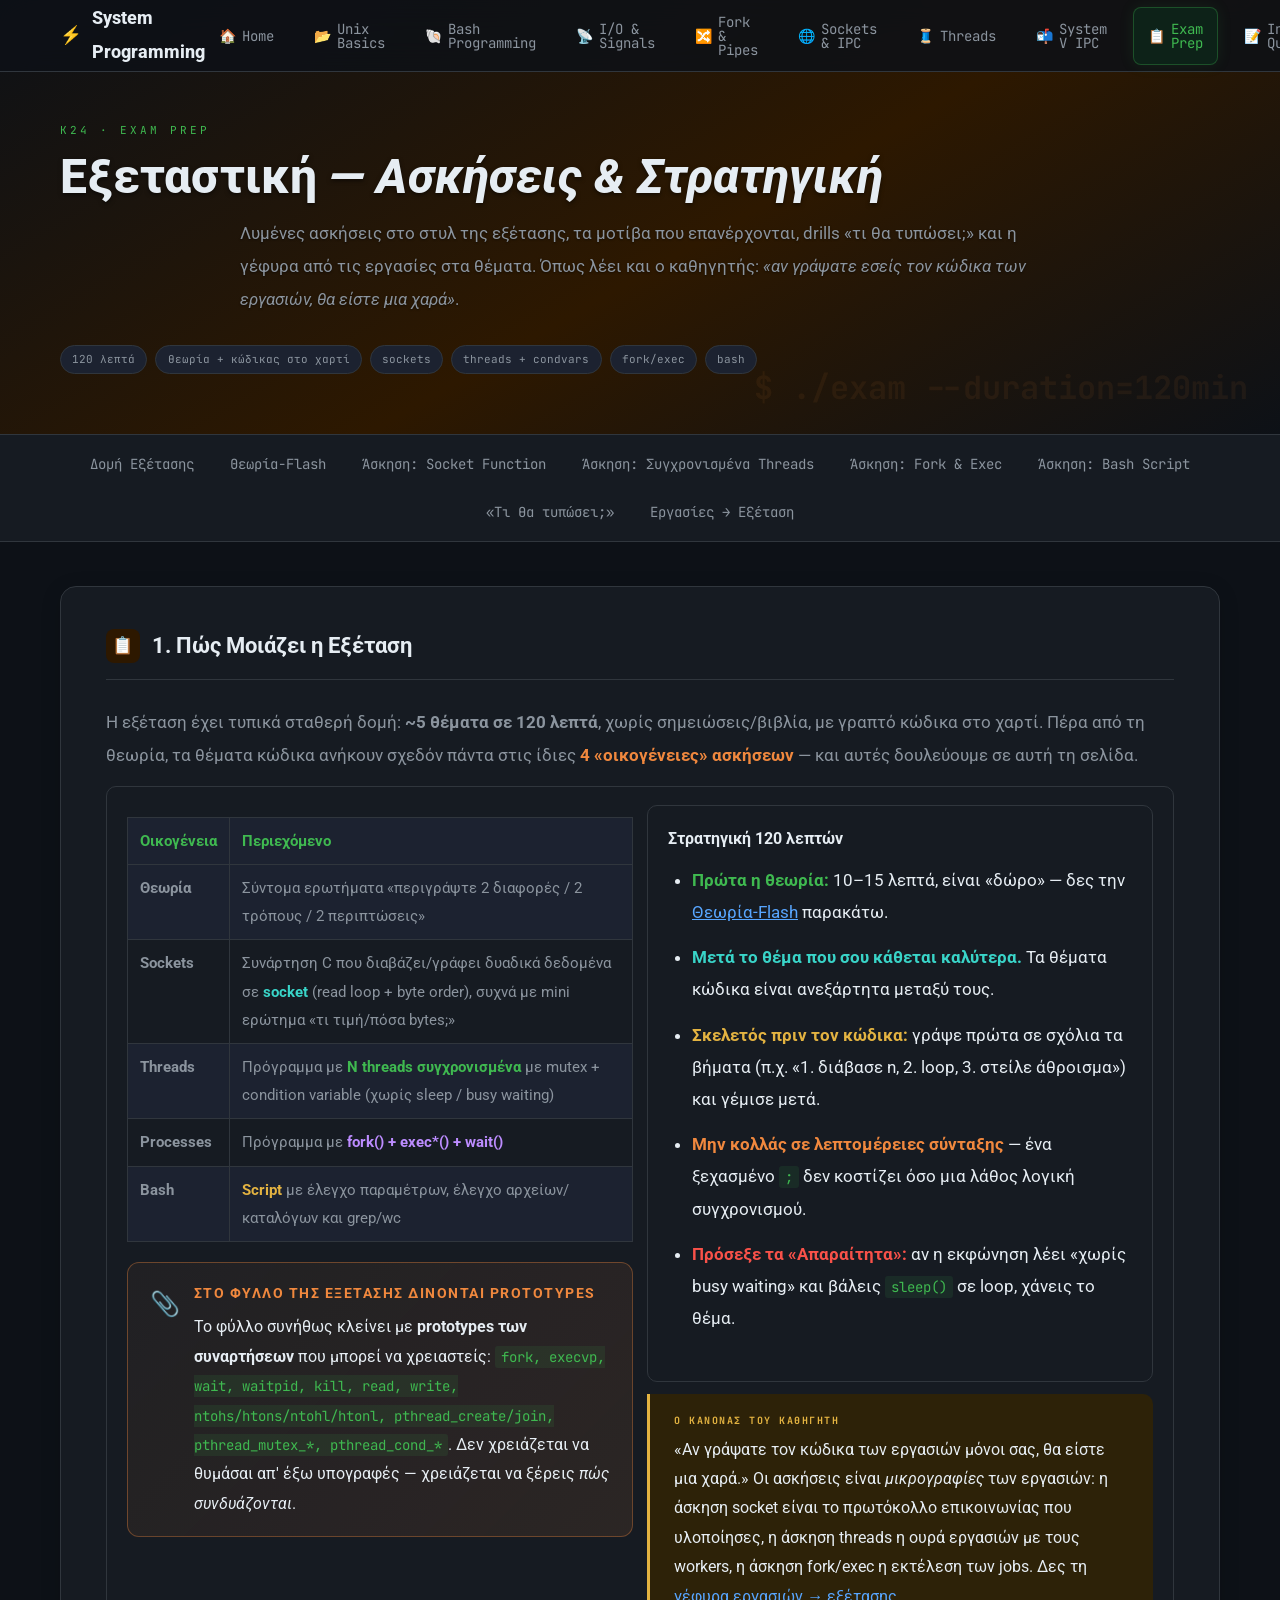
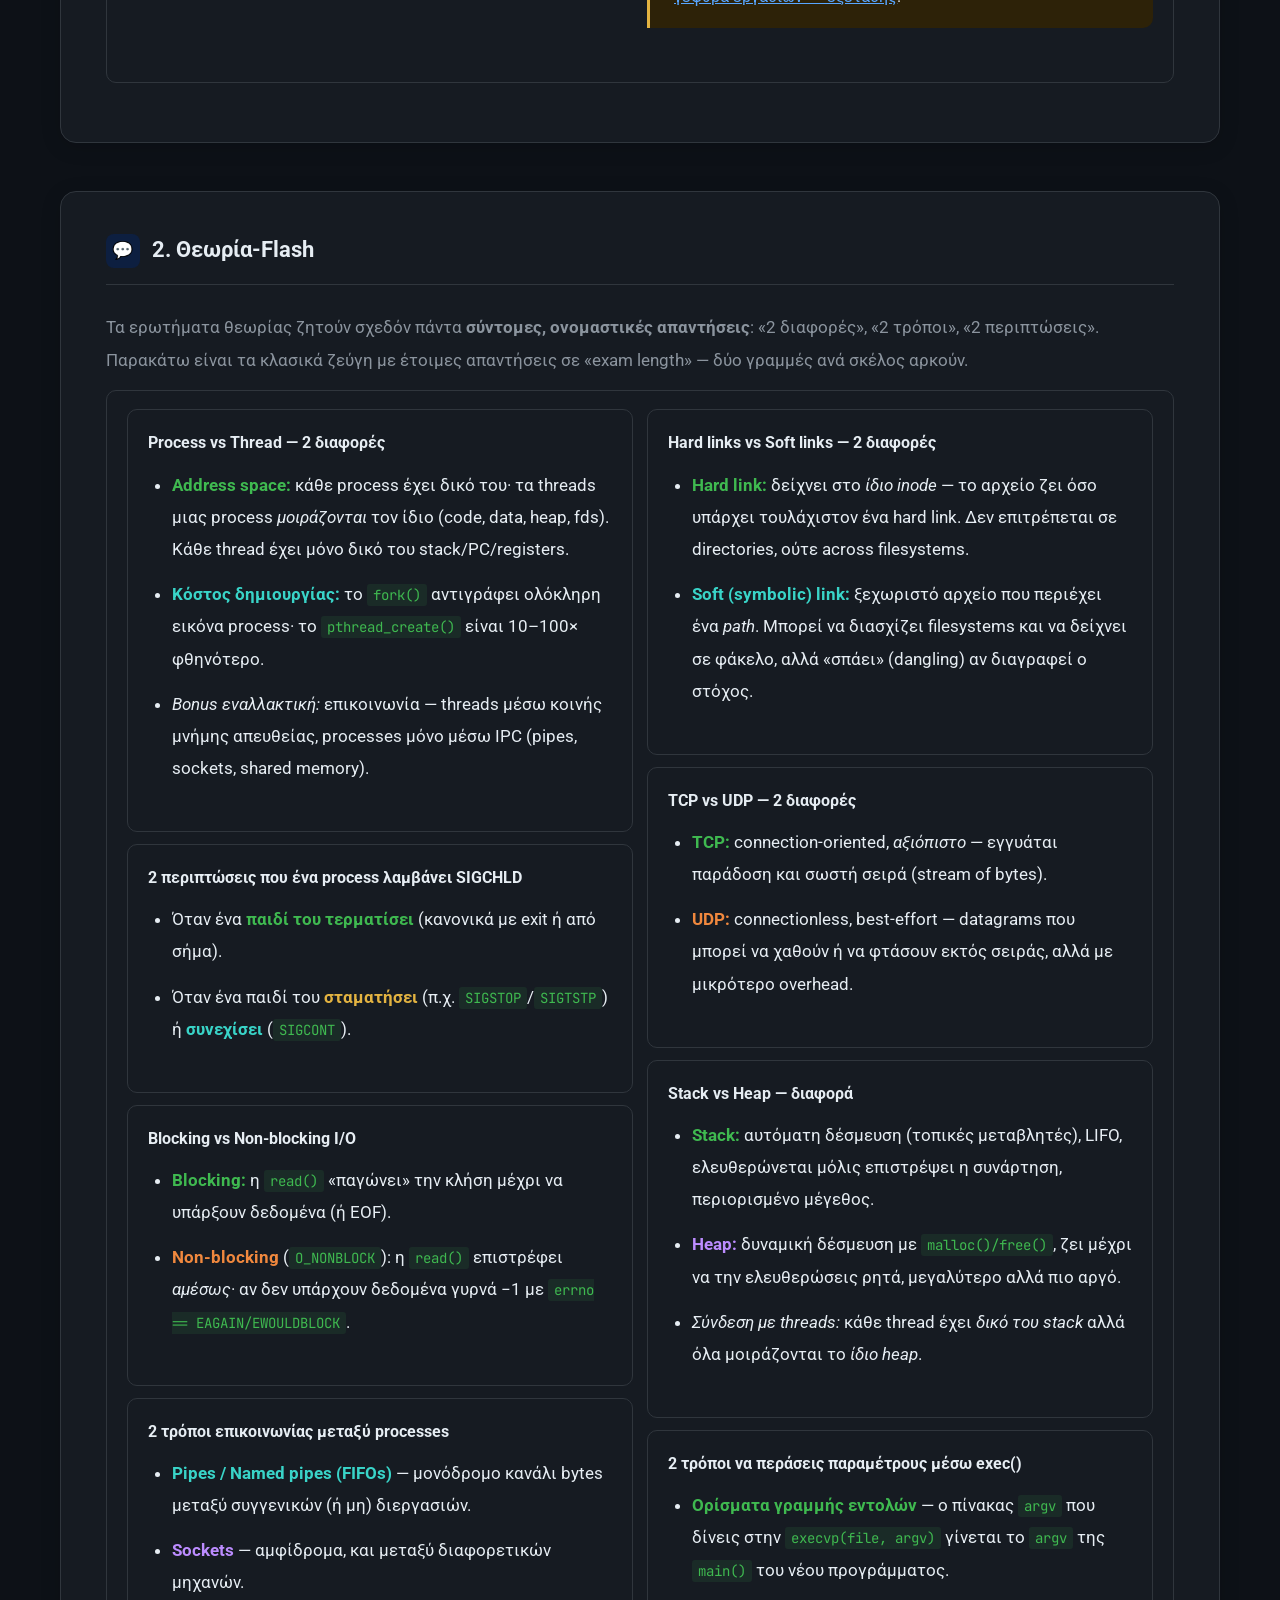
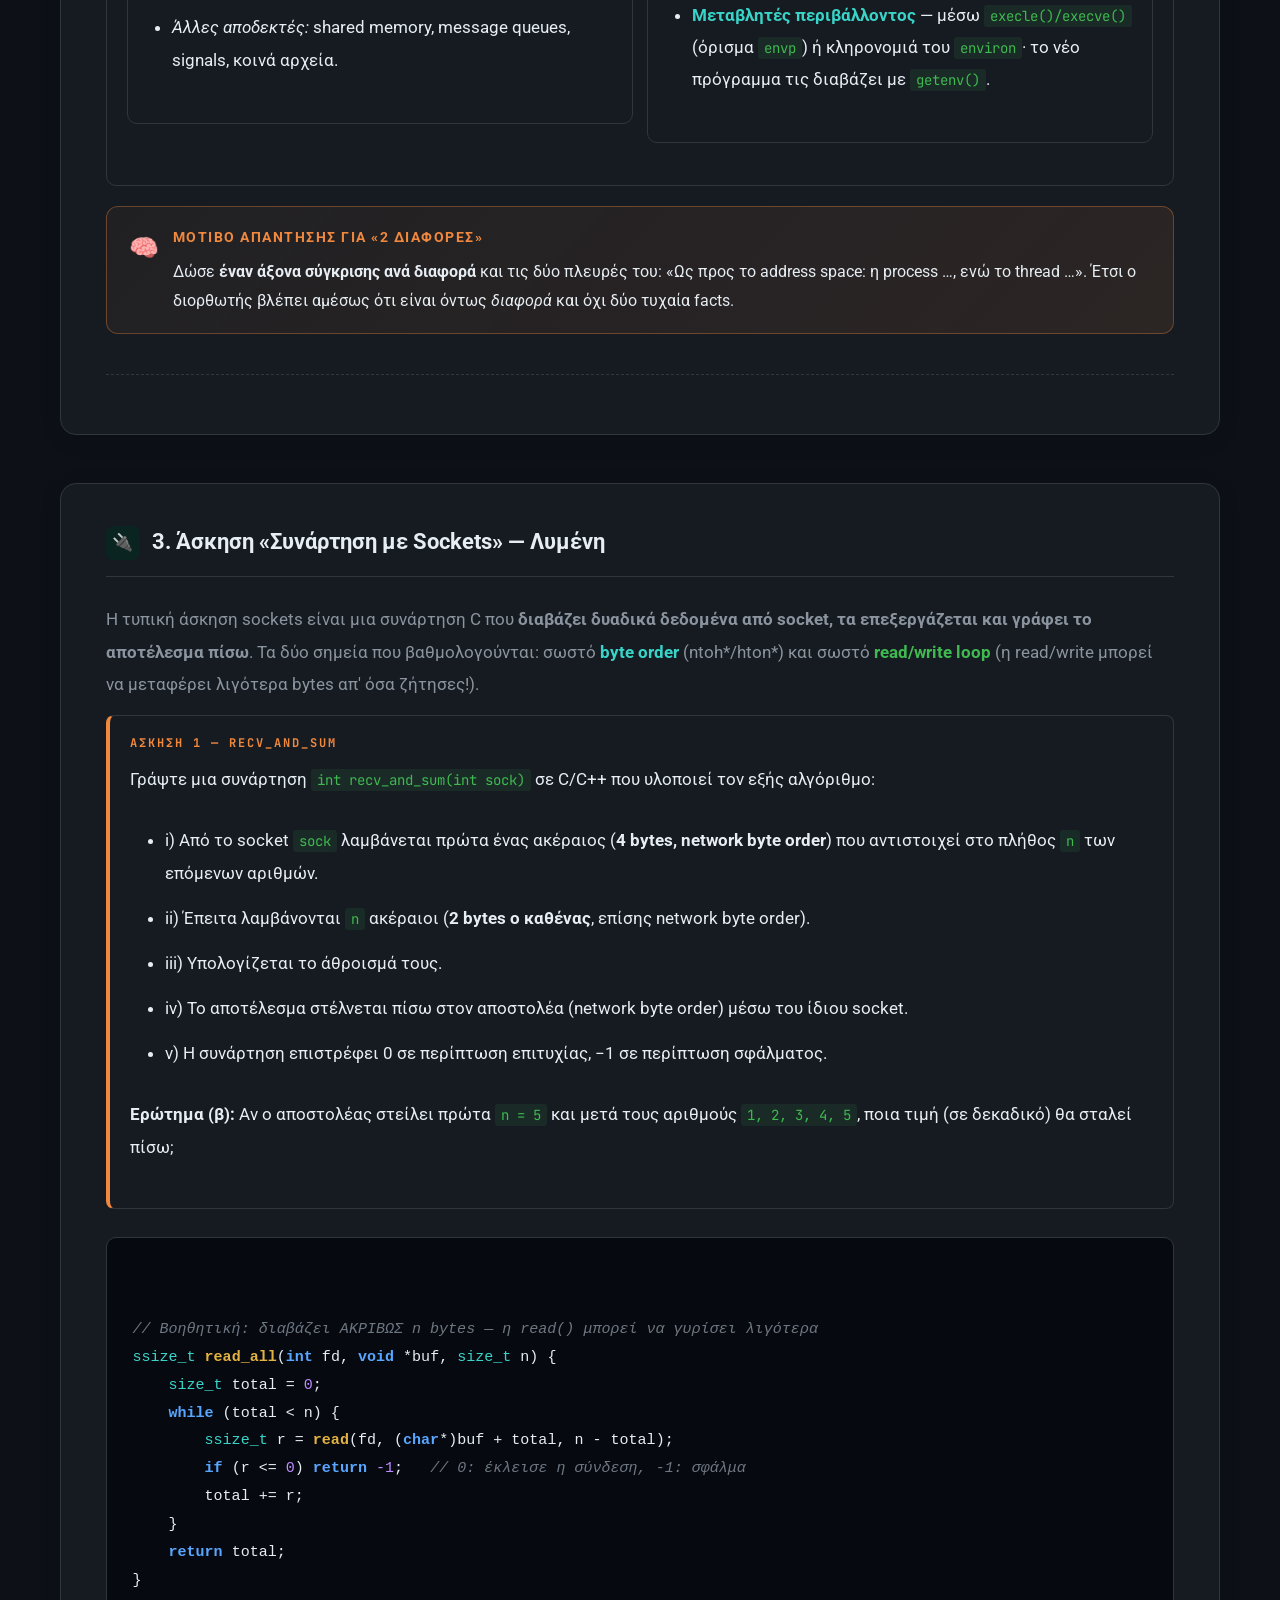
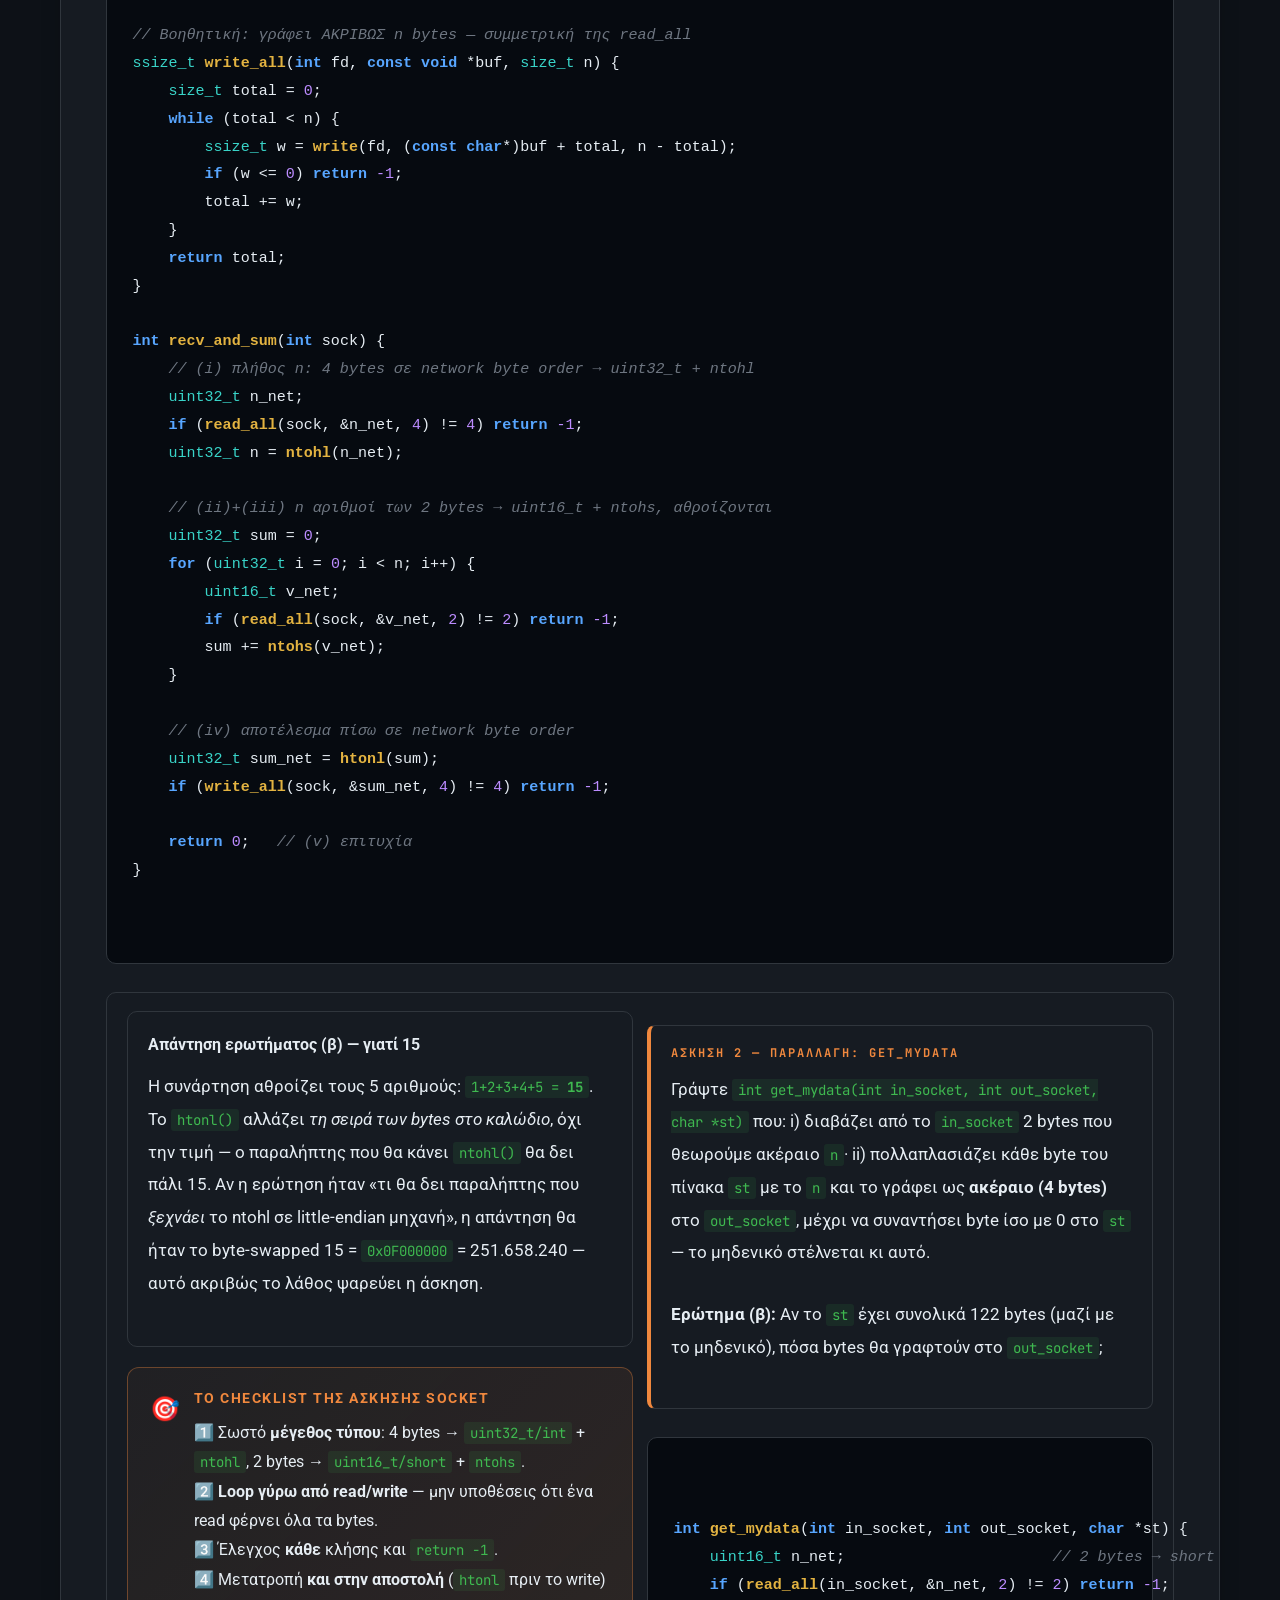
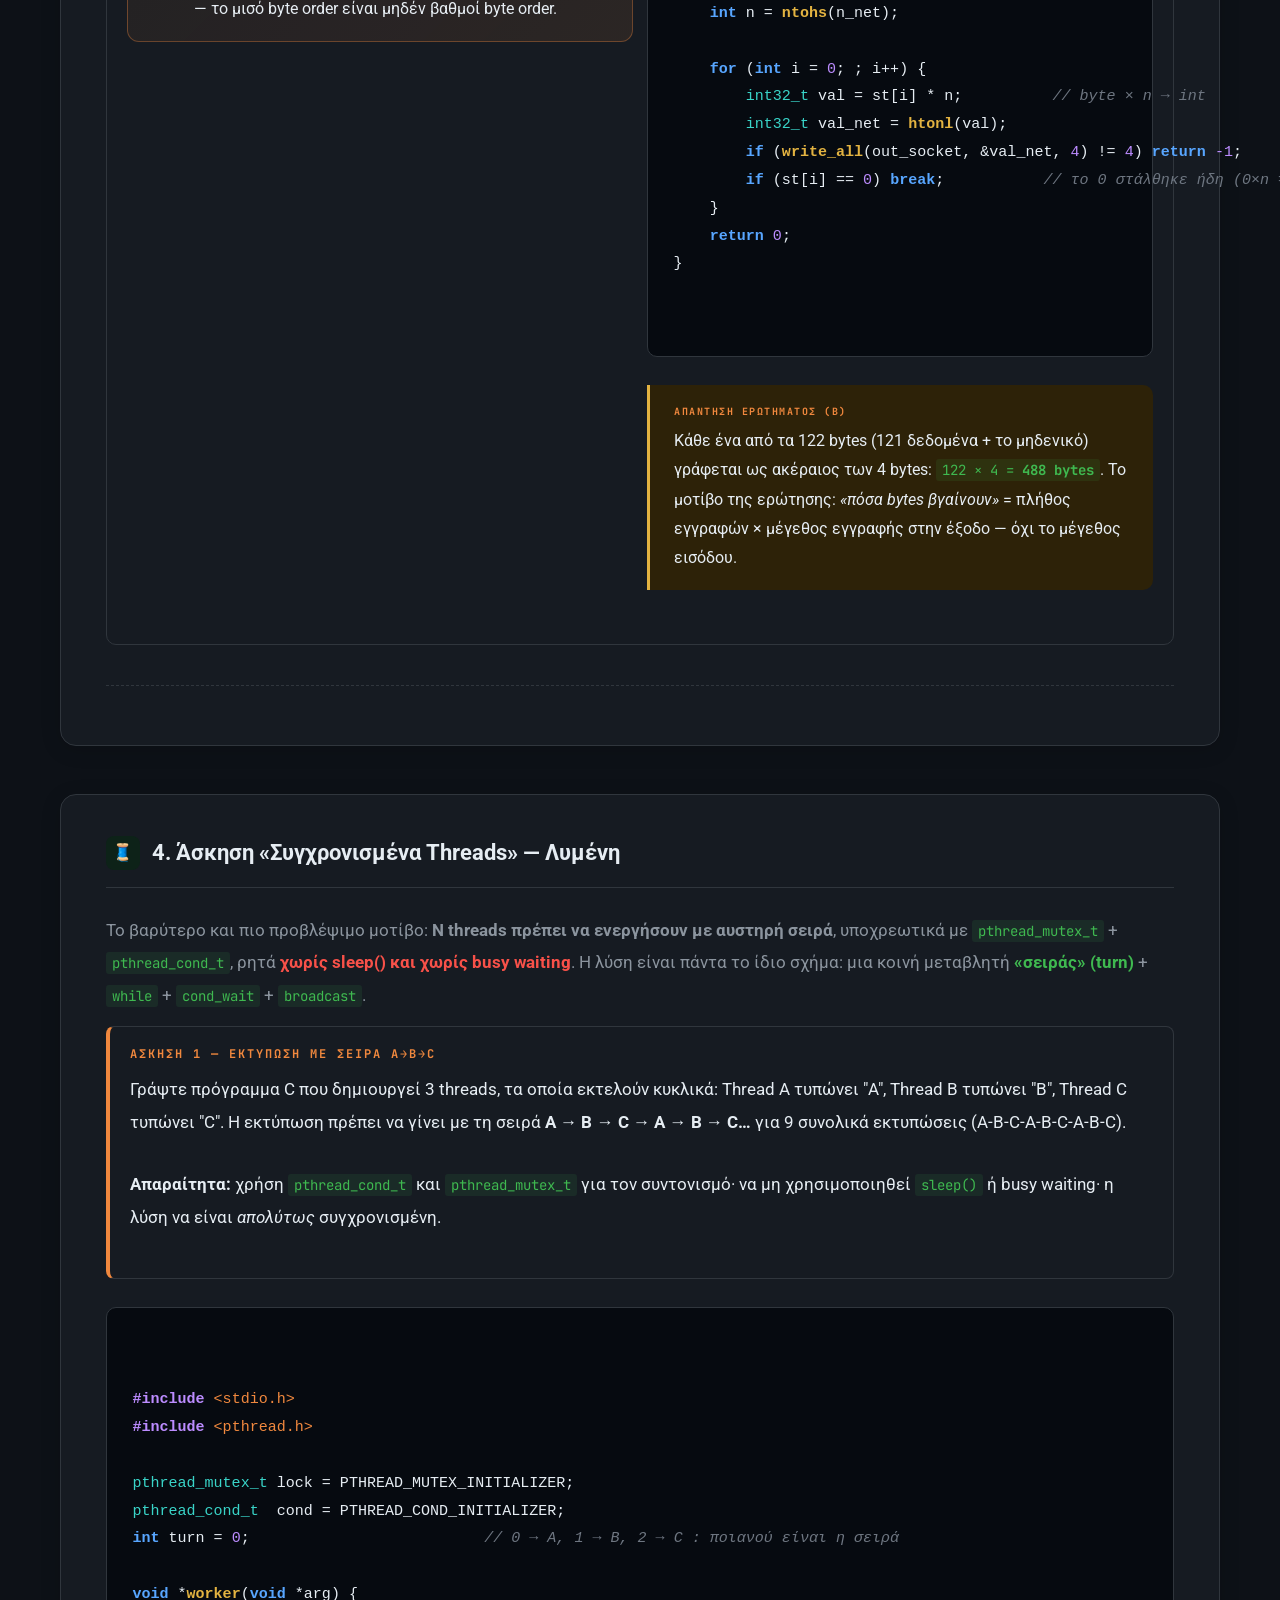
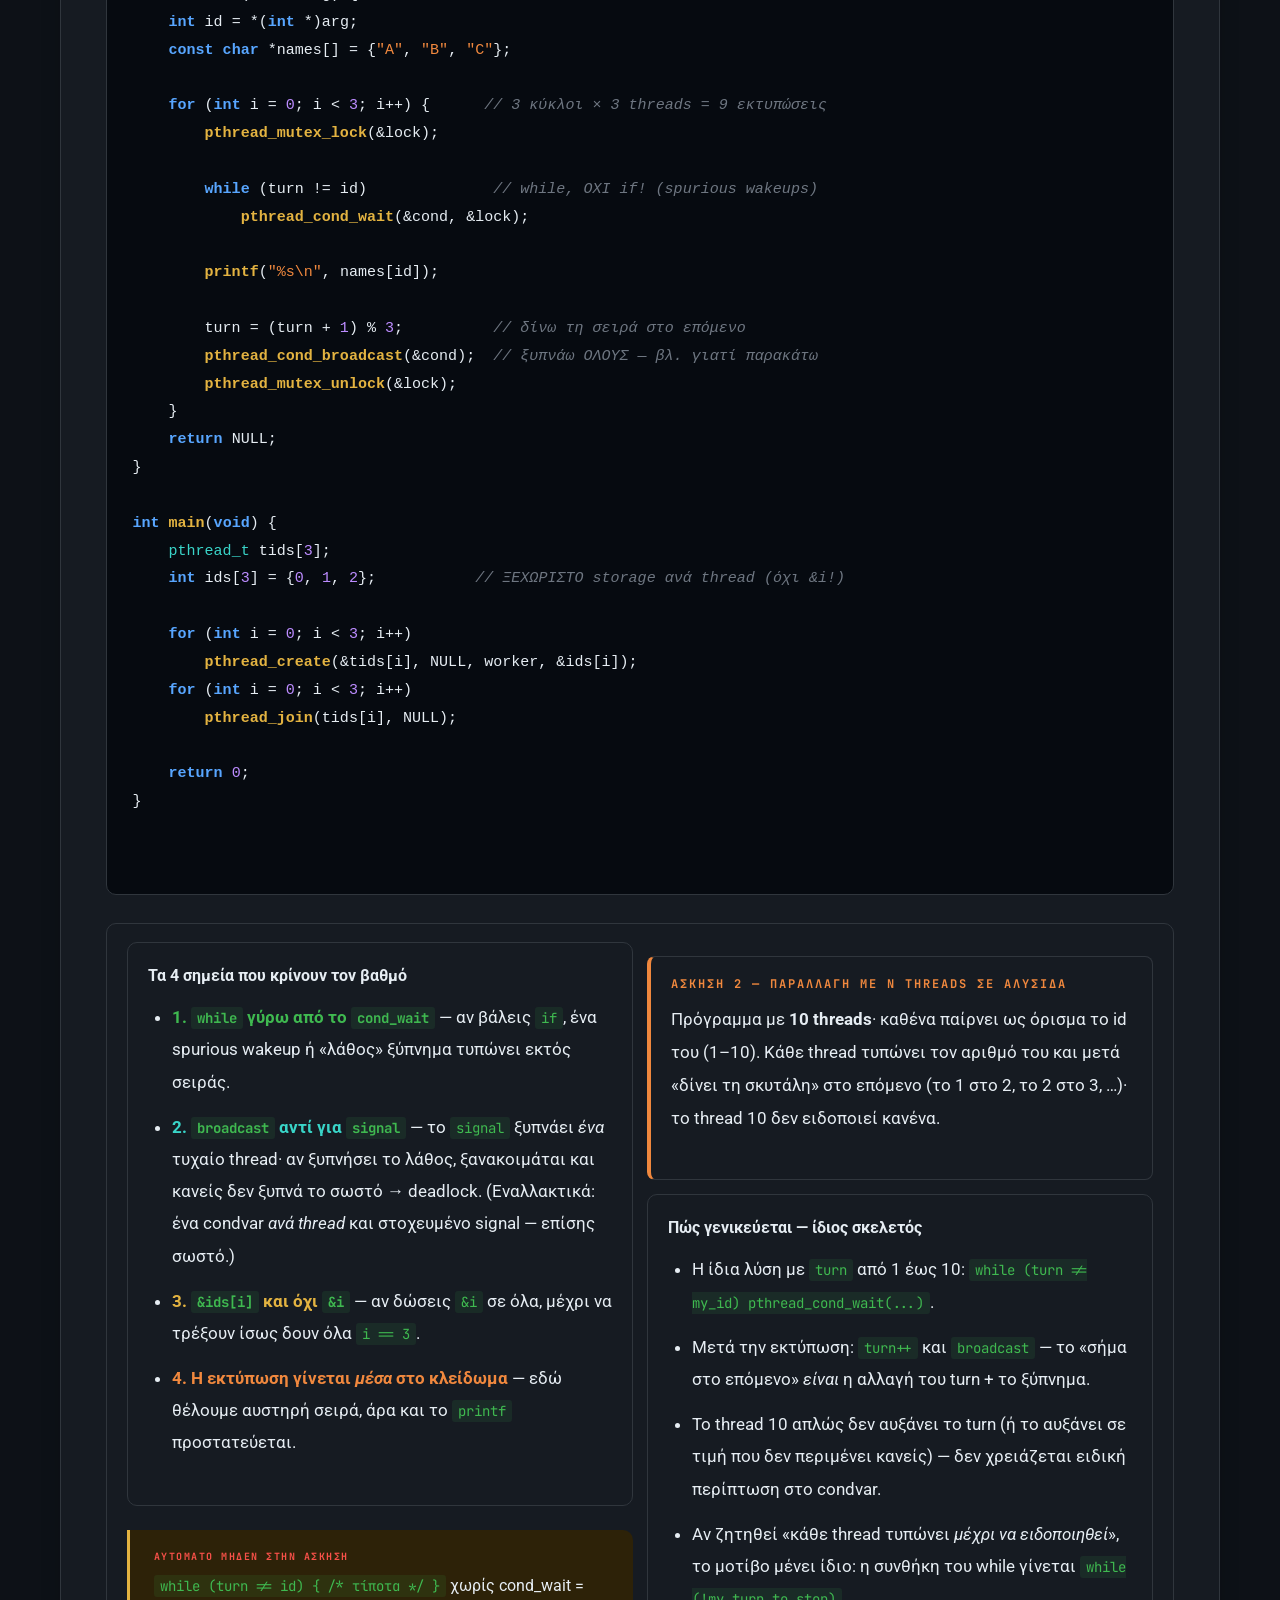
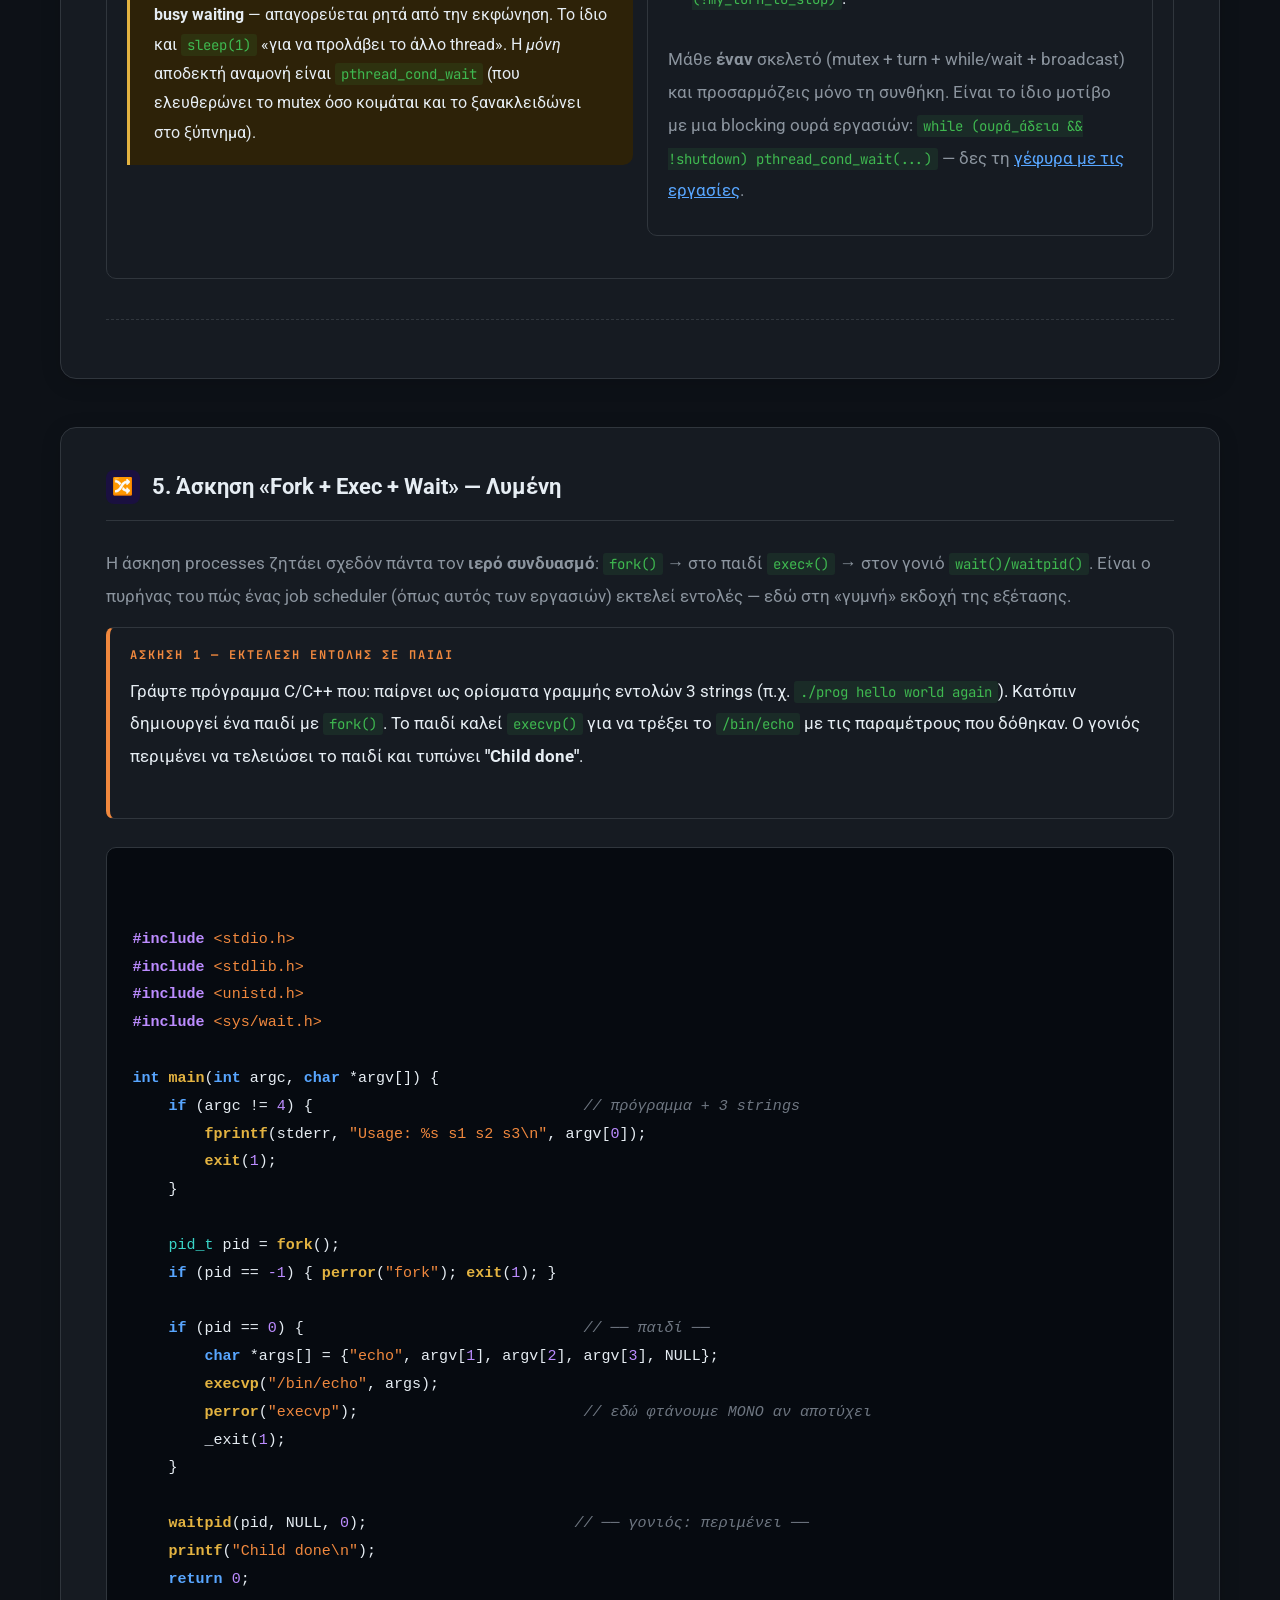
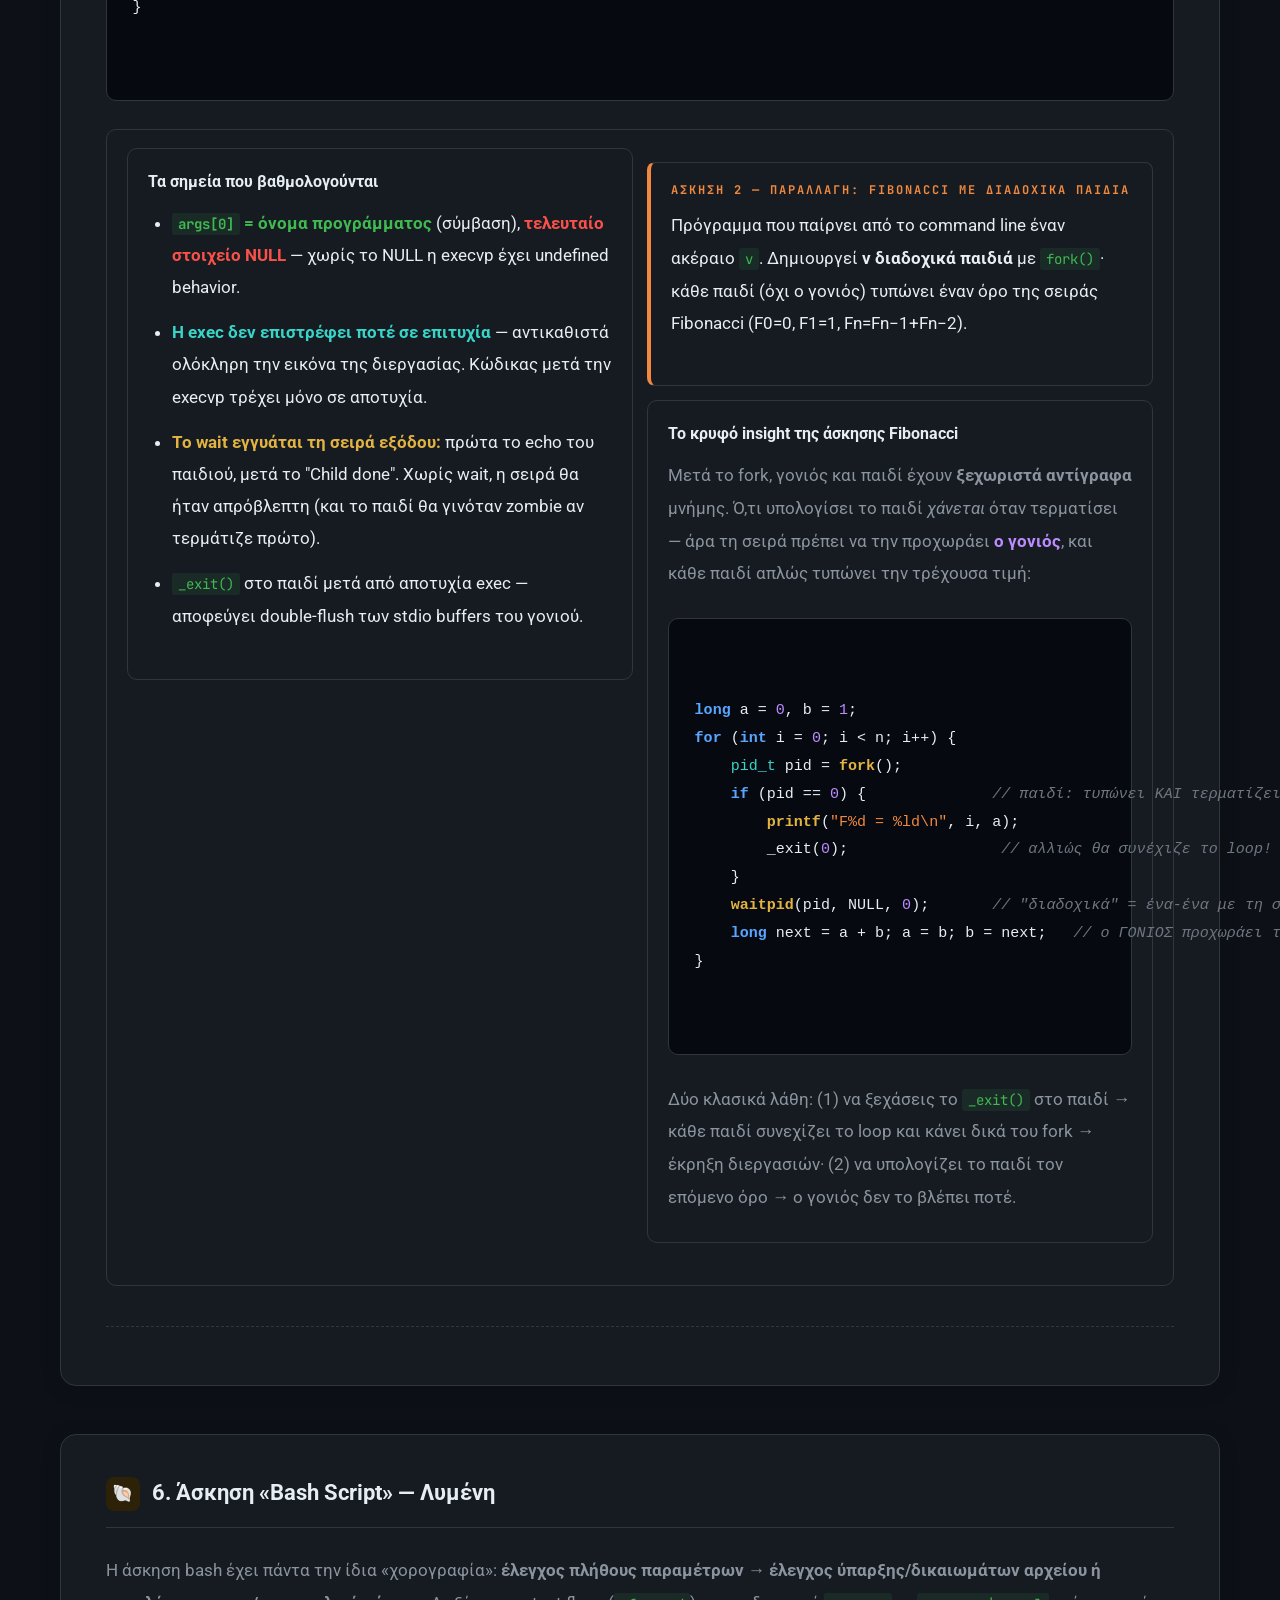
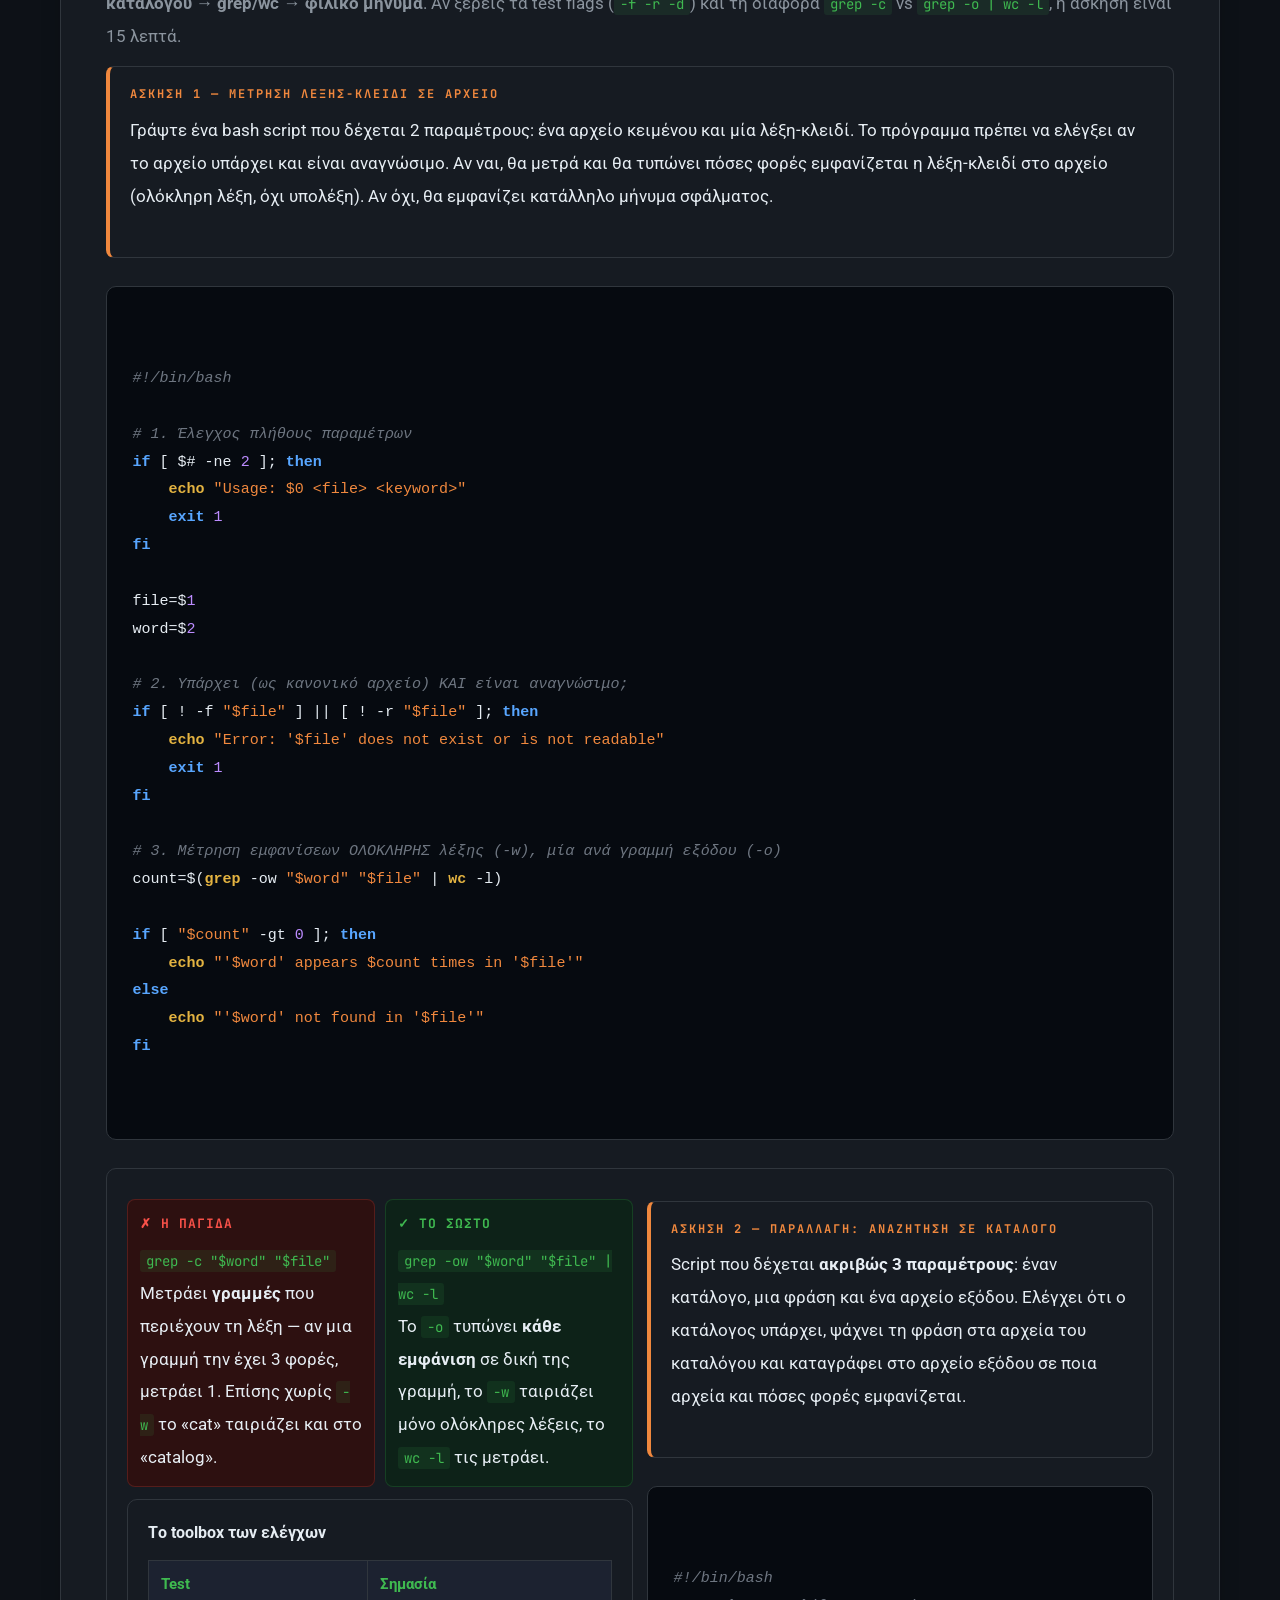
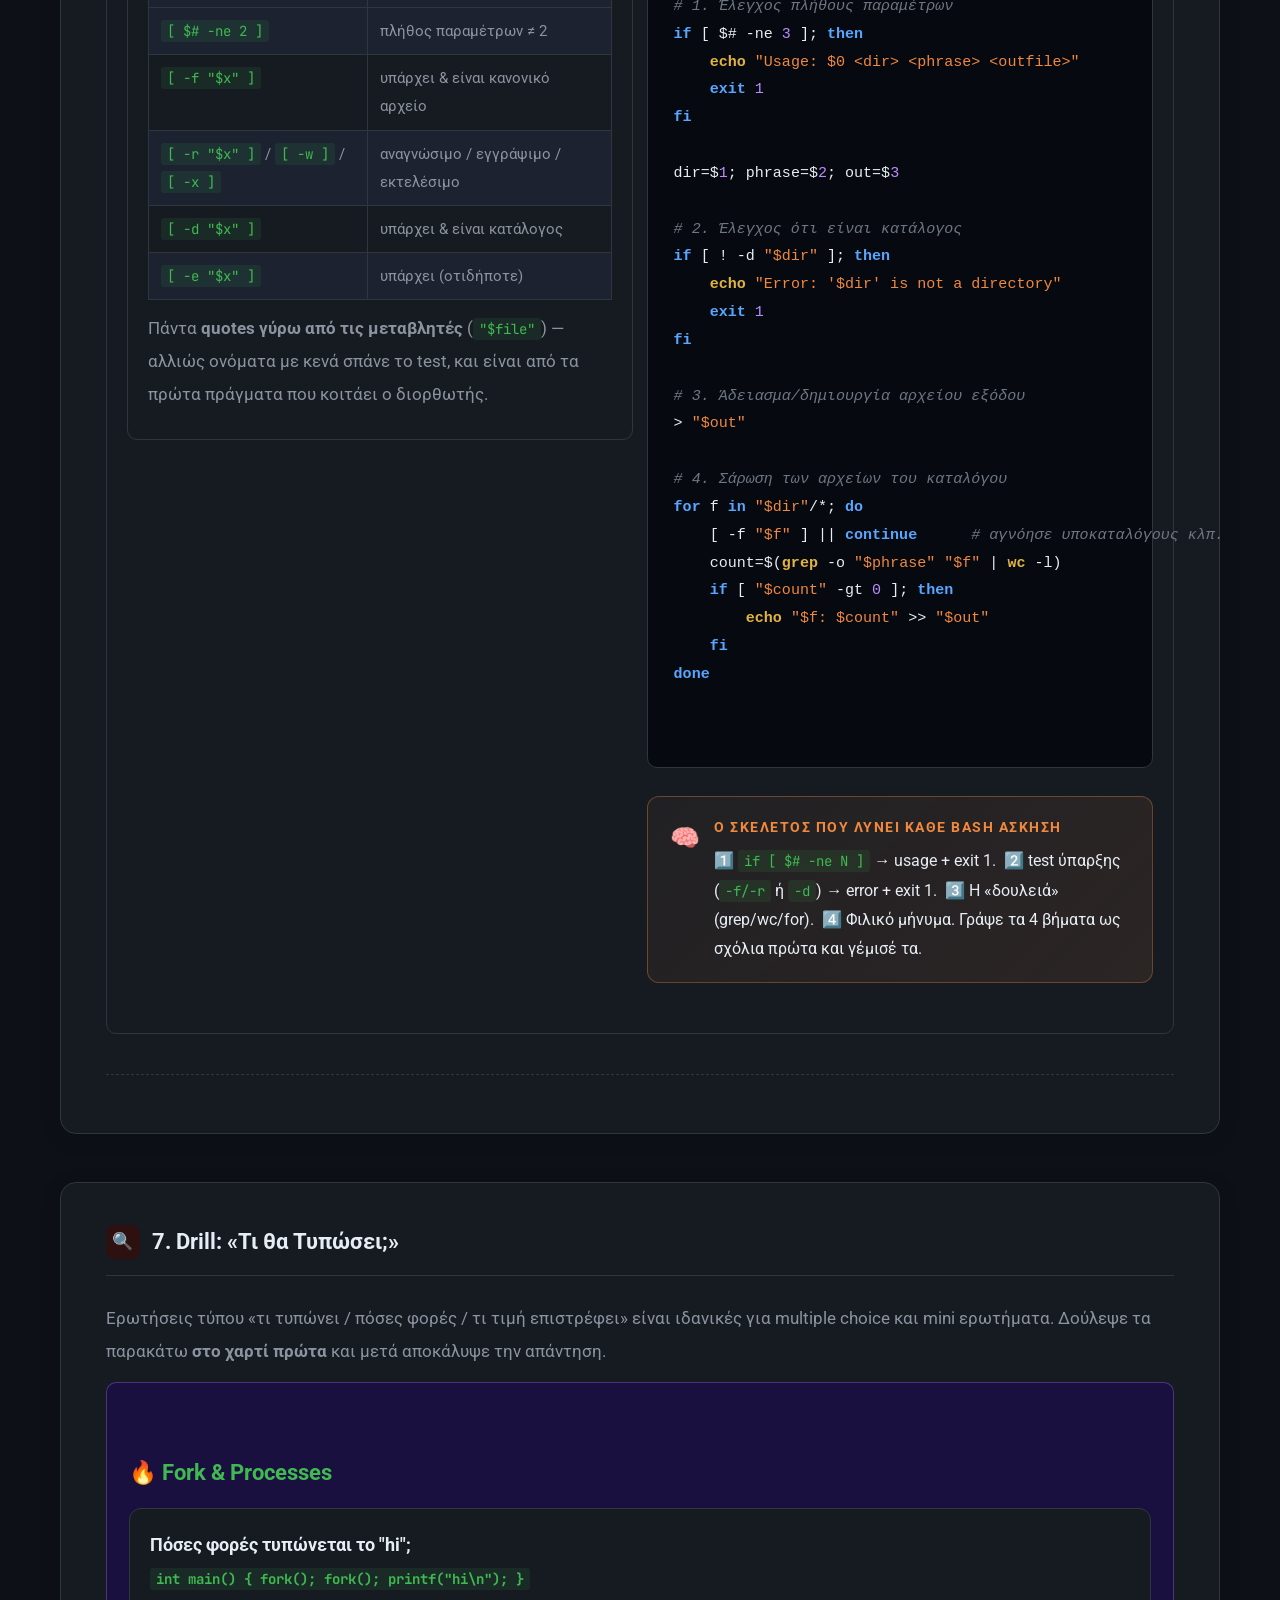
==== exam_prep.html @ 80e92af4 "feat: implement interactive quiz module with loader, data structures, and styling" ====
<!DOCTYPE html>
<html lang="el">

<head>
  <meta charset="UTF-8">
  <meta name="viewport" content="width=device-width, initial-scale=1.0">
  <title>Exam Prep · Ασκήσεις &amp; Στρατηγική</title>
  <link
    href="https://fonts.googleapis.com/css2?family=JetBrains+Mono:wght@400;600;700&family=Syne:wght@400;700;800&family=Lora:ital,wght@0,400;0,600;1,400&display=swap"
    rel="stylesheet">
  <link rel="stylesheet" href="styles/base.css">
  <link rel="stylesheet" href="styles/layout.css">
  <link rel="stylesheet" href="styles/components.css">
  <style>
    :root {
      --bg: #0d1117;
      --bg-rgb: 13, 17, 23;
      --surf: #161b22;
      --surf2: #1c2230;
      --border: #30363d;
      --blue: #58a6ff;
      --blue-rgb: 88, 166, 255;
      --bdim: #0d1f40;
      --green: #3fb950;
      --green-rgb: 63, 185, 80;
      --gdim: #0d2218;
      --yellow: #e3b341;
      --ydim: #2d2208;
      --red: #f85149;
      --red-rgb: 248, 81, 73;
      --rdim: #2d1010;
      --cyan: #39d4c8;
      --cdim: #0a2422;
      --purple: #bc8cff;
      --purple-rgb: 188, 140, 255;
      --pdim: #1a1040;
      --orange: #f0883e;
      --orange-rgb: 240, 136, 62;
      --odim: #2d1800;
      --txt: #e6edf3;
      --muted: #8b949e;
      --dim: #6e7681
    }

    .hero {
      background: var(--hero-bg);
      background-image: linear-gradient(150deg, rgb(13, 17, 23) 0%, rgb(45, 24, 0) 55%, rgb(13, 17, 23) 100%);
    }

    .hero::after {
      content: '$ ./exam --duration=120min';
      position: absolute;
      right: 32px;
      bottom: 16px;
      font-family: 'JetBrains Mono', monospace;
      font-size: clamp(1rem, 3vw, 2rem);
      color: rgba(240, 136, 62, .07);
      pointer-events: none;
      font-weight: 700
    }

    .cb {
      background: #060a10
    }

    .kw {
      color: var(--blue);
      font-weight: 600
    }

    .fn {
      color: var(--yellow);
      font-weight: 600
    }

    .st {
      color: var(--orange)
    }

    .cm {
      color: var(--dim);
      font-style: italic
    }

    .nm {
      color: var(--purple)
    }

    .tp {
      color: var(--cyan)
    }

    .mc {
      color: var(--purple);
      font-weight: 600
    }

    .pr {
      color: var(--muted)
    }

    .compare {
      display: grid;
      grid-template-columns: 1fr 1fr;
      gap: 10px;
      margin: 12px 0
    }

    .good-side {
      background: var(--gdim);
      border: 1px solid rgba(63, 185, 80, .2);
      border-radius: 8px;
      padding: 12px
    }

    .bad-side {
      background: var(--rdim);
      border: 1px solid rgba(248, 81, 73, .2);
      border-radius: 8px;
      padding: 12px
    }

    .side-label {
      font-size: 0.8125rem;
      font-family: 'JetBrains Mono', monospace;
      letter-spacing: 1px;
      font-weight: 700;
      margin-bottom: 0.5rem;
      text-transform: uppercase
    }

    .exam-stmt {
      background: var(--surf);
      border: 1px solid var(--border);
      border-left: 4px solid var(--orange);
      border-radius: 8px;
      padding: 16px 20px;
      margin: 14px 0;
      overflow-wrap: anywhere
    }

    .exam-stmt .stmt-label {
      font-family: 'JetBrains Mono', monospace;
      font-size: 0.75rem;
      letter-spacing: 2px;
      text-transform: uppercase;
      color: var(--orange);
      font-weight: 700;
      margin-bottom: 8px
    }

    @media (max-width:700px) {
      .compare {
        grid-template-columns: 1fr
      }
    }

    html[data-theme="light"] .hero {
      background: var(--hero-bg);
      background-image: linear-gradient(150deg, rgb(248, 250, 252) 0%, rgb(255, 247, 237) 55%, rgb(248, 250, 252) 100%);
    }

    html[data-theme="light"] .hero::after {
      color: rgba(var(--orange-rgb), 0.15);
    }
  </style>
  <script src="js/nav.js" defer></script>
  <script src="data/questions.js" defer></script>
  <script src="js/quiz-loader.js" defer></script>
</head>

<body>
  <div id="site-nav"></div>

  <div class="hero">
    <div class="hero-label">K24 · Exam Prep</div>
    <h1>Εξεταστική <em>— Ασκήσεις &amp; Στρατηγική</em></h1>
    <p>Λυμένες ασκήσεις στο στυλ της εξέτασης, τα μοτίβα που επανέρχονται, drills «τι θα τυπώσει;» και η γέφυρα από τις
      εργασίες στα θέματα. Όπως λέει και ο καθηγητής: <em>«αν γράψατε εσείς τον κώδικα των εργασιών, θα είστε μια
        χαρά»</em>.</p>
    <div class="chips">
      <span class="chip">120 λεπτά</span><span class="chip">θεωρία + κώδικας στο χαρτί</span>
      <span class="chip">sockets</span><span class="chip">threads + condvars</span><span
        class="chip">fork/exec</span><span class="chip">bash</span>
    </div>
  </div>

  <nav class="toc">
    <a href="#format">Δομή Εξέτασης</a><a href="#theory">Θεωρία-Flash</a><a href="#socketfn">Άσκηση: Socket Function</a>
    <a href="#threads">Άσκηση: Συγχρονισμένα Threads</a><a href="#forkexec">Άσκηση: Fork &amp; Exec</a><a
      href="#bash">Άσκηση: Bash Script</a>
    <a href="#trace">«Τι θα τυπώσει;»</a><a href="#bridge">Εργασίες → Εξέταση</a>
  </nav>

  <div class="wrap">

    <!-- ═══════════════════════ 1. FORMAT ═══════════════════════ -->
    <section id="format">
      <div class="sh">
        <div class="sh-icon bg-orange-dim">📋</div>
        <h2>1. Πώς Μοιάζει η Εξέταση</h2>
      </div>

      <p class="section-desc">
        Η εξέταση έχει τυπικά σταθερή δομή: <strong>~5 θέματα σε 120 λεπτά</strong>, χωρίς σημειώσεις/βιβλία, με γραπτό
        κώδικα στο χαρτί. Πέρα από τη θεωρία, τα θέματα κώδικα ανήκουν σχεδόν πάντα στις ίδιες <strong
          class="text-orange">4 «οικογένειες» ασκήσεων</strong> — και αυτές δουλεύουμε σε αυτή τη σελίδα.
      </p>

      <div class="grid2">
        <div>
          <table class="vtbl">
            <tr>
              <th>Οικογένεια</th>
              <th>Περιεχόμενο</th>
            </tr>
            <tr>
              <td><strong>Θεωρία</strong></td>
              <td>Σύντομα ερωτήματα «περιγράψτε 2 διαφορές / 2 τρόπους / 2 περιπτώσεις»</td>
            </tr>
            <tr>
              <td><strong>Sockets</strong></td>
              <td>Συνάρτηση C που διαβάζει/γράφει δυαδικά δεδομένα σε <strong class="text-cyan">socket</strong> (read
                loop + byte order), συχνά με mini ερώτημα «τι τιμή/πόσα bytes;»</td>
            </tr>
            <tr>
              <td><strong>Threads</strong></td>
              <td>Πρόγραμμα με <strong class="text-green">N threads συγχρονισμένα</strong> με mutex + condition variable
                (χωρίς sleep / busy waiting)</td>
            </tr>
            <tr>
              <td><strong>Processes</strong></td>
              <td>Πρόγραμμα με <strong class="text-purple">fork() + exec*() + wait()</strong></td>
            </tr>
            <tr>
              <td><strong>Bash</strong></td>
              <td><strong class="text-yellow">Script</strong> με έλεγχο παραμέτρων, έλεγχο αρχείων/καταλόγων και grep/wc
              </td>
            </tr>
          </table>

          <div class="tip">
            <div class="tip-icon">📎</div>
            <div>
              <div class="tip-title">Στο φύλλο της εξέτασης δίνονται prototypes</div>
              <div class="tip-text">
                Το φύλλο συνήθως κλείνει με <strong>prototypes των συναρτήσεων</strong> που μπορεί να χρειαστείς:
                <code>fork, execvp, wait, waitpid, kill, read, write, ntohs/htons/ntohl/htonl, pthread_create/join, pthread_mutex_*, pthread_cond_*</code>.
                Δεν χρειάζεται να θυμάσαι απ' έξω υπογραφές — χρειάζεται να ξέρεις <em>πώς συνδυάζονται</em>.
              </div>
            </div>
          </div>
        </div>
        <div>
          <div class="card">
            <div class="card-title">Στρατηγική 120 λεπτών</div>
            <ul>
              <li><strong class="text-green">Πρώτα η θεωρία:</strong> 10–15 λεπτά, είναι «δώρο» — δες την <a
                  href="#theory">Θεωρία-Flash</a> παρακάτω.</li>
              <li><strong class="text-cyan">Μετά το θέμα που σου κάθεται καλύτερα.</strong> Τα θέματα κώδικα είναι
                ανεξάρτητα μεταξύ τους.</li>
              <li><strong class="text-yellow">Σκελετός πριν τον κώδικα:</strong> γράψε πρώτα σε σχόλια τα βήματα (π.χ.
                «1. διάβασε n, 2. loop, 3. στείλε άθροισμα») και γέμισε μετά.</li>
              <li><strong class="text-orange">Μην κολλάς σε λεπτομέρειες σύνταξης</strong> — ένα ξεχασμένο
                <code>;</code> δεν κοστίζει όσο μια λάθος λογική συγχρονισμού.</li>
              <li><strong class="text-red">Πρόσεξε τα «Απαραίτητα»:</strong> αν η εκφώνηση λέει «χωρίς busy waiting» και
                βάλεις <code>sleep()</code> σε loop, χάνεις το θέμα.</li>
            </ul>
          </div>
          <div class="wbox mt-10">
            <div class="lbl text-yellow">Ο κανόνας του καθηγητή</div>
            «Αν γράψατε τον κώδικα των εργασιών μόνοι σας, θα είστε μια χαρά.» Οι ασκήσεις είναι <em>μικρογραφίες</em>
            των εργασιών: η άσκηση socket είναι το πρωτόκολλο επικοινωνίας που υλοποίησες, η άσκηση threads η ουρά
            εργασιών με τους workers, η άσκηση fork/exec η εκτέλεση των jobs. Δες τη <a href="#bridge">γέφυρα εργασιών →
              εξέτασης</a>.
          </div>
        </div>
      </div>
    </section>

    <!-- ═══════════════════════ 2. THEORY FLASH ═══════════════════════ -->
    <section id="theory">
      <div class="sh">
        <div class="sh-icon bg-blue-dim">💬</div>
        <h2>2. Θεωρία-Flash</h2>
      </div>

      <p class="section-desc">
        Τα ερωτήματα θεωρίας ζητούν σχεδόν πάντα <strong>σύντομες, ονομαστικές απαντήσεις</strong>: «2 διαφορές», «2
        τρόποι», «2 περιπτώσεις». Παρακάτω είναι τα κλασικά ζεύγη με έτοιμες απαντήσεις σε «exam length» — δύο γραμμές
        ανά σκέλος αρκούν.
      </p>

      <div class="grid2">
        <div>
          <div class="card">
            <div class="card-title">Process vs Thread — 2 διαφορές</div>
            <ul>
              <li><strong class="text-green">Address space:</strong> κάθε process έχει δικό του· τα threads μιας process
                <em>μοιράζονται</em> τον ίδιο (code, data, heap, fds). Κάθε thread έχει μόνο δικό του
                stack/PC/registers.</li>
              <li><strong class="text-cyan">Κόστος δημιουργίας:</strong> το <code>fork()</code> αντιγράφει ολόκληρη
                εικόνα process· το <code>pthread_create()</code> είναι 10–100× φθηνότερο.</li>
              <li><em>Bonus εναλλακτική:</em> επικοινωνία — threads μέσω κοινής μνήμης απευθείας, processes μόνο μέσω
                IPC (pipes, sockets, shared memory).</li>
            </ul>
          </div>

          <div class="card">
            <div class="card-title">2 περιπτώσεις που ένα process λαμβάνει SIGCHLD</div>
            <ul>
              <li>Όταν ένα <strong class="text-green">παιδί του τερματίσει</strong> (κανονικά με exit ή από σήμα).</li>
              <li>Όταν ένα παιδί του <strong class="text-yellow">σταματήσει</strong> (π.χ.
                <code>SIGSTOP</code>/<code>SIGTSTP</code>) ή <strong class="text-cyan">συνεχίσει</strong>
                (<code>SIGCONT</code>).</li>
            </ul>
          </div>

          <div class="card">
            <div class="card-title">Blocking vs Non-blocking I/O</div>
            <ul>
              <li><strong class="text-green">Blocking:</strong> η <code>read()</code> «παγώνει» την κλήση μέχρι να
                υπάρξουν δεδομένα (ή EOF).</li>
              <li><strong class="text-orange">Non-blocking</strong> (<code>O_NONBLOCK</code>): η <code>read()</code>
                επιστρέφει <em>αμέσως</em>· αν δεν υπάρχουν δεδομένα γυρνά −1 με
                <code>errno == EAGAIN/EWOULDBLOCK</code>.</li>
            </ul>
          </div>

          <div class="card">
            <div class="card-title">2 τρόποι επικοινωνίας μεταξύ processes</div>
            <ul>
              <li><strong class="text-cyan">Pipes / Named pipes (FIFOs)</strong> — μονόδρομο κανάλι bytes μεταξύ
                συγγενικών (ή μη) διεργασιών.</li>
              <li><strong class="text-purple">Sockets</strong> — αμφίδρομα, και μεταξύ διαφορετικών μηχανών.</li>
              <li><em>Άλλες αποδεκτές:</em> shared memory, message queues, signals, κοινά αρχεία.</li>
            </ul>
          </div>
        </div>
        <div>
          <div class="card">
            <div class="card-title">Hard links vs Soft links — 2 διαφορές</div>
            <ul>
              <li><strong class="text-green">Hard link:</strong> δείχνει στο <em>ίδιο inode</em> — το αρχείο ζει όσο
                υπάρχει τουλάχιστον ένα hard link. Δεν επιτρέπεται σε directories, ούτε across filesystems.</li>
              <li><strong class="text-cyan">Soft (symbolic) link:</strong> ξεχωριστό αρχείο που περιέχει ένα
                <em>path</em>. Μπορεί να διασχίζει filesystems και να δείχνει σε φάκελο, αλλά «σπάει» (dangling) αν
                διαγραφεί ο στόχος.</li>
            </ul>
          </div>

          <div class="card">
            <div class="card-title">TCP vs UDP — 2 διαφορές</div>
            <ul>
              <li><strong class="text-green">TCP:</strong> connection-oriented, <em>αξιόπιστο</em> — εγγυάται παράδοση
                και σωστή σειρά (stream of bytes).</li>
              <li><strong class="text-orange">UDP:</strong> connectionless, best-effort — datagrams που μπορεί να χαθούν
                ή να φτάσουν εκτός σειράς, αλλά με μικρότερο overhead.</li>
            </ul>
          </div>

          <div class="card">
            <div class="card-title">Stack vs Heap — διαφορά</div>
            <ul>
              <li><strong class="text-green">Stack:</strong> αυτόματη δέσμευση (τοπικές μεταβλητές), LIFO, ελευθερώνεται
                μόλις επιστρέψει η συνάρτηση, περιορισμένο μέγεθος.</li>
              <li><strong class="text-purple">Heap:</strong> δυναμική δέσμευση με <code>malloc()/free()</code>, ζει
                μέχρι να την ελευθερώσεις ρητά, μεγαλύτερο αλλά πιο αργό.</li>
              <li><em>Σύνδεση με threads:</em> κάθε thread έχει <em>δικό του stack</em> αλλά όλα μοιράζονται το <em>ίδιο
                  heap</em>.</li>
            </ul>
          </div>

          <div class="card">
            <div class="card-title">2 τρόποι να περάσεις παραμέτρους μέσω exec()</div>
            <ul>
              <li><strong class="text-green">Ορίσματα γραμμής εντολών</strong> — ο πίνακας <code>argv</code> που δίνεις
                στην <code>execvp(file, argv)</code> γίνεται το <code>argv</code> της <code>main()</code> του νέου
                προγράμματος.</li>
              <li><strong class="text-cyan">Μεταβλητές περιβάλλοντος</strong> — μέσω <code>execle()/execve()</code>
                (όρισμα <code>envp</code>) ή κληρονομιά του <code>environ</code>· το νέο πρόγραμμα τις διαβάζει με
                <code>getenv()</code>.</li>
            </ul>
          </div>
        </div>
      </div>

      <div class="tip">
        <div class="tip-icon">🧠</div>
        <div>
          <div class="tip-title">Μοτίβο απάντησης για «2 διαφορές»</div>
          <div class="tip-text">Δώσε <strong>έναν άξονα σύγκρισης ανά διαφορά</strong> και τις δύο πλευρές του: «Ως προς
            το address space: η process …, ενώ το thread …». Έτσι ο διορθωτής βλέπει αμέσως ότι είναι όντως
            <em>διαφορά</em> και όχι δύο τυχαία facts.</div>
        </div>
      </div>

      <div class="section-quiz" data-topic="examprep" data-section="theory"></div>
    </section>

    <!-- ═══════════════════════ 3. SOCKET FUNCTION ═══════════════════════ -->
    <section id="socketfn">
      <div class="sh">
        <div class="sh-icon bg-cyan-dim">🔌</div>
        <h2>3. Άσκηση «Συνάρτηση με Sockets» — Λυμένη</h2>
      </div>

      <p class="section-desc">
        Η τυπική άσκηση sockets είναι μια συνάρτηση C που <strong>διαβάζει δυαδικά δεδομένα από socket, τα επεξεργάζεται
          και γράφει το αποτέλεσμα πίσω</strong>. Τα δύο σημεία που βαθμολογούνται: σωστό <strong class="text-cyan">byte
          order</strong> (ntoh*/hton*) και σωστό <strong class="text-green">read/write loop</strong> (η read/write
        μπορεί να μεταφέρει λιγότερα bytes απ' όσα ζήτησες!).
      </p>

      <div class="exam-stmt">
        <div class="stmt-label">Άσκηση 1 — recv_and_sum</div>
        <p>Γράψτε μια συνάρτηση <code>int recv_and_sum(int sock)</code> σε C/C++ που υλοποιεί τον εξής αλγόριθμο:</p>
        <ul>
          <li>i) Από το socket <code>sock</code> λαμβάνεται πρώτα ένας ακέραιος (<strong>4 bytes, network byte
              order</strong>) που αντιστοιχεί στο πλήθος <code>n</code> των επόμενων αριθμών.</li>
          <li>ii) Έπειτα λαμβάνονται <code>n</code> ακέραιοι (<strong>2 bytes ο καθένας</strong>, επίσης network byte
            order).</li>
          <li>iii) Υπολογίζεται το άθροισμά τους.</li>
          <li>iv) Το αποτέλεσμα στέλνεται πίσω στον αποστολέα (network byte order) μέσω του ίδιου socket.</li>
          <li>v) Η συνάρτηση επιστρέφει 0 σε περίπτωση επιτυχίας, −1 σε περίπτωση σφάλματος.</li>
        </ul>
        <p><strong>Ερώτημα (β):</strong> Αν ο αποστολέας στείλει πρώτα <code>n = 5</code> και μετά τους αριθμούς
          <code>1, 2, 3, 4, 5</code>, ποια τιμή (σε δεκαδικό) θα σταλεί πίσω;</p>
      </div>

      <div class="cb">
        <pre><span class="cm">// Βοηθητική: διαβάζει ΑΚΡΙΒΩΣ n bytes — η read() μπορεί να γυρίσει λιγότερα</span>
<span class="tp">ssize_t</span> <span class="fn">read_all</span>(<span class="kw">int</span> fd, <span class="kw">void</span> *buf, <span class="tp">size_t</span> n) {
    <span class="tp">size_t</span> total = <span class="nm">0</span>;
    <span class="kw">while</span> (total &lt; n) {
        <span class="tp">ssize_t</span> r = <span class="fn">read</span>(fd, (<span class="kw">char</span>*)buf + total, n - total);
        <span class="kw">if</span> (r &lt;= <span class="nm">0</span>) <span class="kw">return</span> <span class="nm">-1</span>;   <span class="cm">// 0: έκλεισε η σύνδεση, -1: σφάλμα</span>
        total += r;
    }
    <span class="kw">return</span> total;
}

<span class="cm">// Βοηθητική: γράφει ΑΚΡΙΒΩΣ n bytes — συμμετρική της read_all</span>
<span class="tp">ssize_t</span> <span class="fn">write_all</span>(<span class="kw">int</span> fd, <span class="kw">const</span> <span class="kw">void</span> *buf, <span class="tp">size_t</span> n) {
    <span class="tp">size_t</span> total = <span class="nm">0</span>;
    <span class="kw">while</span> (total &lt; n) {
        <span class="tp">ssize_t</span> w = <span class="fn">write</span>(fd, (<span class="kw">const char</span>*)buf + total, n - total);
        <span class="kw">if</span> (w &lt;= <span class="nm">0</span>) <span class="kw">return</span> <span class="nm">-1</span>;
        total += w;
    }
    <span class="kw">return</span> total;
}

<span class="kw">int</span> <span class="fn">recv_and_sum</span>(<span class="kw">int</span> sock) {
    <span class="cm">// (i) πλήθος n: 4 bytes σε network byte order → uint32_t + ntohl</span>
    <span class="tp">uint32_t</span> n_net;
    <span class="kw">if</span> (<span class="fn">read_all</span>(sock, &amp;n_net, <span class="nm">4</span>) != <span class="nm">4</span>) <span class="kw">return</span> <span class="nm">-1</span>;
    <span class="tp">uint32_t</span> n = <span class="fn">ntohl</span>(n_net);

    <span class="cm">// (ii)+(iii) n αριθμοί των 2 bytes → uint16_t + ntohs, αθροίζονται</span>
    <span class="tp">uint32_t</span> sum = <span class="nm">0</span>;
    <span class="kw">for</span> (<span class="tp">uint32_t</span> i = <span class="nm">0</span>; i &lt; n; i++) {
        <span class="tp">uint16_t</span> v_net;
        <span class="kw">if</span> (<span class="fn">read_all</span>(sock, &amp;v_net, <span class="nm">2</span>) != <span class="nm">2</span>) <span class="kw">return</span> <span class="nm">-1</span>;
        sum += <span class="fn">ntohs</span>(v_net);
    }

    <span class="cm">// (iv) αποτέλεσμα πίσω σε network byte order</span>
    <span class="tp">uint32_t</span> sum_net = <span class="fn">htonl</span>(sum);
    <span class="kw">if</span> (<span class="fn">write_all</span>(sock, &amp;sum_net, <span class="nm">4</span>) != <span class="nm">4</span>) <span class="kw">return</span> <span class="nm">-1</span>;

    <span class="kw">return</span> <span class="nm">0</span>;   <span class="cm">// (v) επιτυχία</span>
}</pre>
      </div>

      <div class="grid2">
        <div>
          <div class="card">
            <div class="card-title">Απάντηση ερωτήματος (β) — γιατί 15</div>
            <p>Η συνάρτηση αθροίζει τους 5 αριθμούς: <code>1+2+3+4+5 = <strong class="text-green">15</strong></code>. Το
              <code>htonl()</code> αλλάζει <em>τη σειρά των bytes στο καλώδιο</em>, όχι την τιμή — ο παραλήπτης που θα
              κάνει <code>ntohl()</code> θα δει πάλι 15. Αν η ερώτηση ήταν «τι θα δει παραλήπτης που <em>ξεχνάει</em> το
              ntohl σε little-endian μηχανή», η απάντηση θα ήταν το byte-swapped 15 = <code>0x0F000000</code> =
              251.658.240 — αυτό ακριβώς το λάθος ψαρεύει η άσκηση.</p>
          </div>
          <div class="tip">
            <div class="tip-icon">🎯</div>
            <div>
              <div class="tip-title">Το checklist της άσκησης socket</div>
              <div class="tip-text">
                1️⃣ Σωστό <strong>μέγεθος τύπου</strong>: 4 bytes → <code>uint32_t/int</code> + <code>ntohl</code>, 2
                bytes → <code>uint16_t/short</code> + <code>ntohs</code>.<br>
                2️⃣ <strong>Loop γύρω από read/write</strong> — μην υποθέσεις ότι ένα read φέρνει όλα τα bytes.<br>
                3️⃣ Έλεγχος <strong>κάθε</strong> κλήσης και <code>return -1</code>.<br>
                4️⃣ Μετατροπή <strong>και στην αποστολή</strong> (<code>htonl</code> πριν το write) — το μισό byte order
                είναι μηδέν βαθμοί byte order.
              </div>
            </div>
          </div>
        </div>
        <div>
          <div class="exam-stmt">
            <div class="stmt-label">Άσκηση 2 — παραλλαγή: get_mydata</div>
            <p>Γράψτε <code>int get_mydata(int in_socket, int out_socket, char *st)</code> που: i) διαβάζει από το
              <code>in_socket</code> 2 bytes που θεωρούμε ακέραιο <code>n</code>· ii) πολλαπλασιάζει κάθε byte του
              πίνακα <code>st</code> με το <code>n</code> και το γράφει ως <strong>ακέραιο (4 bytes)</strong> στο
              <code>out_socket</code>, μέχρι να συναντήσει byte ίσο με 0 στο <code>st</code> — το μηδενικό στέλνεται κι
              αυτό.</p>
            <p><strong>Ερώτημα (β):</strong> Αν το <code>st</code> έχει συνολικά 122 bytes (μαζί με το μηδενικό), πόσα
              bytes θα γραφτούν στο <code>out_socket</code>;</p>
          </div>
          <div class="cb">
            <pre><span class="kw">int</span> <span class="fn">get_mydata</span>(<span class="kw">int</span> in_socket, <span class="kw">int</span> out_socket, <span class="kw">char</span> *st) {
    <span class="tp">uint16_t</span> n_net;                       <span class="cm">// 2 bytes → short</span>
    <span class="kw">if</span> (<span class="fn">read_all</span>(in_socket, &amp;n_net, <span class="nm">2</span>) != <span class="nm">2</span>) <span class="kw">return</span> <span class="nm">-1</span>;
    <span class="kw">int</span> n = <span class="fn">ntohs</span>(n_net);

    <span class="kw">for</span> (<span class="kw">int</span> i = <span class="nm">0</span>; ; i++) {
        <span class="tp">int32_t</span> val = st[i] * n;          <span class="cm">// byte × n → int</span>
        <span class="tp">int32_t</span> val_net = <span class="fn">htonl</span>(val);
        <span class="kw">if</span> (<span class="fn">write_all</span>(out_socket, &amp;val_net, <span class="nm">4</span>) != <span class="nm">4</span>) <span class="kw">return</span> <span class="nm">-1</span>;
        <span class="kw">if</span> (st[i] == <span class="nm">0</span>) <span class="kw">break</span>;           <span class="cm">// το 0 στάλθηκε ήδη (0×n = 0)</span>
    }
    <span class="kw">return</span> <span class="nm">0</span>;
}</pre>
          </div>
          <div class="wbox">
            <div class="lbl text-orange">Απάντηση ερωτήματος (β)</div>
            Κάθε ένα από τα 122 bytes (121 δεδομένα + το μηδενικό) γράφεται ως ακέραιος των 4 bytes:
            <code>122 × 4 = <strong>488 bytes</strong></code>. Το μοτίβο της ερώτησης: <em>«πόσα bytes βγαίνουν»</em> =
            πλήθος εγγραφών × μέγεθος εγγραφής στην έξοδο — όχι το μέγεθος εισόδου.
          </div>
        </div>
      </div>

      <div class="section-quiz" data-topic="examprep" data-section="socketfn"></div>
    </section>

    <!-- ═══════════════════════ 4. SYNCHRONIZED THREADS ═══════════════════════ -->
    <section id="threads">
      <div class="sh">
        <div class="sh-icon bg-green-dim">🧵</div>
        <h2>4. Άσκηση «Συγχρονισμένα Threads» — Λυμένη</h2>
      </div>

      <p class="section-desc">
        Το βαρύτερο και πιο προβλέψιμο μοτίβο: <strong>N threads πρέπει να ενεργήσουν με αυστηρή σειρά</strong>,
        υποχρεωτικά με <code>pthread_mutex_t</code> + <code>pthread_cond_t</code>, ρητά <strong class="text-red">χωρίς
          sleep() και χωρίς busy waiting</strong>. Η λύση είναι πάντα το ίδιο σχήμα: μια κοινή μεταβλητή <strong
          class="text-green">«σειράς» (turn)</strong> + <code>while</code> + <code>cond_wait</code> +
        <code>broadcast</code>.
      </p>

      <div class="exam-stmt">
        <div class="stmt-label">Άσκηση 1 — εκτύπωση με σειρά A→B→C</div>
        <p>Γράψτε πρόγραμμα C που δημιουργεί 3 threads, τα οποία εκτελούν κυκλικά: Thread A τυπώνει "A", Thread B
          τυπώνει "B", Thread C τυπώνει "C". Η εκτύπωση πρέπει να γίνει με τη σειρά <strong>A → B → C → A → B →
            C…</strong> για 9 συνολικά εκτυπώσεις (A-B-C-A-B-C-A-B-C).</p>
        <p><strong>Απαραίτητα:</strong> χρήση <code>pthread_cond_t</code> και <code>pthread_mutex_t</code> για τον
          συντονισμό· να μη χρησιμοποιηθεί <code>sleep()</code> ή busy waiting· η λύση να είναι <em>απολύτως</em>
          συγχρονισμένη.</p>
      </div>

      <div class="cb">
        <pre><span class="mc">#include</span> <span class="st">&lt;stdio.h&gt;</span>
<span class="mc">#include</span> <span class="st">&lt;pthread.h&gt;</span>

<span class="tp">pthread_mutex_t</span> lock = PTHREAD_MUTEX_INITIALIZER;
<span class="tp">pthread_cond_t</span>  cond = PTHREAD_COND_INITIALIZER;
<span class="kw">int</span> turn = <span class="nm">0</span>;                          <span class="cm">// 0 → A, 1 → B, 2 → C : ποιανού είναι η σειρά</span>

<span class="kw">void</span> *<span class="fn">worker</span>(<span class="kw">void</span> *arg) {
    <span class="kw">int</span> id = *(<span class="kw">int</span> *)arg;
    <span class="kw">const char</span> *names[] = {<span class="st">"A"</span>, <span class="st">"B"</span>, <span class="st">"C"</span>};

    <span class="kw">for</span> (<span class="kw">int</span> i = <span class="nm">0</span>; i &lt; <span class="nm">3</span>; i++) {      <span class="cm">// 3 κύκλοι × 3 threads = 9 εκτυπώσεις</span>
        <span class="fn">pthread_mutex_lock</span>(&amp;lock);

        <span class="kw">while</span> (turn != id)              <span class="cm">// while, ΟΧΙ if! (spurious wakeups)</span>
            <span class="fn">pthread_cond_wait</span>(&amp;cond, &amp;lock);

        <span class="fn">printf</span>(<span class="st">"%s\n"</span>, names[id]);

        turn = (turn + <span class="nm">1</span>) % <span class="nm">3</span>;          <span class="cm">// δίνω τη σειρά στο επόμενο</span>
        <span class="fn">pthread_cond_broadcast</span>(&amp;cond);  <span class="cm">// ξυπνάω ΟΛΟΥΣ — βλ. γιατί παρακάτω</span>
        <span class="fn">pthread_mutex_unlock</span>(&amp;lock);
    }
    <span class="kw">return</span> NULL;
}

<span class="kw">int</span> <span class="fn">main</span>(<span class="kw">void</span>) {
    <span class="tp">pthread_t</span> tids[<span class="nm">3</span>];
    <span class="kw">int</span> ids[<span class="nm">3</span>] = {<span class="nm">0</span>, <span class="nm">1</span>, <span class="nm">2</span>};           <span class="cm">// ΞΕΧΩΡΙΣΤΟ storage ανά thread (όχι &amp;i!)</span>

    <span class="kw">for</span> (<span class="kw">int</span> i = <span class="nm">0</span>; i &lt; <span class="nm">3</span>; i++)
        <span class="fn">pthread_create</span>(&amp;tids[i], NULL, worker, &amp;ids[i]);
    <span class="kw">for</span> (<span class="kw">int</span> i = <span class="nm">0</span>; i &lt; <span class="nm">3</span>; i++)
        <span class="fn">pthread_join</span>(tids[i], NULL);

    <span class="kw">return</span> <span class="nm">0</span>;
}</pre>
      </div>

      <div class="grid2">
        <div>
          <div class="card">
            <div class="card-title">Τα 4 σημεία που κρίνουν τον βαθμό</div>
            <ul>
              <li><strong class="text-green">1. <code>while</code> γύρω από το <code>cond_wait</code></strong> — αν
                βάλεις <code>if</code>, ένα spurious wakeup ή «λάθος» ξύπνημα τυπώνει εκτός σειράς.</li>
              <li><strong class="text-cyan">2. <code>broadcast</code> αντί για <code>signal</code></strong> — το
                <code>signal</code> ξυπνάει <em>ένα</em> τυχαίο thread· αν ξυπνήσει το λάθος, ξανακοιμάται και κανείς
                δεν ξυπνά το σωστό → deadlock. (Εναλλακτικά: ένα condvar <em>ανά thread</em> και στοχευμένο signal —
                επίσης σωστό.)</li>
              <li><strong class="text-yellow">3. <code>&amp;ids[i]</code> και όχι <code>&amp;i</code></strong> — αν
                δώσεις <code>&amp;i</code> σε όλα, μέχρι να τρέξουν ίσως δουν όλα <code>i == 3</code>.</li>
              <li><strong class="text-orange">4. Η εκτύπωση γίνεται <em>μέσα</em> στο κλείδωμα</strong> — εδώ θέλουμε
                αυστηρή σειρά, άρα και το <code>printf</code> προστατεύεται.</li>
            </ul>
          </div>
          <div class="wbox">
            <div class="lbl text-red">Αυτόματο μηδέν στην άσκηση</div>
            <code>while (turn != id) { /* τίποτα */ }</code> χωρίς cond_wait = <strong>busy waiting</strong> —
            απαγορεύεται ρητά από την εκφώνηση. Το ίδιο και <code>sleep(1)</code> «για να προλάβει το άλλο thread». Η
            <em>μόνη</em> αποδεκτή αναμονή είναι <code>pthread_cond_wait</code> (που ελευθερώνει το mutex όσο κοιμάται
            και το ξανακλειδώνει στο ξύπνημα).
          </div>
        </div>
        <div>
          <div class="exam-stmt">
            <div class="stmt-label">Άσκηση 2 — παραλλαγή με N threads σε αλυσίδα</div>
            <p>Πρόγραμμα με <strong>10 threads</strong>· καθένα παίρνει ως όρισμα το id του (1–10). Κάθε thread τυπώνει
              τον αριθμό του και μετά «δίνει τη σκυτάλη» στο επόμενο (το 1 στο 2, το 2 στο 3, …)· το thread 10 δεν
              ειδοποιεί κανένα.</p>
          </div>
          <div class="card">
            <div class="card-title">Πώς γενικεύεται — ίδιος σκελετός</div>
            <ul>
              <li>Η ίδια λύση με <code>turn</code> από 1 έως 10:
                <code>while (turn != my_id) pthread_cond_wait(...)</code>.</li>
              <li>Μετά την εκτύπωση: <code>turn++</code> και <code>broadcast</code> — το «σήμα στο επόμενο»
                <em>είναι</em> η αλλαγή του turn + το ξύπνημα.</li>
              <li>Το thread 10 απλώς δεν αυξάνει το turn (ή το αυξάνει σε τιμή που δεν περιμένει κανείς) — δεν
                χρειάζεται ειδική περίπτωση στο condvar.</li>
              <li>Αν ζητηθεί «κάθε thread τυπώνει <em>μέχρι να ειδοποιηθεί</em>», το μοτίβο μένει ίδιο: η συνθήκη του
                while γίνεται <code>while (!my_turn_to_stop)</code>.</li>
            </ul>
            <p class="section-desc-xs">Μάθε <strong>έναν</strong> σκελετό (mutex + turn + while/wait + broadcast) και
              προσαρμόζεις μόνο τη συνθήκη. Είναι το ίδιο μοτίβο με μια blocking ουρά εργασιών:
              <code>while (ουρά_άδεια &amp;&amp; !shutdown) pthread_cond_wait(...)</code> — δες τη <a
                href="#bridge">γέφυρα με τις εργασίες</a>.</p>
          </div>
        </div>
      </div>

      <div class="section-quiz" data-topic="examprep" data-section="threads"></div>
    </section>

    <!-- ═══════════════════════ 5. FORK + EXEC ═══════════════════════ -->
    <section id="forkexec">
      <div class="sh">
        <div class="sh-icon bg-purple-dim">🔀</div>
        <h2>5. Άσκηση «Fork + Exec + Wait» — Λυμένη</h2>
      </div>

      <p class="section-desc">
        Η άσκηση processes ζητάει σχεδόν πάντα τον <strong>ιερό συνδυασμό</strong>: <code>fork()</code> → στο παιδί
        <code>exec*()</code> → στον γονιό <code>wait()/waitpid()</code>. Είναι ο πυρήνας του πώς ένας job scheduler
        (όπως αυτός των εργασιών) εκτελεί εντολές — εδώ στη «γυμνή» εκδοχή της εξέτασης.
      </p>

      <div class="exam-stmt">
        <div class="stmt-label">Άσκηση 1 — εκτέλεση εντολής σε παιδί</div>
        <p>Γράψτε πρόγραμμα C/C++ που: παίρνει ως ορίσματα γραμμής εντολών 3 strings (π.χ.
          <code>./prog hello world again</code>). Κατόπιν δημιουργεί ένα παιδί με <code>fork()</code>. Το παιδί καλεί
          <code>execvp()</code> για να τρέξει το <code>/bin/echo</code> με τις παραμέτρους που δόθηκαν. Ο γονιός
          περιμένει να τελειώσει το παιδί και τυπώνει <strong>"Child done"</strong>.</p>
      </div>

      <div class="cb">
        <pre><span class="mc">#include</span> <span class="st">&lt;stdio.h&gt;</span>
<span class="mc">#include</span> <span class="st">&lt;stdlib.h&gt;</span>
<span class="mc">#include</span> <span class="st">&lt;unistd.h&gt;</span>
<span class="mc">#include</span> <span class="st">&lt;sys/wait.h&gt;</span>

<span class="kw">int</span> <span class="fn">main</span>(<span class="kw">int</span> argc, <span class="kw">char</span> *argv[]) {
    <span class="kw">if</span> (argc != <span class="nm">4</span>) {                              <span class="cm">// πρόγραμμα + 3 strings</span>
        <span class="fn">fprintf</span>(stderr, <span class="st">"Usage: %s s1 s2 s3\n"</span>, argv[<span class="nm">0</span>]);
        <span class="fn">exit</span>(<span class="nm">1</span>);
    }

    <span class="tp">pid_t</span> pid = <span class="fn">fork</span>();
    <span class="kw">if</span> (pid == <span class="nm">-1</span>) { <span class="fn">perror</span>(<span class="st">"fork"</span>); <span class="fn">exit</span>(<span class="nm">1</span>); }

    <span class="kw">if</span> (pid == <span class="nm">0</span>) {                               <span class="cm">// ── παιδί ──</span>
        <span class="kw">char</span> *args[] = {<span class="st">"echo"</span>, argv[<span class="nm">1</span>], argv[<span class="nm">2</span>], argv[<span class="nm">3</span>], NULL};
        <span class="fn">execvp</span>(<span class="st">"/bin/echo"</span>, args);
        <span class="fn">perror</span>(<span class="st">"execvp"</span>);                         <span class="cm">// εδώ φτάνουμε ΜΟΝΟ αν αποτύχει</span>
        _exit(<span class="nm">1</span>);
    }

    <span class="fn">waitpid</span>(pid, NULL, <span class="nm">0</span>);                       <span class="cm">// ── γονιός: περιμένει ──</span>
    <span class="fn">printf</span>(<span class="st">"Child done\n"</span>);
    <span class="kw">return</span> <span class="nm">0</span>;
}</pre>
      </div>

      <div class="grid2">
        <div>
          <div class="card">
            <div class="card-title">Τα σημεία που βαθμολογούνται</div>
            <ul>
              <li><strong class="text-green"><code>args[0]</code> = όνομα προγράμματος</strong> (σύμβαση), <strong
                  class="text-red">τελευταίο στοιχείο NULL</strong> — χωρίς το NULL η execvp έχει undefined behavior.
              </li>
              <li><strong class="text-cyan">Η exec δεν επιστρέφει ποτέ σε επιτυχία</strong> — αντικαθιστά ολόκληρη την
                εικόνα της διεργασίας. Κώδικας μετά την execvp τρέχει μόνο σε αποτυχία.</li>
              <li><strong class="text-yellow">Το wait εγγυάται τη σειρά εξόδου:</strong> πρώτα το echo του παιδιού, μετά
                το "Child done". Χωρίς wait, η σειρά θα ήταν απρόβλεπτη (και το παιδί θα γινόταν zombie αν τερμάτιζε
                πρώτο).</li>
              <li><code>_exit()</code> στο παιδί μετά από αποτυχία exec — αποφεύγει double-flush των stdio buffers του
                γονιού.</li>
            </ul>
          </div>
        </div>
        <div>
          <div class="exam-stmt">
            <div class="stmt-label">Άσκηση 2 — παραλλαγή: Fibonacci με διαδοχικά παιδιά</div>
            <p>Πρόγραμμα που παίρνει από το command line έναν ακέραιο <code>ν</code>. Δημιουργεί <strong>ν διαδοχικά
                παιδιά</strong> με <code>fork()</code>· κάθε παιδί (όχι ο γονιός) τυπώνει έναν όρο της σειράς Fibonacci
              (F0=0, F1=1, Fn=Fn−1+Fn−2).</p>
          </div>
          <div class="card">
            <div class="card-title">Το κρυφό insight της άσκησης Fibonacci</div>
            <p class="section-desc-xs">Μετά το fork, γονιός και παιδί έχουν <strong>ξεχωριστά αντίγραφα</strong> μνήμης.
              Ό,τι υπολογίσει το παιδί <em>χάνεται</em> όταν τερματίσει — άρα τη σειρά πρέπει να την προχωράει <strong
                class="text-purple">ο γονιός</strong>, και κάθε παιδί απλώς τυπώνει την τρέχουσα τιμή:</p>
            <div class="cb">
              <pre><span class="kw">long</span> a = <span class="nm">0</span>, b = <span class="nm">1</span>;
<span class="kw">for</span> (<span class="kw">int</span> i = <span class="nm">0</span>; i &lt; n; i++) {
    <span class="tp">pid_t</span> pid = <span class="fn">fork</span>();
    <span class="kw">if</span> (pid == <span class="nm">0</span>) {              <span class="cm">// παιδί: τυπώνει ΚΑΙ τερματίζει</span>
        <span class="fn">printf</span>(<span class="st">"F%d = %ld\n"</span>, i, a);
        _exit(<span class="nm">0</span>);                 <span class="cm">// αλλιώς θα συνέχιζε το loop!</span>
    }
    <span class="fn">waitpid</span>(pid, NULL, <span class="nm">0</span>);       <span class="cm">// "διαδοχικά" = ένα-ένα με τη σειρά</span>
    <span class="kw">long</span> next = a + b; a = b; b = next;   <span class="cm">// ο ΓΟΝΙΟΣ προχωράει τη σειρά</span>
}</pre>
            </div>
            <p class="section-desc-xs">Δύο κλασικά λάθη: (1) να ξεχάσεις το <code>_exit()</code> στο παιδί → κάθε παιδί
              συνεχίζει το loop και κάνει δικά του fork → έκρηξη διεργασιών· (2) να υπολογίζει το παιδί τον επόμενο όρο
              → ο γονιός δεν το βλέπει ποτέ.</p>
          </div>
        </div>
      </div>

      <div class="section-quiz" data-topic="examprep" data-section="forkexec"></div>
    </section>

    <!-- ═══════════════════════ 6. BASH ═══════════════════════ -->
    <section id="bash">
      <div class="sh">
        <div class="sh-icon bg-yellow-dim">🐚</div>
        <h2>6. Άσκηση «Bash Script» — Λυμένη</h2>
      </div>

      <p class="section-desc">
        Η άσκηση bash έχει πάντα την ίδια «χορογραφία»: <strong>έλεγχος πλήθους παραμέτρων → έλεγχος ύπαρξης/δικαιωμάτων
          αρχείου ή καταλόγου → grep/wc → φιλικό μήνυμα</strong>. Αν ξέρεις τα test flags (<code>-f -r -d</code>) και τη
        διαφορά <code>grep -c</code> vs <code>grep -o | wc -l</code>, η άσκηση είναι 15 λεπτά.
      </p>

      <div class="exam-stmt">
        <div class="stmt-label">Άσκηση 1 — μέτρηση λέξης-κλειδί σε αρχείο</div>
        <p>Γράψτε ένα bash script που δέχεται 2 παραμέτρους: ένα αρχείο κειμένου και μία λέξη-κλειδί. Το πρόγραμμα
          πρέπει να ελέγξει αν το αρχείο υπάρχει και είναι αναγνώσιμο. Αν ναι, θα μετρά και θα τυπώνει πόσες φορές
          εμφανίζεται η λέξη-κλειδί στο αρχείο (ολόκληρη λέξη, όχι υπολέξη). Αν όχι, θα εμφανίζει κατάλληλο μήνυμα
          σφάλματος.</p>
      </div>

      <div class="cb">
        <pre><span class="cm">#!/bin/bash</span>

<span class="cm"># 1. Έλεγχος πλήθους παραμέτρων</span>
<span class="kw">if</span> [ $# -ne <span class="nm">2</span> ]; <span class="kw">then</span>
    <span class="fn">echo</span> <span class="st">"Usage: $0 &lt;file&gt; &lt;keyword&gt;"</span>
    <span class="kw">exit</span> <span class="nm">1</span>
<span class="kw">fi</span>

file=$<span class="nm">1</span>
word=$<span class="nm">2</span>

<span class="cm"># 2. Υπάρχει (ως κανονικό αρχείο) ΚΑΙ είναι αναγνώσιμο;</span>
<span class="kw">if</span> [ ! -f <span class="st">"$file"</span> ] || [ ! -r <span class="st">"$file"</span> ]; <span class="kw">then</span>
    <span class="fn">echo</span> <span class="st">"Error: '$file' does not exist or is not readable"</span>
    <span class="kw">exit</span> <span class="nm">1</span>
<span class="kw">fi</span>

<span class="cm"># 3. Μέτρηση εμφανίσεων ΟΛΟΚΛΗΡΗΣ λέξης (-w), μία ανά γραμμή εξόδου (-o)</span>
count=$(<span class="fn">grep</span> -ow <span class="st">"$word"</span> <span class="st">"$file"</span> | <span class="fn">wc</span> -l)

<span class="kw">if</span> [ <span class="st">"$count"</span> -gt <span class="nm">0</span> ]; <span class="kw">then</span>
    <span class="fn">echo</span> <span class="st">"'$word' appears $count times in '$file'"</span>
<span class="kw">else</span>
    <span class="fn">echo</span> <span class="st">"'$word' not found in '$file'"</span>
<span class="kw">fi</span></pre>
      </div>

      <div class="grid2">
        <div>
          <div class="compare">
            <div class="bad-side">
              <div class="side-label text-red">✗ Η παγίδα</div>
              <code>grep -c "$word" "$file"</code><br>
              Μετράει <strong>γραμμές</strong> που περιέχουν τη λέξη — αν μια γραμμή την έχει 3 φορές, μετράει 1. Επίσης
              χωρίς <code>-w</code> το «cat» ταιριάζει και στο «catalog».
            </div>
            <div class="good-side">
              <div class="side-label text-green">✓ Το σωστό</div>
              <code>grep -ow "$word" "$file" | wc -l</code><br>
              Το <code>-o</code> τυπώνει <strong>κάθε εμφάνιση</strong> σε δική της γραμμή, το <code>-w</code> ταιριάζει
              μόνο ολόκληρες λέξεις, το <code>wc -l</code> τις μετράει.
            </div>
          </div>
          <div class="card">
            <div class="card-title">Tο toolbox των ελέγχων</div>
            <table class="vtbl">
              <tr>
                <th>Test</th>
                <th>Σημασία</th>
              </tr>
              <tr>
                <td><code>[ $# -ne 2 ]</code></td>
                <td>πλήθος παραμέτρων ≠ 2</td>
              </tr>
              <tr>
                <td><code>[ -f "$x" ]</code></td>
                <td>υπάρχει &amp; είναι κανονικό αρχείο</td>
              </tr>
              <tr>
                <td><code>[ -r "$x" ]</code> / <code>[ -w ]</code> / <code>[ -x ]</code></td>
                <td>αναγνώσιμο / εγγράψιμο / εκτελέσιμο</td>
              </tr>
              <tr>
                <td><code>[ -d "$x" ]</code></td>
                <td>υπάρχει &amp; είναι κατάλογος</td>
              </tr>
              <tr>
                <td><code>[ -e "$x" ]</code></td>
                <td>υπάρχει (οτιδήποτε)</td>
              </tr>
            </table>
            <p class="section-desc-xs">Πάντα <strong>quotes γύρω από τις μεταβλητές</strong> (<code>"$file"</code>) —
              αλλιώς ονόματα με κενά σπάνε το test, και είναι από τα πρώτα πράγματα που κοιτάει ο διορθωτής.</p>
          </div>
        </div>
        <div>
          <div class="exam-stmt">
            <div class="stmt-label">Άσκηση 2 — παραλλαγή: αναζήτηση σε κατάλογο</div>
            <p>Script που δέχεται <strong>ακριβώς 3 παραμέτρους</strong>: έναν κατάλογο, μια φράση και ένα αρχείο
              εξόδου. Ελέγχει ότι ο κατάλογος υπάρχει, ψάχνει τη φράση στα αρχεία του καταλόγου και καταγράφει στο
              αρχείο εξόδου σε ποια αρχεία και πόσες φορές εμφανίζεται.</p>
          </div>
          <div class="cb">
            <pre><span class="cm">#!/bin/bash</span>
<span class="cm"># 1. Έλεγχος πλήθους παραμέτρων</span>
<span class="kw">if</span> [ $# -ne <span class="nm">3</span> ]; <span class="kw">then</span>
    <span class="fn">echo</span> <span class="st">"Usage: $0 &lt;dir&gt; &lt;phrase&gt; &lt;outfile&gt;"</span>
    <span class="kw">exit</span> <span class="nm">1</span>
<span class="kw">fi</span>

dir=$<span class="nm">1</span>; phrase=$<span class="nm">2</span>; out=$<span class="nm">3</span>

<span class="cm"># 2. Έλεγχος ότι είναι κατάλογος</span>
<span class="kw">if</span> [ ! -d <span class="st">"$dir"</span> ]; <span class="kw">then</span>
    <span class="fn">echo</span> <span class="st">"Error: '$dir' is not a directory"</span>
    <span class="kw">exit</span> <span class="nm">1</span>
<span class="kw">fi</span>

<span class="cm"># 3. Άδειασμα/δημιουργία αρχείου εξόδου</span>
&gt; <span class="st">"$out"</span>

<span class="cm"># 4. Σάρωση των αρχείων του καταλόγου</span>
<span class="kw">for</span> f <span class="kw">in</span> <span class="st">"$dir"</span>/*; <span class="kw">do</span>
    [ -f <span class="st">"$f"</span> ] || <span class="kw">continue</span>      <span class="cm"># αγνόησε υποκαταλόγους κλπ.</span>
    count=$(<span class="fn">grep</span> -o <span class="st">"$phrase"</span> <span class="st">"$f"</span> | <span class="fn">wc</span> -l)
    <span class="kw">if</span> [ <span class="st">"$count"</span> -gt <span class="nm">0</span> ]; <span class="kw">then</span>
        <span class="fn">echo</span> <span class="st">"$f: $count"</span> &gt;&gt; <span class="st">"$out"</span>
    <span class="kw">fi</span>
<span class="kw">done</span></pre>
          </div>
          <div class="tip">
            <div class="tip-icon">🧠</div>
            <div>
              <div class="tip-title">Ο σκελετός που λύνει κάθε bash άσκηση</div>
              <div class="tip-text">1️⃣ <code>if [ $# -ne N ]</code> → usage + exit 1.&nbsp; 2️⃣ test ύπαρξης
                (<code>-f/-r</code> ή <code>-d</code>) → error + exit 1.&nbsp; 3️⃣ Η «δουλειά» (grep/wc/for).&nbsp; 4️⃣
                Φιλικό μήνυμα. Γράψε τα 4 βήματα ως σχόλια πρώτα και γέμισέ τα.</div>
            </div>
          </div>
        </div>
      </div>

      <div class="section-quiz" data-topic="examprep" data-section="bash"></div>
    </section>

    <!-- ═══════════════════════ 7. TRACE DRILL ═══════════════════════ -->
    <section id="trace">
      <div class="sh">
        <div class="sh-icon bg-red-dim">🔍</div>
        <h2>7. Drill: «Τι θα Τυπώσει;»</h2>
      </div>

      <p class="section-desc">
        Ερωτήσεις τύπου «τι τυπώνει / πόσες φορές / τι τιμή επιστρέφει» είναι ιδανικές για multiple choice και mini
        ερωτήματα. Δούλεψε τα παρακάτω <strong>στο χαρτί πρώτα</strong> και μετά αποκάλυψε την απάντηση.
      </p>

      <div class="quiz">
        <h3>🔥 Fork &amp; Processes</h3>
        <div class="qitems">
          <div class="qitem">
            <div class="qq">Πόσες φορές τυπώνεται το
              "hi";<br><code>int main() { fork(); fork(); printf("hi\n"); }</code></div>
            <div class="qa" id="tq1" style="display:none"><strong>4 φορές.</strong> Το 1ο fork → 2 διεργασίες· καθεμιά
              κάνει το 2ο fork → 4 διεργασίες· όλες φτάνουν στο printf. Γενικά: n σειριακά fork → 2ⁿ διεργασίες.</div>
            <button class="qa-toggle" onclick="toggleAnswer('tq1', this)">Δες απάντηση</button>
          </div>
          <div class="qitem">
            <div class="qq">Πόσες φορές τυπώνεται το
              "hi";<br><code>for (int i = 0; i &lt; 3; i++) fork();<br>printf("hi\n");</code></div>
            <div class="qa" id="tq2" style="display:none"><strong>8 φορές</strong> (2³ διεργασίες). Κάθε iteration
              διπλασιάζει τις διεργασίες που τρέχουν το loop — και ΟΛΕΣ (γονείς και παιδιά) συνεχίζουν μετά το loop στο
              printf.</div>
            <button class="qa-toggle" onclick="toggleAnswer('tq2', this)">Δες απάντηση</button>
          </div>
          <div class="qitem">
            <div class="qq">Τι θα τυπωθεί;<br><code>printf("A");  // χωρίς \n<br>fork();<br>printf("B\n");</code></div>
            <div class="qa" id="tq3" style="display:none"><strong>"AB" δύο φορές</strong> (π.χ. <code>AB</code> ↵
              <code>AB</code>). Το "A" δεν έχει \n, μένει στον stdio buffer· το fork <em>αντιγράφει και τον buffer</em>·
              κάθε διεργασία τελικά κάνει flush "AB\n". Κλασική παγίδα του buffering!</div>
            <button class="qa-toggle" onclick="toggleAnswer('tq3', this)">Δες απάντηση</button>
          </div>
          <div class="qitem">
            <div class="qq">Τι θα τυπώσει το παιδί και τι ο
              γονιός;<br><code>int x = 5;<br>pid_t pid = fork();<br>if (pid == 0) { x = 10; printf("child x=%d\n", x); }<br>else { wait(NULL); printf("parent x=%d\n", x); }</code>
            </div>
            <div class="qa" id="tq4" style="display:none"><code>child x=10</code> και <code>parent x=5</code>. Μετά το
              fork η μνήμη είναι <strong>ξεχωριστή</strong> (copy-on-write) — η αλλαγή του παιδιού δεν φαίνεται στον
              γονιό. Αντίθεση με τα <em>threads</em>, που μοιράζονται τα globals. Αυτό είναι και το insight της άσκησης
              Fibonacci στην §5.</div>
            <button class="qa-toggle" onclick="toggleAnswer('tq4', this)">Δες απάντηση</button>
          </div>
          <div class="qitem">
            <div class="qq">Στην άσκηση fork+exec της §5 (fork → παιδί execvp echo → γονιός waitpid → printf "Child
              done"): μπορεί το "Child done" να εμφανιστεί ΠΡΙΝ από την έξοδο του echo;</div>
            <div class="qa" id="tq5" style="display:none"><strong>Όχι.</strong> Το <code>waitpid()</code> μπλοκάρει
              μέχρι να τερματίσει το παιδί — και το παιδί τερματίζει αφού το echo ολοκληρώσει την έξοδό του. Χωρίς το
              wait όμως, η σειρά θα ήταν <em>απρόβλεπτη</em> (race μεταξύ γονιού/παιδιού στον scheduler).</div>
            <button class="qa-toggle" onclick="toggleAnswer('tq5', this)">Δες απάντηση</button>
          </div>
        </div>
      </div>

      <div class="quiz">
        <h3>🧵 Threads &amp; Συγχρονισμός</h3>
        <div class="qitems">
          <div class="qitem">
            <div class="qq">Δύο threads κάνουν από 1.000.000 φορές <code>counter++</code> σε global counter, ΧΩΡΙΣ
              mutex. Τι τιμή θα έχει στο τέλος ο counter;</div>
            <div class="qa" id="tq6" style="display:none"><strong>Απρόβλεπτη, συνήθως &lt; 2.000.000.</strong> Το
              <code>counter++</code> είναι 3 βήματα (load → add → store)· όταν διαπλέκονται, χάνονται ενημερώσεις (lost
              update). Σωστή απάντηση σε multiple choice: «οποιαδήποτε τιμή από 2 έως 2.000.000» — όχι «πάντα 2.000.000»
              και όχι «πάντα 1.000.000».</div>
            <button class="qa-toggle" onclick="toggleAnswer('tq6', this)">Δες απάντηση</button>
          </div>
          <div class="qitem">
            <div class="qq">Στη λύση A→B→C, τι θα πάθαινε το πρόγραμμα αν αντί για <code>while (turn != id)</code>
              γράφαμε <code>if (turn != id)</code>;</div>
            <div class="qa" id="tq7" style="display:none">Μετά από <strong>spurious wakeup</strong> (ή broadcast που
              ξυπνά «λάθος» thread) το thread θα συνέχιζε <em>χωρίς να ξαναελέγξει</em> τη συνθήκη → θα τύπωνε εκτός
              σειράς. Κανόνας: το cond_wait μπαίνει ΠΑΝΤΑ σε while που ξαναελέγχει τη συνθήκη.</div>
            <button class="qa-toggle" onclick="toggleAnswer('tq7', this)">Δες απάντηση</button>
          </div>
          <div class="qitem">
            <div class="qq">Στην ίδια λύση, γιατί <code>pthread_cond_broadcast</code> και όχι
              <code>pthread_cond_signal</code>;</div>
            <div class="qa" id="tq8" style="display:none">Το <code>signal</code> ξυπνάει <strong>ένα αυθαίρετο</strong>
              από τα threads που περιμένουν. Αν ξυπνήσει αυτό που ΔΕΝ έχει σειρά, θα δει <code>turn != id</code> και θα
              ξανακοιμηθεί — και το σωστό thread δεν θα ξυπνήσει ποτέ → deadlock. Το <code>broadcast</code> τα ξυπνάει
              όλα και «φιλτράρει» το while. (Εναλλακτικά σωστό: ένα condvar ανά thread + στοχευμένο signal.)</div>
            <button class="qa-toggle" onclick="toggleAnswer('tq8', this)">Δες απάντηση</button>
          </div>
          <div class="qitem">
            <div class="qq">Τι κάνει «αυτόματα» η <code>pthread_cond_wait(&amp;cond, &amp;lock)</code> με το mutex;
            </div>
            <div class="qa" id="tq9" style="display:none">Τρία πράγματα <strong>ατομικά</strong>: (1) ελευθερώνει το
              <code>lock</code>, (2) κοιμίζει το thread στο <code>cond</code>, (3) όταν ξυπνήσει,
              <strong>ξανακλειδώνει</strong> το lock πριν επιστρέψει. Γι' αυτό η συνθήκη μπορεί να ξαναελεγχθεί με
              ασφάλεια στο while.</div>
            <button class="qa-toggle" onclick="toggleAnswer('tq9', this)">Δες απάντηση</button>
          </div>
        </div>
      </div>

      <div class="quiz">
        <h3>🔌 I/O, Sockets &amp; Bash</h3>
        <div class="qitems">
          <div class="qitem">
            <div class="qq">Η <code>read()</code> σε socket επέστρεψε 0. Τι σημαίνει;</div>
            <div class="qa" id="tq10" style="display:none"><strong>EOF — η άλλη πλευρά έκλεισε τη σύνδεση.</strong> ΔΕΝ
              είναι σφάλμα (το σφάλμα είναι −1). Ένα σωστό helper τύπου read_line/read_all ελέγχει ακριβώς αυτό
              ξεχωριστά: «return 0 → ο πελάτης αποσυνδέθηκε».</div>
            <button class="qa-toggle" onclick="toggleAnswer('tq10', this)">Δες απάντηση</button>
          </div>
          <div class="qitem">
            <div class="qq">Ζήτησες <code>write(fd, buf, 1000)</code> και επέστρεψε 600. Είναι σφάλμα; Τι κάνεις;</div>
            <div class="qa" id="tq11" style="display:none"><strong>Όχι, είναι «short write»</strong> — νόμιμη
              συμπεριφορά σε sockets/pipes. Συνεχίζεις να γράφεις τα υπόλοιπα 400 από το <code>buf+600</code> σε loop —
              αυτό ακριβώς κάνει μια βοηθητική <code>write_all()</code>, και είναι βαθμολογούμενο σημείο στις ασκήσεις
              socket.</div>
            <button class="qa-toggle" onclick="toggleAnswer('tq11', this)">Δες απάντηση</button>
          </div>
          <div class="qitem">
            <div class="qq">Τι θα τυπωθεί στην
              ΟΘΟΝΗ;<br><code>int fd = open("out.txt", O_WRONLY|O_CREAT|O_TRUNC, 0644);<br>dup2(fd, 1);<br>printf("hello\n");</code>
            </div>
            <div class="qa" id="tq12" style="display:none"><strong>Τίποτα.</strong> Το <code>dup2(fd, 1)</code> κάνει το
              fd 1 (stdout) αντίγραφο του fd του αρχείου — το "hello" πάει στο out.txt. Είναι το κλασικό μοτίβο
              ανακατεύθυνσης της εξόδου ενός job σε αρχείο: <code>dup2(out_fd, STDOUT_FILENO)</code> πριν την execvp.
            </div>
            <button class="qa-toggle" onclick="toggleAnswer('tq12', this)">Δες απάντηση</button>
          </div>
          <div class="qitem">
            <div class="qq">Το αρχείο data.txt περιέχει μία γραμμή: <code>cat catalog cat</code>. Τι τυπώνει το
              <code>grep -c "cat" data.txt</code> και τι το <code>grep -ow "cat" data.txt | wc -l</code>;</div>
            <div class="qa" id="tq13" style="display:none"><code>grep -c</code> → <strong>1</strong> (μετράει
              <em>γραμμές</em> που ταιριάζουν). <code>grep -ow | wc -l</code> → <strong>2</strong> (εμφανίσεις ολόκληρης
              λέξης: τα 2 σκέτα "cat"· το "catalog" αποκλείεται από το -w). Αν έλειπε το -w θα ήταν 3. Αυτή η διάκριση
              είναι το κλασικό ζητούμενο των bash ασκήσεων.</div>
            <button class="qa-toggle" onclick="toggleAnswer('tq13', this)">Δες απάντηση</button>
          </div>
          <div class="qitem">
            <div class="qq">Γράφεις σε socket του οποίου η άλλη πλευρά έχει κλείσει. Τι σήμα παίρνει η διεργασία σου και
              πώς προστατεύεσαι;</div>
            <div class="qa" id="tq14" style="display:none"><strong>SIGPIPE</strong> — και η default συμπεριφορά είναι να
              ΣΚΟΤΩΣΕΙ τη διεργασία! Προστασία: <code>signal(SIGPIPE, SIG_IGN)</code> ώστε η write να επιστρέφει απλώς
              −1 με <code>errno == EPIPE</code>. Συνηθισμένη πρώτη γραμμή της main σε κάθε server.</div>
            <button class="qa-toggle" onclick="toggleAnswer('tq14', this)">Δες απάντηση</button>
          </div>
        </div>
      </div>
    </section>

    <!-- ═══════════════════════ 8. BRIDGE ═══════════════════════ -->
    <section id="bridge">
      <div class="sh">
        <div class="sh-icon bg-purple-dim">🌉</div>
        <h2>8. Από τις Εργασίες στην Εξέταση</h2>
      </div>

      <p class="section-desc">
        «Αν γράψατε τον κώδικα των εργασιών, θα είστε μια χαρά» — να γιατί. Κάθε οικογένεια ασκήσεων αντιστοιχεί σε μια
        <strong>ιδέα που υλοποίησες</strong> στις εργασίες (κονσόλα ↔ συντονιστής ↔ workers που εκτελούν jobs). Δεν έχει
        σημασία πώς ονόμασες τα αρχεία ή τις συναρτήσεις σου — σημασία έχει το <em>μοτίβο</em>. Πριν την εξέταση,
        ξαναπέρνα αυτές τις 6 ιδέες:
      </p>

      <table class="vtbl">
        <tr>
          <th>Οικογένεια άσκησης</th>
          <th>Η ιδέα στις εργασίες</th>
          <th>Τι να προσέξεις</th>
        </tr>
        <tr>
          <td><strong>Socket function</strong></td>
          <td>Το πρωτόκολλο επικοινωνίας κονσόλας ↔ συντονιστή: βοηθητικές που γράφουν/διαβάζουν <em>όλα</em> τα bytes ή
            μια ολόκληρη γραμμή, με προσυμφωνημένη μορφή μηνύματος.</td>
          <td>Το while-loop γύρω από read/write, ο έλεγχος <code>r &lt;= 0</code>, το νόημα του <code>read() == 0</code>
          </td>
        </tr>
        <tr>
          <td><strong>Byte order</strong></td>
          <td>Το γέμισμα της <code>sockaddr_in</code>: το port μπαίνει πάντα με <code>htons(port)</code>, οι σταθερές
            διευθύνσεις με <code>htonl()</code>.</td>
          <td>Πότε hton* (πριν φύγει στο δίκτυο) και πότε ntoh* (μόλις έρθει)</td>
        </tr>
        <tr>
          <td><strong>Condvar συγχρονισμός</strong></td>
          <td>Η ουρά εργασιών: workers που περιμένουν με <code>cond_wait</code> όσο η ουρά είναι άδεια, push που κάνει
            <code>signal</code>, shutdown που κάνει <code>broadcast</code> για να ξυπνήσουν όλοι.</td>
          <td>Γιατί while και όχι if· γιατί το shutdown θέλει <em>broadcast</em> ενώ για ένα νέο στοιχείο αρκεί signal
          </td>
        </tr>
        <tr>
          <td><strong>Fork / exec / wait</strong></td>
          <td>Η εκτέλεση ενός job: fork → ανακατεύθυνση εξόδου με dup2 → execvp → waitpid και ανάγνωση του exit code με
            <code>WIFEXITED/WEXITSTATUS</code>.</td>
          <td>argv με NULL στο τέλος, perror + _exit ΜΕΤΑ την execvp, dup2 πριν την exec</td>
        </tr>
        <tr>
          <td><strong>Signals</strong></td>
          <td>Suspend/resume εργασιών με <code>kill(pid, SIGSTOP/SIGCONT)</code>, handlers που απλώς σηκώνουν ένα
            <code>volatile sig_atomic_t</code> flag, και <code>SIG_IGN</code> στο SIGPIPE στους servers.</td>
          <td>Ο handler μόνο σηκώνει flag· SIGSTOP/SIGCONT = πάγωμα/συνέχιση· γιατί αγνοούμε το SIGPIPE</td>
        </tr>
        <tr>
          <td><strong>Processes vs Threads</strong></td>
          <td>Η ίδια η εξέλιξη του project: από <em>processes + pipes</em> σε <em>threads + sockets</em> — και γιατί τα
            κοινά δεδομένα χρειάστηκαν ξαφνικά mutexes.</td>
          <td>Κοινός address space → προστασία με mutex· ξεχωριστός → επικοινωνία μόνο με IPC</td>
        </tr>
      </table>

      <div class="grid2">
        <div>
          <div class="card">
            <div class="card-title">Blocking pop από κοινή ουρά — ο σκελετός του συγχρονισμού</div>
            <div class="cb">
              <pre><span class="cm">// Worker περιμένει δουλειά: το μοτίβο condvar</span>
<span class="fn">pthread_mutex_lock</span>(&amp;m);
<span class="kw">while</span> (queue_is_empty &amp;&amp; !shutdown)   <span class="cm">// η συνθήκη ΠΑΝΤΑ σε while</span>
    <span class="fn">pthread_cond_wait</span>(&amp;cond, &amp;m);     <span class="cm">// κοιμάται ΧΩΡΙΣ να κρατά το mutex</span>
<span class="cm">/* ... παίρνω στοιχείο με κλειδωμένο mutex ... */</span>
<span class="fn">pthread_mutex_unlock</span>(&amp;m);</pre>
            </div>
            <p class="section-desc-xs">Άλλαξε τη συνθήκη του while σε <code>turn != id</code> και έχεις τη λύση της
              εκτύπωσης A→B→C. Ίδιο μοτίβο, άλλη συνθήκη.</p>
          </div>
        </div>
        <div>
          <div class="card">
            <div class="card-title">Εκτέλεση εντολής σε παιδί — ο σκελετός του fork/exec</div>
            <div class="cb">
              <pre><span class="cm">// Πώς ένας scheduler τρέχει ένα job</span>
<span class="tp">pid_t</span> pid = <span class="fn">fork</span>();
<span class="kw">if</span> (pid == <span class="nm">0</span>) {
    <span class="fn">dup2</span>(out_fd, STDOUT_FILENO);   <span class="cm">// προαιρετική ανακατεύθυνση εξόδου</span>
    <span class="fn">execvp</span>(argv[<span class="nm">0</span>], argv);         <span class="cm">// argv: NULL στο τέλος!</span>
    _exit(<span class="nm">1</span>);                      <span class="cm">// μόνο σε αποτυχία exec</span>
}
<span class="fn">waitpid</span>(pid, &amp;status, <span class="nm">0</span>);
<span class="kw">int</span> code = WIFEXITED(status) ? WEXITSTATUS(status) : <span class="nm">-1</span>;</pre>
            </div>
            <p class="section-desc-xs">Στην εξέταση συνήθως λείπει το dup2 και προστίθεται «τύπωσε Child done» —
              ευκολότερο από αυτό που ήδη παρέδωσες.</p>
          </div>
        </div>
      </div>

      <div class="tip">
        <div class="tip-icon">✅</div>
        <div>
          <div class="tip-title">Checklist τελευταίας ημέρας</div>
          <div class="tip-text">
            1️⃣ Γράψε στο χαρτί (χωρίς να κοιτάς) τα 4 μοτίβα: read_all loop, turn+while+wait+broadcast, fork→exec→wait,
            bash 4-βήματα.<br>
            2️⃣ Πέρνα τη <a href="#theory">Θεωρία-Flash</a> — τα κλασικά ερωτήματα θεωρίας είναι όλα εκεί.<br>
            3️⃣ Λύσε ξανά τα «Τι θα τυπώσει;» — αν τα 14/14 βγαίνουν αβίαστα, είσαι έτοιμος/η.<br>
            4️⃣ Θυμήσου: τα prototypes δίνονται στην κόλλα. Κρίνεται η <em>λογική</em>, όχι η αποστήθιση.
          </div>
        </div>
      </div>
    </section>

  </div>

  <div class="footer">
    K24 · Τμήμα Πληροφορικής &amp; Τηλεπικοινωνιών · ΕΚΠΑ
  </div>

</body>

</html>
---- styles/base.css ----
/* base.css - Shared Styles for WebNotes */
@import url('https://fonts.googleapis.com/css2?family=Roboto:wght@400;500;700&family=JetBrains+Mono:wght@400;600&display=swap');

:root {
    --hero-bg: linear-gradient(150deg, #0d1117 0%, #0d2218 55%, #0d1117 100%);
    --transition: 0.2s cubic-bezier(0.4, 0, 0.2, 1);
    --shadow: 0 4px 12px rgba(0, 0, 0, 0.1);
    --radius: 12px;
}

* {
    box-sizing: border-box;
    margin: 0;
    padding: 0;
}

html {
    font-size: 16px;
    /* Base for rem calculations */
}

body {
    background: var(--bg);
    color: var(--txt);
    font-family: 'Roboto', sans-serif;
    font-size: 1.09rem;
    line-height: 1.88;
    transition: background var(--transition);
}

p {
    margin-bottom: 1.8rem;
    font-size: 1.09rem;
    line-height: 1.88;
}

a {
    color: var(--blue);
    text-decoration: underline;
    transition: color var(--transition);
}

a:hover {
    color: var(--cyan);
}

h3 {
    font-family: 'Google Sans', 'Roboto', sans-serif;
    font-size: 1.55rem;
    font-weight: 700;
    margin-top: 3.4rem;
    margin-bottom: 1.5rem;
    color: var(--blue);
    line-height: 1.4;
}

h4 {
    font-family: 'Google Sans', 'Roboto', sans-serif;
    font-size: 1.3rem;
    font-weight: 700;
    margin-top: 2.8rem;
    margin-bottom: 1.2rem;
    color: var(--cyan);
    line-height: 1.4;
}

/* Scrollbar */
::-webkit-scrollbar {
    width: 10px;
}

::-webkit-scrollbar-track {
    background: var(--bg);
}

::-webkit-scrollbar-thumb {
    background: var(--border);
    border-radius: 5px;
}

::-webkit-scrollbar-thumb:hover {
    background: var(--dim);
}

/* Navigation Hub Overlay */
#site-nav {
    position: fixed;
    top: 0;
    left: 0;
    right: 0;
    z-index: 1000;
    background: rgba(var(--bg-rgb, 8, 8, 15), 0.85);
    backdrop-filter: blur(16px);
    border-bottom: 1px solid var(--border);
    height: 72px;
    /* Increased from 60px */
    display: flex;
    align-items: center;
    padding: 0 40px;
    justify-content: space-between;
}

.nav-wrapper {
    max-width: 1160px;
    /* 1240 - 40*2 */
    margin: 0 auto;
    width: 100%;
    display: flex;
    justify-content: space-between;
    align-items: center;
}

.nav-logo {
    font-family: 'Google Sans', 'Roboto', sans-serif;
    font-weight: 800;
    font-size: 1.1rem;
    color: var(--txt);
    text-decoration: none;
    display: flex;
    align-items: center;
    gap: 10px;
}

.nav-links {
    display: flex;
    gap: 12px;
}

.nav-link {
    color: var(--muted);
    text-decoration: none;
    font-family: 'JetBrains Mono', monospace;
    font-size: 0.875rem;
    padding: 0.5rem 0.875rem;
    /* Increased vertical padding */
    border-radius: 8px;
    transition: var(--transition);
    display: flex;
    align-items: center;
    gap: 6px;
    line-height: 1;
    /* Fix vertical clipping */
}

.nav-link:hover {
    background: var(--surf2);
    color: var(--txt);
}

.nav-link.active {
    color: var(--green);
    background: var(--gdim);
    border: 1px solid rgba(var(--green-rgb), 0.3);
    box-shadow: 0 0 15px rgba(var(--green-rgb), 0.1);
}

/* Hero Section */
.hero {
    padding: 120px 40px 60px;
    position: relative;
    overflow: hidden;
    border-bottom: 1px solid var(--border);
    background: var(--hero-bg);
}

.hero-label,
.hero h1,
.hero p,
.chips {
    max-width: 1160px;
    margin-left: auto;
    margin-right: auto;
}

.hero-label {
    font-family: 'JetBrains Mono', monospace;
    color: var(--green);
    font-size: 0.6875rem;
    /* 11px */
    letter-spacing: 3px;
    text-transform: uppercase;
    margin-bottom: 0.625rem;
}

.hero h1 {
    font-family: 'Google Sans', 'Roboto', sans-serif;
    font-size: clamp(1.8rem, 5vw, 3rem);
    font-weight: 800;
    line-height: 1.1;
    margin-bottom: 14px;
    text-shadow: 0 2px 4px rgba(0, 0, 0, 0.5);
}

.hero p {
    color: var(--muted);
    max-width: 800px;
    text-shadow: 0 1px 2px rgba(0, 0, 0, 0.5);
}

.chips {
    display: flex;
    gap: 8px;
    flex-wrap: wrap;
    margin-top: 20px;
}

.chip {
    background: var(--surf2);
    border: 1px solid var(--border);
    padding: 0.2rem 0.7rem;
    border-radius: 1.25rem;
    font-size: 0.6875rem;
    /* 11px */
    font-family: 'JetBrains Mono', monospace;
    color: var(--muted);
}

/* TOC */
.toc {
    background: var(--surf);
    border-bottom: 1px solid var(--border);
    padding: 11px 40px;
    display: flex;
    gap: 12px;
    flex-wrap: wrap;
    position: sticky;
    top: 60px;
    /* Below site-nav */
    z-index: 99;
    justify-content: center;
}

/* Fix List Indentation */
.wrap ul,
.wrap ol {
    padding-left: 2.2rem;
    margin-bottom: 1.8rem;
}

.wrap li {
    margin-bottom: 0.8rem;
    font-size: 1.09rem;
    line-height: 1.85;
}

.card ul,
.card ol {
    padding-left: 1.5rem;
}

.wrap ul {
    list-style-type: disc;
}

.wrap ul ul {
    list-style-type: circle;
    margin-top: 0.6rem;
}

.toc a {
    color: var(--muted);
    font-size: 0.875rem;
    /* 14px */
    font-family: 'JetBrains Mono', monospace;
    padding: 0.3125rem 0.75rem;
    border-radius: 4px;
    transition: var(--transition);
    text-decoration: none;
}

.toc a:hover {
    background: var(--surf2);
    color: var(--green);
}

/* Content Wrap */
.wrap {
    max-width: 1240px;
    margin: 0 auto;
    padding: 44px 40px;
}

section {
    background: var(--surf);
    border: 1px solid var(--border);
    border-radius: 16px;
    padding: 2.4rem 2.8rem;
    margin-bottom: 48px;
    scroll-margin-top: 130px;
    box-shadow: 0 4px 20px rgba(0, 0, 0, 0.15);
    transition: transform 0.3s cubic-bezier(0.4, 0, 0.2, 1),
        box-shadow 0.3s cubic-bezier(0.4, 0, 0.2, 1),
        background-color 0.3s ease,
        border-color 0.3s ease;
}

section:hover {
    box-shadow: 0 8px 30px rgba(88, 166, 255, 0.08);
}

html[data-theme="light"] section {
    background: #ffffff;
    border-color: #cbd5e1;
    box-shadow: 0 4px 20px rgba(15, 23, 42, 0.04);
}

html[data-theme="light"] section:hover {
    box-shadow: 0 8px 30px rgba(15, 23, 42, 0.08);
}


/* Section Headers */
.sh {
    display: flex;
    align-items: center;
    gap: 12px;
    margin-bottom: 26px;
    padding-bottom: 13px;
    border-bottom: 1px solid var(--border);
}

.sh-icon {
    width: 2.125rem;
    height: 2.125rem;
    border-radius: 8px;
    display: flex;
    align-items: center;
    justify-content: center;
    font-size: 1.0625rem;
    /* 17px */
    flex-shrink: 0;
}

.sh h2 {
    font-family: 'Google Sans', 'Roboto', sans-serif;
    font-size: 1.35rem;
    font-weight: 700;
}

/* Code Blocks */
.cb {
    background: #010409;
    border: 1px solid var(--border);
    border-radius: 10px;
    padding: 1.4rem 1.6rem;
    font-family: 'JetBrains Mono', monospace;
    font-size: 0.94rem;
    line-height: 1.85;
    margin: 28px 0;
    white-space: pre-wrap;
    /* Enable wrapping */
    word-break: break-all;
    /* Ensure long lines break */
    text-align: left;
    /* Strict left alignment */
}

/* Boxes */
.ibox,
.wbox,
.gbox,
.rbox {
    border-radius: 0 10px 10px 0;
    padding: 1.1rem 1.5rem;
    margin: 1.5rem 0;
    font-size: 1.02rem;
    line-height: 1.8;
}

.ibox {
    border-left: 3px solid var(--blue);
    background: var(--bdim);
}

.wbox {
    border-left: 3px solid var(--yellow);
    background: var(--ydim);
}

.gbox {
    border-left: 3px solid var(--green);
    background: var(--gdim);
}

.rbox {
    border-left: 3px solid var(--red);
    background: var(--rdim);
}

.lbl {
    font-family: 'JetBrains Mono', monospace;
    font-size: 0.625rem;
    /* 10px */
    text-transform: uppercase;
    letter-spacing: 1.5px;
    font-weight: 700;
    margin-bottom: 0.3125rem;
}

code {
    font-family: 'JetBrains Mono', monospace;
    font-size: 0.875rem;
    /* 14px */
    background: rgba(var(--green-rgb, 63, 185, 80), 0.1);
    color: var(--green);
    padding: 0.125rem 0.375rem;
    border-radius: 3px;
}

/* Tips */
.tip {
    background: linear-gradient(135deg, rgba(var(--orange-rgb, 240, 136, 62), 0.05), rgba(var(--orange-rgb, 240, 136, 62), 0.1));
    border: 1px solid rgba(var(--orange-rgb, 240, 136, 62), 0.35);
    border-radius: 12px;
    padding: 18px 22px;
    margin: 20px 0;
    display: flex;
    gap: 14px;
    align-items: flex-start;
}

.tip-icon {
    font-size: 24px;
    flex-shrink: 0;
    margin-top: 1px;
}

.tip-title {
    font-family: 'Google Sans', 'Roboto', sans-serif;
    font-size: .85rem;
    font-weight: 700;
    color: var(--orange);
    text-transform: uppercase;
    letter-spacing: 1.5px;
    margin-bottom: 6px;
}

.tip-text {
    font-size: 1.02rem;
    line-height: 1.8;
}

/* Grid */
.grid2 {
    display: grid;
    grid-template-columns: 1fr 1fr;
    gap: 14px;
}

@media(max-width:640px) {
    .grid2 {
        grid-template-columns: 1fr;
    }
}

/* Cards */
.card {
    background: var(--surf);
    border: 1px solid var(--border);
    border-radius: 10px;
    padding: 18px 20px;
    margin-bottom: 12px;
}

.card-title {
    font-family: 'Google Sans', 'Roboto', sans-serif;
    font-size: 1rem;
    font-weight: 700;
    margin-bottom: 10px;
}

/* Tables */
.ptbl,
.vtbl,
.etbl,
.stbl {
    width: 100%;
    border-collapse: collapse;
    font-size: 0.9375rem;
    /* 15px */
    margin: 0.75rem 0;
}

.ptbl th,
.vtbl th,
.etbl th,
.stbl th {
    background: var(--surf2);
    color: var(--green);
    font-family: 'Google Sans', 'Roboto', sans-serif;
    padding: 9px 12px;
    text-align: left;
    border: 1px solid var(--border);
}

.ptbl td,
.vtbl td,
.etbl td,
.stbl td {
    padding: 9px 12px;
    border: 1px solid var(--border);
    color: var(--muted);
    vertical-align: top;
}

.ptbl tr:nth-child(even) td,
.vtbl tr:nth-child(even) td,
.etbl tr:nth-child(even) td,
.stbl tr:nth-child(even) td {
    background: var(--surf2);
}

.mono {
    font-family: 'JetBrains Mono', monospace;
    color: var(--cyan);
}

/* Quiz */
.quiz {
    background: var(--pdim);
    border: 1px solid rgba(var(--purple-rgb, 188, 140, 255), 0.3);
    border-radius: 10px;
    padding: 20px 22px;
    margin-top: 14px;
}

.quiz h3 {
    color: var(--purple);
    font-family: 'Google Sans', 'Roboto', sans-serif;
    font-size: 1rem;
    font-weight: 700;
    margin-bottom: 12px;
}

.qitem {
    margin-bottom: 12px;
}

.qq {
    color: var(--txt);
    font-size: 0.97rem;
    margin-bottom: 0.375rem;
}

.qa {
    color: var(--muted);
    font-size: 0.9375rem;
    padding: 0.5rem 0.875rem;
    background: var(--surf);
    border-radius: 6px;
    border-left: 3px solid var(--purple);
    margin-bottom: 1rem;
}

/* Footer */
.footer {
    border-top: 1px solid var(--border);
    padding: 2.5rem;
    text-align: center;
    color: var(--dim);
    font-size: 0.75rem;
    /* 12px */
    font-family: 'JetBrains Mono', monospace;
}

/* Topic 1 Specifics */
.arch {
    background: var(--surf);
    border: 1px solid var(--border);
    border-radius: 10px;
    padding: 24px;
    text-align: center;
}

.alayer {
    border-radius: 7px;
    padding: 0.75rem 1.25rem;
    margin: 0.3125rem auto;
    max-width: 23.75rem;
    font-size: 0.8125rem;
    font-weight: 500;
    font-family: 'JetBrains Mono', monospace;
}

.la {
    background: rgba(88, 166, 255, .1);
    border: 1px solid rgba(88, 166, 255, .3);
    color: var(--blue);
}

.lb {
    background: rgba(63, 185, 80, .1);
    border: 1px solid rgba(63, 185, 80, .3);
    color: var(--green);
}

.lc {
    background: rgba(227, 179, 65, .1);
    border: 1px solid rgba(227, 179, 65, .3);
    color: var(--yellow);
}

.ld {
    background: rgba(248, 81, 73, .1);
    border: 1px solid rgba(248, 81, 73, .3);
    color: var(--red);
}

.le {
    background: rgba(188, 140, 255, .1);
    border: 1px solid rgba(188, 140, 255, .3);
    color: var(--purple);
}

.tree {
    font-family: 'JetBrains Mono', monospace;
    font-size: 0.8125rem;
    line-height: 2.1;
    background: #010409;
    border: 1px solid var(--border);
    border-radius: 8px;
    padding: 1.125rem 1.375rem;
}

.troot {
    color: var(--yellow);
    font-weight: 700;
}

.tdir {
    color: var(--blue);
}

.tdim {
    color: var(--dim);
    font-style: italic;
}

/* Modern Tree Visualization (Shapes) */
.tree-visual {
    display: flex;
    flex-direction: column;
    align-items: center;
    gap: 20px;
    padding: 30px;
    background: #010409;
    border: 1px solid var(--border);
    border-radius: 12px;
    margin: 20px 0;
    overflow-x: auto;
}

.tree-level {
    display: flex;
    justify-content: center;
    gap: 40px;
    width: 100%;
}

.t-node {
    background: var(--surf2);
    border: 1px solid var(--border);
    border-radius: 10px;
    padding: 12px 18px;
    min-width: 100px;
    text-align: center;
    position: relative;
    font-family: 'JetBrains Mono', monospace;
    font-size: 0.9rem;
    box-shadow: 0 4px 15px rgba(0, 0, 0, 0.3);
    transition: var(--transition);
}

.t-node:hover {
    border-color: var(--green);
    transform: translateY(-2px);
}

.t-node.and-node {
    border-left: 4px solid var(--purple);
}

.t-node.or-node {
    border-left: 4px solid var(--orange);
}

.t-node.fact {
    border-left: 4px solid var(--green);
}

.t-node.fail {
    border-left: 4px solid var(--red);
    opacity: 0.7;
}

.t-node .t-label {
    display: block;
    font-size: 0.7rem;
    text-transform: uppercase;
    color: var(--muted);
    margin-bottom: 4px;
}

.t-node::after {
    content: '';
    position: absolute;
    bottom: -20px;
    left: 50%;
    width: 2px;
    height: 20px;
    background: var(--border);
    display: none;
    /* Controlled by structure */
}

.t-branch-col {
    display: flex;
    flex-direction: column;
    align-items: center;
    gap: 20px;
}

/* Simple Branch Visuals */
.t-branches {
    display: flex;
    justify-content: center;
    gap: 80px;
    position: relative;
    padding-top: 20px;
}

.t-branches::before {
    content: '';
    position: absolute;
    top: 0;
    left: 50%;
    transform: translateX(-50%);
    width: 2px;
    height: 20px;
    background: var(--border);
}

.t-branches::after {
    content: '';
    position: absolute;
    top: 0;
    left: 50%;
    transform: translateX(-50%);
    width: calc(100% - 80px);
    height: 2px;
    background: var(--border);
}

/* Topic 3 Specifics */
.fdtable {
    background: #030308;
    border: 1px solid var(--border);
    border-radius: 8px;
    padding: 1.25rem;
    font-family: 'JetBrains Mono', monospace;
    font-size: 0.8125rem;
}

.fdrow {
    display: flex;
    align-items: center;
    gap: 0.75rem;
    margin-bottom: 0.5rem;
}

.fdnum {
    width: 1.75rem;
    height: 1.75rem;
    border-radius: 6px;
    display: flex;
    align-items: center;
    justify-content: center;
    font-weight: 700;
    font-size: 0.75rem;
    flex-shrink: 0;
}

.fd0 {
    background: rgba(139, 233, 253, .15);
    color: var(--cyan);
    border: 1px solid rgba(139, 233, 253, .3);
}

.fd1 {
    background: rgba(80, 250, 123, .15);
    color: var(--green);
    border: 1px solid rgba(80, 250, 123, .3);
}

.fd2 {
    background: rgba(255, 85, 85, .15);
    color: var(--red);
    border: 1px solid rgba(255, 85, 85, .3);
}

.fdx {
    background: rgba(189, 147, 249, .15);
    color: var(--purple);
    border: 1px solid rgba(189, 147, 249, .3);
}

/* Topic 4 Specifics */
.fork-diagram {
    background: var(--surf2);
    border: 1px solid var(--border);
    border-radius: 10px;
    padding: 1.5rem;
    text-align: center;
    font-family: 'JetBrains Mono', monospace;
}

.fork-proc {
    display: inline-block;
    border-radius: 8px;
    padding: 0.625rem 1.125rem;
    font-size: 0.8125rem;
    font-weight: 600;
    min-width: 8.75rem;
}

.fp-parent {
    background: rgba(255, 149, 0, .1);
    border: 2px solid rgba(255, 149, 0, .5);
    color: var(--orange);
}

.fp-child {
    background: rgba(82, 217, 142, .1);
    border: 2px solid rgba(82, 217, 142, .5);
    color: var(--green);
}

.fp-err {
    background: rgba(255, 107, 107, .1);
    border: 2px solid rgba(255, 107, 107, .4);
    color: var(--red);
}

.pipe-diag {
    background: #050300;
    border: 1px solid var(--border);
    border-radius: 10px;
    padding: 1.25rem 1.5rem;
}

.pipe-proc {
    display: inline-flex;
    align-items: center;
    justify-content: center;
    border-radius: 8px;
    padding: 0.5625rem 1rem;
    font-size: 0.8125rem;
    font-weight: 600;
    font-family: 'JetBrains Mono', monospace;
}

.pp-parent {
    background: rgba(255, 149, 0, .1);
    border: 1px solid rgba(255, 149, 0, .4);
    color: var(--orange);
}

.pp-child {
    background: rgba(82, 217, 142, .1);
    border: 1px solid rgba(82, 217, 142, .4);
    color: var(--green);
}

.pipe-channel {
    display: flex;
    align-items: center;
    gap: 0.5rem;
    margin: 0.875rem 0;
    font-family: 'JetBrains Mono', monospace;
    font-size: 0.75rem;
}

.pipe-tube {
    flex: 1;
    height: 1.625rem;
    background: linear-gradient(90deg, rgba(255, 149, 0, .15), rgba(82, 217, 142, .15));
    border: 1px solid var(--border);
    border-radius: 4px;
    display: flex;
    align-items: center;
    justify-content: center;
    color: var(--dim);
    font-size: 0.6875rem;
}

.pfd-w {
    background: rgba(255, 149, 0, .1);
    border: 1px solid rgba(255, 149, 0, .3);
    color: var(--orange);
}

.pfd-r {
    background: rgba(82, 217, 142, .1);
    border: 1px solid rgba(82, 217, 142, .3);
    color: var(--green);
}

/* Quiz System Styles */
.section-quiz {
    margin-top: 40px;
    padding-top: 20px;
    border-top: 1px dashed var(--border);
}

.quiz h3 {
    font-family: 'Google Sans', 'Roboto', sans-serif;
    font-size: 1.4rem;
    color: var(--green);
    margin-bottom: 20px;
    display: flex;
    align-items: center;
    gap: 10px;
}

.qitems {
    display: flex;
    flex-direction: column;
    gap: 16px;
}

.qitem {
    background: var(--surf);
    border: 1px solid var(--border);
    border-radius: 12px;
    padding: 20px;
    transition: var(--transition);
}

.qitem:hover {
    border-color: var(--green);
    transform: translateY(-2px);
    box-shadow: 0 10px 30px rgba(0, 0, 0, 0.2);
}

.qq {
    font-weight: 700;
    font-size: 1.1rem;
    color: var(--txt);
    margin-bottom: 12px;
}

.qa {
    background: var(--gdim);
    color: var(--green);
    padding: 14px 18px;
    border-radius: 8px;
    border-left: 4px solid var(--green);
    margin-top: 15px;
    font-size: 1rem;
    line-height: 1.6;
    animation: slideDown 0.3s ease-out;
}

@keyframes slideDown {
    from {
        opacity: 0;
        transform: translateY(-10px);
    }

    to {
        opacity: 1;
        transform: translateY(0);
    }
}

.qa-toggle {
    background: transparent;
    border: 1px solid var(--border);
    color: var(--muted);
    padding: 8px 16px;
    border-radius: 20px;
    cursor: pointer;
    font-family: 'JetBrains Mono', monospace;
    font-size: 0.85rem;
    transition: var(--transition);
}

.qa-toggle:hover {
    background: var(--surf2);
    color: var(--txt);
    border-color: var(--green);
}

.qa-toggle.active {
    background: var(--purple);
    color: var(--bg);
    border-color: var(--purple-rgb);
}

/* Butter-smooth theme transitions */
body,
header,
footer,
section,
div,
p,
span,
a,
button,
circle,
rect,
line,
path,
text,
code,
pre,
table,
th,
td,
blockquote,
summary,
details,
input,
textarea {
    transition: background-color 0.3s cubic-bezier(0.4, 0, 0.2, 1),
        border-color 0.3s cubic-bezier(0.4, 0, 0.2, 1),
        color 0.3s cubic-bezier(0.4, 0, 0.2, 1),
        fill 0.3s cubic-bezier(0.4, 0, 0.2, 1),
        stroke 0.3s cubic-bezier(0.4, 0, 0.2, 1),
        box-shadow 0.3s cubic-bezier(0.4, 0, 0.2, 1),
        transform 0.2s cubic-bezier(0.4, 0, 0.2, 1);
}

/* Light Mode Variables Overrides with high specificity */
html[data-theme="light"] {
    --hero-bg: linear-gradient(150deg, #f8fafc 0%, #e2e8f0 100%);
    --bg: #f8fafc;
    --bg-rgb: 248, 250, 252;
    --surf: #ffffff;
    --surf2: #f1f5f9;
    --border: #e2e8f0;
    --txt: #0f172a;
    --muted: #475569;
    --dim: #64748b;

    --blue: #0284c7;
    --blue-rgb: 2, 132, 199;
    --bdim: #e0f2fe;

    --green: #16a34a;
    --green-rgb: 22, 163, 74;
    --gdim: #dcfce7;

    --yellow: #ca8a04;
    --ydim: #fef9c3;

    --red: #dc2626;
    --rdim: #fee2e2;

    --cyan: #0d9488;
    --cdim: #ccfbf1;

    --purple: #7c3aed;
    --purple-rgb: 124, 58, 237;
    --pdim: #f3e8ff;

    --orange: #ea580c;
    --orange-rgb: 234, 88, 12;
    --odim: #ffedd5;
}

/* Light Mode Component Fixes */
html[data-theme="light"] .cb {
    background: #f8fafc;
    border-color: #e2e8f0;
}

html[data-theme="light"] .kw {
    color: #0284c7;
    font-weight: 600;
}

html[data-theme="light"] .fn {
    color: #b45309;
    font-weight: 600;
}

html[data-theme="light"] .st {
    color: #ea580c;
}

html[data-theme="light"] .cm {
    color: #64748b;
    font-style: italic;
}

html[data-theme="light"] .nm {
    color: #7c3aed;
}

/* Line by line grid commentary overrides */
html[data-theme="light"] .line-by-line {
    border-color: #e2e8f0;
}

html[data-theme="light"] .line-by-line .lcode {
    background: #f8fafc;
    border-bottom: 1px solid #e2e8f0;
    color: #0f172a;
}

html[data-theme="light"] .line-by-line .lexpl {
    background: #ffffff;
    border-bottom: 1px solid #e2e8f0;
    color: #475569;
}

/* Trees and custom visualizations */
html[data-theme="light"] .tree,
html[data-theme="light"] .tree-visual,
html[data-theme="light"] .list-viz,
html[data-theme="light"] .fdtable {
    background: #f8fafc;
    border-color: #e2e8f0;
}

/* Math, Logic formulas, and N-Queens checkerboard overrides */
html[data-theme="light"] .math,
html[data-theme="light"] .dl-formula {
    background: #f8fafc;
    border-color: #e2e8f0;
    color: #0f172a;
}

html[data-theme="light"] .queens-cell.light {
    background: #f1f5f9;
}

html[data-theme="light"] .queens-cell.dark {
    background: #cbd5e1;
}


/* Theme Toggle Button Style */
.theme-toggle {
    background: var(--surf2);
    border: 1px solid var(--border);
    color: var(--txt);
    padding: 0.5rem;
    border-radius: 50%;
    cursor: pointer;
    display: flex;
    align-items: center;
    justify-content: center;
    font-size: 1.1rem;
    width: 38px;
    height: 38px;
    transition: background-color 0.2s, border-color 0.2s, transform 0.2s;
    margin-left: 12px;
}

.theme-toggle:hover {
    background: var(--border);
    color: var(--green);
    transform: scale(1.1);
}

.theme-toggle:active {
    transform: scale(0.95);
}

/* Navigation adjustments */
#site-nav {
    transition: background-color 0.3s, border-color 0.3s, backdrop-filter 0.3s;
}

/* Reusable Global SVG Tree and Diagram Styles */
.tree-vis {
    background: var(--surf2);
    border: 1px solid var(--border);
    padding: 24px;
    border-radius: 12px;
    margin: 18px 0;
    transition: background-color 0.3s ease, border-color 0.3s ease;
}

html[data-theme="light"] .tree-vis {
    background: #ffffff;
    border-color: #cbd5e1;
}

.tree-edge-l {
    stroke: var(--border);
    stroke-width: 2px;
    transition: stroke 0.3s ease;
}

html[data-theme="light"] .tree-edge-l {
    stroke: #cbd5e1;
}

.tree-node-c {
    fill: var(--surf);
    stroke: var(--purple);
    stroke-width: 2px;
    transition: fill 0.3s ease, stroke 0.3s ease;
}

html[data-theme="light"] .tree-node-c {
    fill: #f8fafc;
    stroke: #7c3aed;
}

.tree-node-c.root-c {
    stroke: var(--yellow);
}

html[data-theme="light"] .tree-node-c.root-c {
    stroke: #b45309;
}

.tree-node-c.nil-c {
    stroke: var(--dim);
    stroke-dasharray: 3, 3;
    fill: transparent;
}

html[data-theme="light"] .tree-node-c.nil-c {
    stroke: #94a3b8;
}

.tree-text {
    fill: var(--txt);
    font-family: 'JetBrains Mono', monospace;
    font-size: 0.75rem;
    text-anchor: middle;
    dominant-baseline: middle;
    font-weight: 600;
    transition: fill 0.3s ease;
}

html[data-theme="light"] .tree-text {
    fill: #0f172a;
}

.tree-text.root-t {
    fill: var(--yellow);
}

html[data-theme="light"] .tree-text.root-t {
    fill: #b45309;
}

/* Sidebar and Overlay */
.sidebar-overlay {
    display: none;
    position: fixed;
    top: 0;
    left: 0;
    right: 0;
    bottom: 0;
    background: rgba(0, 0, 0, 0.6);
    z-index: 1001;
    backdrop-filter: blur(4px);
    opacity: 0;
    transition: opacity 0.3s ease;
}

.sidebar-overlay.show {
    display: block;
    opacity: 1;
}

/* Mobile Responsiveness */
.hamburger-btn {
    display: none;
    background: transparent;
    border: none;
    color: var(--txt);
    font-size: 1.8rem;
    cursor: pointer;
    z-index: 1003;
}

@media (max-width: 768px) {
    #site-nav {
        padding: 10px 20px;
        height: auto;
    }

    .nav-wrapper {
        flex-wrap: wrap;
    }

    .hamburger-btn {
        display: block;
    }

    .nav-links {
        position: fixed;
        top: 0;
        right: -280px;
        width: 260px;
        height: 100vh;
        background: var(--surf);
        border-left: 1px solid var(--border);
        flex-direction: column;
        align-items: flex-start;
        padding: 80px 20px 20px;
        gap: 15px;
        z-index: 1002;
        transition: right 0.3s cubic-bezier(0.4, 0, 0.2, 1);
        box-shadow: -5px 0 20px rgba(0, 0, 0, 0.5);
    }

    .nav-links.show {
        right: 0;
    }

    .nav-links .nav-link {
        width: 100%;
        padding: 12px 16px;
        font-size: 1.05rem;
    }

    .theme-toggle {
        margin-left: 0;
        margin-top: auto;
        align-self: flex-start;
    }

    .hero {
        padding: 120px 20px 40px;
    }

    .hero h1 {
        font-size: 2.2rem;
    }

    .wrap {
        padding: 24px 20px;
    }

    section {
        padding: 1.5rem;
    }

    .sh h2 {
        font-size: 1.2rem;
    }

    .cb {
        padding: 1rem;
        font-size: 0.85rem;
    }

    .toc {
        padding: 10px 20px;
    }
}

html[data-theme='light'] .hero h1,
html[data-theme='light'] .hero p {
    color: var(--txt);
    text-shadow: none;
}
---- styles/layout.css ----
/* Layout fixes for grid/container overflow */
.grid2 {
    min-width: 0;
}

.grid2>* {
    min-width: 0;
}

/* Flexbox fixes */
.flex,
.flex-col-gap12,
.flex-row-center-mt8,
.flex-col-center-gap6,
.flex-row-between-mb12 {
    min-width: 0;
}

.flex>*,
.flex-col-gap12>*,
.flex-row-center-mt8>*,
.flex-col-center-gap6>*,
.flex-row-between-mb12>* {
    min-width: 0;
}

/* General overflow protection for component boxes */
.card,
.tip,
.cb,
.topic-section-card,
.fitem {
    overflow-wrap: break-word;
    word-wrap: break-word;
    max-width: 100%;
}

.grid2 {
    background: var(--surf);
    border: 1px solid var(--border);
    border-radius: 10px;
    padding: 18px 20px;
    margin-bottom: 20px;
}

.grid2>div {
    margin-bottom: 12px;
}
---- styles/components.css ----
/* Auto-generated utility classes */
.section-desc {
    color: var(--muted);
    margin-bottom: 14px;
}

.section-desc-sm {
    color: var(--muted);
    margin-bottom: 12px;
}

.section-desc-lg {
    color: var(--muted);
    margin-bottom: 16px;
}

.section-desc-xs {
    color: var(--muted);
    margin-bottom: 10px;
}

.mb-14 {
    margin-bottom: 14px;
}

.mb-8 {
    margin-bottom: 8px;
}

.text-primary {
    color: var(--txt);
}

.opacity-70 {
    opacity: 0.7;
}

.text-blue {
    color: var(--blue);
}

.text-green {
    color: var(--green);
}

.text-red {
    color: var(--red);
}

.text-yellow {
    color: var(--yellow);
}

.text-muted {
    color: var(--muted);
}

.text-dim {
    color: var(--dim);
}

.text-cyan {
    color: var(--cyan);
}

.text-purple {
    color: var(--purple);
}

.text-orange {
    color: var(--orange);
}

.text-light-red {
    color: var(--red);
}

.text-orange-alpha {
    color: var(--orange);
}

.text-orange-alpha-fw400 {
    font-weight: 400;
    color: var(--orange);
}

.fw-400 {
    font-weight: 400;
}

.bg-blue-dim {
    background: var(--bdim);
}

.bg-green-dim {
    background: var(--gdim);
}

.bg-yellow-dim {
    background: var(--ydim);
}

.bg-red-dim {
    background: var(--rdim);
}

.bg-purple-dim {
    background: var(--pdim);
}

.bg-cyan-dim {
    background: var(--cdim);
}

.bg-orange-dim {
    background: var(--odim);
}

.bg-cyan-alpha {
    background: var(--cdim);
}

.bg-cyan-alpha2 {
    background: var(--cdim);
}

.bg-cyan-alpha3 {
    background: var(--cdim);
}

.bg-green-alpha {
    background: var(--gdim);
}

.mt-10 {
    margin-top: 10px;
}

.mt-12 {
    margin-top: 12px;
}

.mt-16 {
    margin-top: 16px;
}

.mt-6 {
    margin-top: 6px;
}

.mt-14 {
    margin-top: 14px;
}

.mt-8 {
    margin-top: 8px;
}

.my-10 {
    margin: 10px 0;
}

.p-10 {
    padding: 10px;
}

.py-6 {
    padding: 6px 0;
}

.card-warning {
    margin-top: 20px;
    background: var(--rdim);
    border: 1px solid var(--red);
}

.list-muted-sm {
    color: var(--muted);
    margin-top: 10px;
    padding-left: 20px;
    font-size: 0.95rem;
}

.header-dim-sm {
    color: var(--dim);
    margin-bottom: 12px;
    letter-spacing: 1px;
}

.header-dim {
    color: var(--dim);
    margin-bottom: 10px;
    letter-spacing: 1px;
}

.list-none-sm {
    list-style: none;
    padding: 0;
    margin: 0;
    font-size: 0.9375rem;
}

.card-surf2 {
    background: var(--surf2);
    margin-bottom: 16px;
}

.list-muted-xs {
    color: var(--muted);
    font-size: 0.90625rem;
    padding-left: 20px;
}

.flex-col-gap12 {
    display: flex;
    gap: 12px;
    flex-direction: column;
}

.flex-row-center-mt8 {
    display: flex;
    gap: 20px;
    justify-content: center;
    margin-top: 8px;
}

.flex-col-center-gap6 {
    display: flex;
    flex-direction: column;
    align-items: center;
    gap: 6px;
}

.flex-row-between-mb12 {
    display: flex;
    justify-content: space-between;
    align-items: center;
    margin-bottom: 12px;
}

.text-mono-center-dim {
    font-family: 'JetBrains Mono', monospace;
    color: var(--dim);
    text-align: center;
}

.text-mono-orange {
    font-family: 'JetBrains Mono', monospace;
    color: var(--orange);
}

.badge-yellow {
    background: var(--ydim);
    color: var(--yellow);
    border-color: var(--border);
}

.badge-green {
    background: var(--gdim);
    color: var(--green);
    border: 1px solid var(--border);
}

.badge-purple {
    background: var(--pdim);
    color: var(--purple);
    border: 1px solid var(--border);
    border-radius: 4px;
    padding: 3px 10px;
    font-weight: 700;
}

.border-green-txt {
    border-color: var(--border);
    color: var(--green);
}

.text-center-dim {
    text-align: center;
    color: var(--dim);
    padding: 4px;
}

.border-left-purple {
    border-left: 4px solid var(--purple);
}

.border-left-yellow {
    border-left: 4px solid var(--yellow);
}

.text-muted-sm {
    color: var(--muted);
    font-size: 0.9rem;
    margin-bottom: 12px;
}

.list-muted-xs2 {
    font-size: 0.85rem;
    color: var(--muted);
    padding-left: 15px;
}

.text-muted-base {
    color: var(--muted);
    font-size: 0.93rem;
}

.text-muted-md {
    color: var(--muted);
    font-size: 0.95rem;
    margin-bottom: 12px;
}

.list-muted-xs3 {
    color: var(--muted);
    font-size: 0.9rem;
    padding-left: 15px;
    margin-bottom: 10px;
}

.topic-section-card {
    background: var(--surf);
    border: 1px solid var(--border);
    border-radius: 12px;
    padding: 20px;
    margin: 16px 0;
    box-shadow: 0 4px 6px var(--shadow);
}

/* Auto-generated from topic5_sockets.html */
.auto-style-27dc2e {
    background: var(--surf);
    border: 1px solid var(--border);
    border-radius: 12px;
    padding: 20px;
    margin: 24px 0;
}

.auto-style-78bdb9 {
    display: flex;
    flex-wrap: wrap;
    align-items: center;
    justify-content: center;
    gap: 12px;
    width: 100%;
}

.auto-style-640ba8 {
    display: flex;
    align-items: center;
    color: var(--dim);
    font-size: 1.2rem;
    line-height: 1;
}

.auto-style-21f439 {
    color: var(--muted);
    font-size: 0.85rem;
    padding-left: 16px;
}

.auto-style-ca87d6 {
    font-size: 0.85rem;
    color: var(--muted);
    margin-top: 6px;
}

.auto-style-d87f7c {
    margin-top: 4px;
    padding-left: 1.5rem;
}

.auto-style-8b8072 {
    font-size: 0.8rem;
}

.auto-style-ccefc7 {
    margin-top: 8px;
    font-size: 0.8rem;
    line-height: 1.8;
}

.auto-style-2ba567 {
    font-size: 0.8rem;
    color: var(--muted);
    margin-top: 6px;
}

.auto-style-2fd4f2 {
    font-size: 0.82rem;
    color: var(--muted);
}

.auto-style-baa163 {
    color: var(--muted);
    font-size: 0.7rem;
    margin-top: 4px;
}

.auto-style-bb8f98 {
    color: var(--muted);
    list-style: none;
    padding: 0;
}

.auto-style-900105 {
    background: var(--surf);
    padding: 8px;
    border-radius: 4px;
    border-left: 3px solid var(--cyan);
    opacity: 0.65;
}

.auto-style-b86691 {
    color: var(--dim);
    font-family: 'JetBrains Mono', monospace;
    font-size: 0.8rem;
    margin-bottom: 16px;
    letter-spacing: 1px;
    text-transform: uppercase;
}

.auto-style-110f8b {
    background: var(--bg);
    border: 1.5px solid var(--blue);
    padding: 12px;
    border-radius: 8px;
    flex: 1;
    min-width: 140px;
    text-align: center;
    box-shadow: 0 4px 6px var(--shadow);
}

.auto-style-e6b672 {
    background: var(--surf);
    border: 1px solid var(--border);
    border-radius: 12px;
    padding: 24px 20px;
    margin: 24px 0;
}

.auto-style-8be9bc {
    margin-top: 6px;
    margin-bottom: 6px;
}

.auto-style-978ebc {
    font-size: 0.78rem;
}

.auto-style-0534be {
    font-size: 0.72rem;
    line-height: 1.6;
}

.auto-style-33eedd {
    background: var(--cdim);
    border-color: var(--border);
}

.auto-style-48b745 {
    color: var(--green);
    font-weight: 700;
    font-size: 0.9rem;
    margin-bottom: 10px;
    font-family: 'JetBrains Mono', monospace;
}

.auto-style-784fd8 {
    background: var(--bg);
    border: 1.5px solid var(--green);
    padding: 12px;
    border-radius: 8px;
    flex: 1;
    min-width: 140px;
    text-align: center;
    box-shadow: 0 4px 6px var(--shadow);
}

.auto-style-f17336 {
    background: var(--odim);
    border-color: var(--border);
}

.auto-style-a69137 {
    margin-top: 6px;
    margin-bottom: 6px;
    padding-left: 1.5rem;
}

.auto-style-09e2bf {
    background: var(--bg);
    border: 1.5px solid var(--yellow);
    border-radius: 8px;
    padding: 16px;
    box-shadow: 0 4px 6px var(--shadow);
    height: 100%;
}

.auto-style-74dcd5 {
    color: var(--cyan);
    font-weight: 700;
    font-size: 0.85rem;
    font-family: 'JetBrains Mono', monospace;
}

.auto-style-f8752a {
    color: var(--yellow);
    font-weight: 700;
    font-size: 0.9rem;
    margin-bottom: 10px;
    font-family: 'JetBrains Mono', monospace;
}

.auto-style-adaf0f {
    font-size: 0.8rem;
    margin-top: 4px;
}

.auto-style-d2ffd4 {
    color: var(--yellow);
    font-weight: 700;
    font-size: 0.85rem;
    font-family: 'JetBrains Mono', monospace;
}

.auto-style-5dd201 {
    color: var(--dim);
    font-family: 'JetBrains Mono', monospace;
    font-size: 0.8rem;
    margin-bottom: 12px;
    letter-spacing: 1px;
    text-transform: uppercase;
}

.auto-style-641ece {
    color: var(--dim);
    font-size: 0.75rem;
    font-style: italic;
}

.auto-style-aa56df {
    background: var(--surf);
    padding: 8px;
    border-radius: 4px;
    border-left: 3px solid var(--cyan);
}

.auto-style-48170b {
    background: var(--bdim);
    border-color: var(--border);
}

.auto-style-7eeb9e {
    font-size: 0.75rem;
    margin: 0;
}

.auto-style-9135ea {
    background: var(--bg);
    border: 1.5px solid var(--red);
    padding: 12px;
    border-radius: 8px;
    flex: 1;
    min-width: 140px;
    text-align: center;
    box-shadow: 0 4px 6px var(--shadow);
}

.auto-style-c2cdb3 {
    background: var(--surf);
    padding: 8px;
    border-radius: 4px;
    border-left: 3px solid var(--green);
}

.auto-style-c46265 {
    font-size: 0.85rem;
    color: var(--muted);
    padding-left: 16px;
}

.auto-style-d4fdce {
    color: var(--blue);
    font-weight: 700;
    font-size: 0.85rem;
    font-family: 'JetBrains Mono', monospace;
}

.auto-style-ca4b5e {
    color: var(--muted);
    font-size: 0.85rem;
}

.auto-style-c0cf8b {
    background: var(--bg);
    border: 1.5px solid var(--green);
    border-radius: 8px;
    padding: 16px;
    box-shadow: 0 4px 6px var(--shadow);
    height: 100%;
}

.auto-style-405ec7 {
    background: var(--bg);
    border: 1.5px solid var(--purple);
    padding: 12px;
    border-radius: 8px;
    flex: 1;
    min-width: 140px;
    text-align: center;
    box-shadow: 0 4px 6px var(--shadow);
}

.auto-style-573306 {
    color: var(--green);
    font-weight: 700;
    font-size: 0.85rem;
    font-family: 'JetBrains Mono', monospace;
}

.auto-style-a98b9d {
    font-size: 0.85rem;
    color: var(--muted);
    margin-bottom: 8px;
}

.auto-style-4dc056 {
    font-size: 0.75rem;
}

.auto-style-696257 {
    text-align: center;
    color: var(--dim);
    font-size: 0.8rem;
}

.auto-style-f2b45c {
    background: var(--bg);
    border: 1.5px solid var(--yellow);
    padding: 12px;
    border-radius: 8px;
    flex: 1;
    min-width: 140px;
    text-align: center;
    box-shadow: 0 4px 6px var(--shadow);
}

.auto-style-bea86b {
    font-size: 0.72rem;
}

.auto-style-1b41d3 {
    font-size: 0.85rem;
    color: var(--muted);
}

.auto-style-6faca6 {
    color: var(--red);
    font-weight: 700;
    font-size: 0.85rem;
    font-family: 'JetBrains Mono', monospace;
}

.auto-style-92af23 {
    background: var(--surf);
    padding: 8px;
    border-radius: 4px;
    border-left: 3px solid var(--blue);
}

.auto-style-5669e6 {
    color: var(--purple);
    font-weight: 700;
    font-size: 0.85rem;
    font-family: 'JetBrains Mono', monospace;
}

.auto-style-c2cebb {
    display: flex;
    flex-direction: column;
    gap: 8px;
    font-family: 'JetBrains Mono', monospace;
    font-size: 0.82rem;
}

.auto-style-43f2a2 {
    font-size: 0.8rem;
    color: var(--muted);
    margin-top: 8px;
}

.auto-style-59196c {
    background: var(--bg);
    border: 1.5px solid var(--cyan);
    padding: 12px;
    border-radius: 8px;
    flex: 1;
    min-width: 140px;
    text-align: center;
    box-shadow: 0 4px 6px var(--shadow);
}

/* Auto-generated from topic6_threads.html */
.auto-style-98b404 {
    padding: 14px;
    border-radius: 8px;
    font-family: 'JetBrains Mono', monospace;
    font-size: 0.75rem;
    line-height: 1.7;
    overflow-x: auto;
}

.auto-style-df9ba5 {
    font-size: 0.85rem;
    color: var(--muted);
    padding-left: 18px;
}

.auto-style-d0b981 {
    color: var(--green);
    font-size: 0.75rem;
    font-family: 'JetBrains Mono', monospace;
    font-weight: 700;
    margin-bottom: 6px;
}

.auto-style-f216a5 {
    flex: 1;
    background: var(--bg);
    border: 1.5px solid var(--orange);
    border-radius: 8px;
    padding: 10px;
    text-align: center;
}

.auto-style-b472b0 {
    background: var(--bg);
    border: 1.5px solid var(--blue);
    border-radius: 8px;
    padding: 12px;
}

.auto-style-f5dc2d {
    display: grid;
    grid-template-columns: 1fr 1fr;
    gap: 8px;
    font-family: 'JetBrains Mono', monospace;
    font-size: 0.8rem;
}

.auto-style-6779a6 {
    flex: 1;
    background: var(--bg);
    border: 1.5px solid var(--green);
    border-radius: 8px;
    padding: 10px;
    text-align: center;
}

.auto-style-f70c40 {
    font-size: 0.82rem;
    color: var(--muted);
    margin-bottom: 8px;
}

.auto-style-f73641 {
    padding: 14px;
    border-radius: 8px;
    font-family: 'JetBrains Mono', monospace;
    font-size: 0.78rem;
    line-height: 1.8;
    overflow-x: auto;
}

.auto-style-e65a5b {
    color: var(--blue);
    font-size: 0.75rem;
    font-family: 'JetBrains Mono', monospace;
    font-weight: 700;
    margin-bottom: 8px;
    text-transform: uppercase;
}

.auto-style-fa3e1c {
    margin-bottom: 12px;
}

.auto-style-1c027c {
    padding: 14px;
    border-radius: 8px;
    font-family: 'JetBrains Mono', monospace;
    font-size: 0.82rem;
    line-height: 1.9;
    overflow-x: auto;
}

.auto-style-2937bf {
    margin-bottom: 6px;
}

.auto-style-6863e7 {
    font-size: 0.82rem;
}

.auto-style-d87f7c {
    margin-top: 4px;
    padding-left: 1.5rem;
}

.auto-style-b7c7b3 {
    color: var(--red);
    font-weight: 700;
}

.auto-style-2fd4f2 {
    font-size: 0.82rem;
    color: var(--muted);
}

.auto-style-9d4976 {
    text-align: left;
    font-size: 0.82rem;
    line-height: 2.2;
}

.auto-style-542e89 {
    padding: 10px;
    border-radius: 6px;
    font-family: 'JetBrains Mono', monospace;
    font-size: 0.75rem;
    line-height: 1.7;
    margin-top: 8px;
}

.auto-style-bb8f98 {
    color: var(--muted);
    list-style: none;
    padding: 0;
}

.auto-style-1a0979 {
    font-size: 0.82rem;
    color: var(--muted);
    margin-top: 8px;
}

.auto-style-ebc108 {
    padding: 14px;
    border-radius: 8px;
    font-family: 'JetBrains Mono', monospace;
    font-size: 0.82rem;
    line-height: 1.9;
}

.auto-style-4180a9 {
    padding: 14px;
    border-radius: 8px;
    font-family: 'JetBrains Mono', monospace;
    font-size: 0.75rem;
    line-height: 1.8;
    overflow-x: auto;
}

.auto-style-aa23d4 {
    font-size: 0.82rem;
    color: var(--muted);
    padding-left: 16px;
}

.auto-style-fd762a {
    font-size: 0.85rem;
    color: var(--muted);
    margin-top: 8px;
}

.auto-style-9bfa52 {
    color: var(--muted);
    font-size: 0.85rem;
    margin-bottom: 8px;
}

.auto-style-43c67c {
    background: var(--surf);
    padding: 6px 10px;
    border-radius: 4px;
    border-left: 3px solid var(--cyan);
}

.auto-style-a3b7a3 {
    text-align: left;
    font-size: 0.78rem;
    line-height: 2;
}

.auto-style-264644 {
    font-size: 0.82rem;
    color: var(--muted);
    padding-left: 18px;
}

.auto-style-a699e8 {
    padding: 10px;
    border-radius: 6px;
    font-family: 'JetBrains Mono', monospace;
    font-size: 0.78rem;
    line-height: 1.8;
    margin: 8px 0;
}

.auto-style-70ab05 {
    background: var(--gdim);
    border: 1px solid var(--border);
    border-radius: 8px;
    padding: 14px;
    margin-bottom: 10px;
}

.auto-style-bbf441 {
    padding: 14px;
    border-radius: 8px;
    font-family: 'JetBrains Mono', monospace;
    font-size: 0.78rem;
    line-height: 1.8;
}

.auto-style-b7fdac {
    padding: 10px;
    border-radius: 6px;
    font-family: 'JetBrains Mono', monospace;
    font-size: 0.75rem;
    line-height: 1.7;
    overflow-x: auto;
}

.auto-style-72be48 {
    font-family: 'JetBrains Mono', monospace;
    font-size: 0.7rem;
    color: var(--muted);
    display: flex;
    flex-direction: column;
    gap: 4px;
}

.auto-style-ca4b5e {
    color: var(--muted);
    font-size: 0.85rem;
}

.auto-style-aab09c {
    padding: 14px;
    border-radius: 8px;
    font-family: 'JetBrains Mono', monospace;
    font-size: 0.78rem;
    line-height: 1.9;
    overflow-x: auto;
}

.auto-style-e7aa02 {
    color: var(--yellow);
    font-size: 0.75rem;
    font-family: 'JetBrains Mono', monospace;
    font-weight: 700;
    margin-bottom: 6px;
}

.auto-style-45ef11 {
    display: flex;
    gap: 10px;
    width: 100%;
}

.auto-style-7bf338 {
    padding: 8px;
    border-radius: 6px;
    font-family: 'JetBrains Mono', monospace;
    font-size: 0.75rem;
    line-height: 1.7;
}

.auto-style-72a045 {
    color: var(--green);
    font-weight: 700;
    margin-bottom: 12px;
    font-family: 'JetBrains Mono', monospace;
    font-size: 0.9rem;
    text-transform: uppercase;
}

.auto-style-c285a8 {
    background: var(--surf);
    padding: 4px;
    border-radius: 2px;
}

.auto-style-1912c9 {
    flex: 1;
    background: var(--bg);
    border: 1.5px solid var(--yellow);
    border-radius: 8px;
    padding: 10px;
    text-align: center;
}

.auto-style-1b41d3 {
    font-size: 0.85rem;
    color: var(--muted);
}

.auto-style-2de001 {
    color: var(--yellow);
    font-weight: 700;
}

.auto-style-23dace {
    padding: 10px;
    border-radius: 8px;
    font-family: 'JetBrains Mono', monospace;
    font-size: 0.75rem;
    line-height: 1.7;
}

.auto-style-dda180 {
    color: var(--orange);
    font-size: 0.75rem;
    font-family: 'JetBrains Mono', monospace;
    font-weight: 700;
    margin-bottom: 6px;
}

.auto-style-bbc017 {
    display: flex;
    flex-direction: column;
    gap: 12px;
}

.auto-style-c0a681 {
    color: var(--nm);
}

/* Auto-generated from topic7_ipc.html */
.auto-style-a4b686 {
    background: var(--rdim);
    border: 1px solid var(--border);
    border-radius: 8px;
    padding: 16px;
}

.auto-style-98b404 {
    padding: 14px;
    border-radius: 8px;
    font-family: 'JetBrains Mono', monospace;
    font-size: 0.75rem;
    line-height: 1.7;
    overflow-x: auto;
}

.auto-style-21f439 {
    color: var(--muted);
    font-size: 0.85rem;
    padding-left: 16px;
}

.auto-style-238f58 {
    font-size: 0.82rem;
    color: var(--muted);
    margin-top: 6px;
}

.auto-style-f70c40 {
    font-size: 0.82rem;
    color: var(--muted);
    margin-bottom: 8px;
}

.auto-style-f73641 {
    padding: 14px;
    border-radius: 8px;
    font-family: 'JetBrains Mono', monospace;
    font-size: 0.78rem;
    line-height: 1.8;
    overflow-x: auto;
}

.auto-style-1c027c {
    padding: 14px;
    border-radius: 8px;
    font-family: 'JetBrains Mono', monospace;
    font-size: 0.82rem;
    line-height: 1.9;
    overflow-x: auto;
}

.auto-style-2937bf {
    margin-bottom: 6px;
}

.auto-style-6863e7 {
    font-size: 0.82rem;
}

.auto-style-5c72cb {
    margin: 8px 0;
    padding: 10px;
    font-size: 0.8rem;
    line-height: 1.6;
}

.auto-style-7d5d92 {
    color: var(--green);
    font-weight: 700;
    margin-bottom: 14px;
    text-align: center;
    font-family: 'JetBrains Mono', monospace;
    font-size: 0.9rem;
    text-transform: uppercase;
}

.auto-style-d87f7c {
    margin-top: 4px;
    padding-left: 1.5rem;
}

.auto-style-2fd4f2 {
    font-size: 0.82rem;
    color: var(--muted);
}

.auto-style-baa163 {
    color: var(--muted);
    font-size: 0.7rem;
    margin-top: 4px;
}

.auto-style-87259e {
    background: var(--bg);
    border: 1.5px solid var(--cyan);
    padding: 10px;
    border-radius: 8px;
    flex: 1;
    min-width: 140px;
    text-align: center;
    box-shadow: 0 4px 6px var(--shadow);
}

.auto-style-1a0979 {
    font-size: 0.82rem;
    color: var(--muted);
    margin-top: 8px;
}

.auto-style-ebc108 {
    padding: 14px;
    border-radius: 8px;
    font-family: 'JetBrains Mono', monospace;
    font-size: 0.82rem;
    line-height: 1.9;
}

.auto-style-96b980 {
    font-size: 0.78rem;
    line-height: 2;
}

.auto-style-7b4496 {
    margin-top: 8px;
    font-size: 0.78rem;
    line-height: 2;
}

.auto-style-78702f {
    color: var(--cyan);
    font-weight: 700;
    font-size: 0.85rem;
}

.auto-style-fe2261 {
    display: flex;
    flex-wrap: wrap;
    align-items: center;
    justify-content: center;
    gap: 8px;
    width: 100%;
}

.auto-style-4746d3 {
    background: var(--bg);
    border: 1.5px solid var(--yellow);
    padding: 10px;
    border-radius: 8px;
    flex: 1;
    min-width: 140px;
    text-align: center;
    box-shadow: 0 4px 6px var(--shadow);
}

.auto-style-aeedbf {
    background: var(--bg);
    border: 1.5px solid var(--red);
    padding: 10px;
    border-radius: 8px;
    flex: 1;
    min-width: 140px;
    text-align: center;
    box-shadow: 0 4px 6px var(--shadow);
}

.auto-style-d2ffd4 {
    color: var(--yellow);
    font-weight: 700;
    font-size: 0.85rem;
    font-family: 'JetBrains Mono', monospace;
}

.auto-style-24428d {
    font-family: 'JetBrains Mono', monospace;
    font-size: 0.78rem;
    color: var(--muted);
    line-height: 1.8;
}

.auto-style-11acc9 {
    background: var(--surf);
    border: 1px solid var(--border);
    border-radius: 12px;
    padding: 20px 16px;
    margin: 20px 0;
    box-shadow: 0 4px 6px var(--shadow);
}

.auto-style-6a11a0 {
    margin: 12px 0;
}

.auto-style-a00bca {
    padding: 10px;
    border-radius: 6px;
    font-family: 'JetBrains Mono', monospace;
    font-size: 0.78rem;
    line-height: 1.7;
}

.auto-style-b10bd9 {
    font-size: 0.82rem;
    line-height: 2;
}

.auto-style-573306 {
    color: var(--green);
    font-weight: 700;
    font-size: 0.85rem;
    font-family: 'JetBrains Mono', monospace;
}

.auto-style-66f4e1 {
    margin-top: 8px;
    background: var(--surf2);
}

.auto-style-6faca6 {
    color: var(--red);
    font-weight: 700;
    font-size: 0.85rem;
    font-family: 'JetBrains Mono', monospace;
}

.auto-style-ca10e1 {
    background: var(--gdim);
    border: 1px solid var(--border);
    border-radius: 8px;
    padding: 16px;
}

.auto-style-d77dad {
    padding: 8px;
    border-radius: 6px;
    font-family: 'JetBrains Mono', monospace;
    font-size: 0.78rem;
    line-height: 1.7;
    margin-top: 8px;
}

.auto-style-afaa74 {
    display: flex;
    flex-direction: column;
    align-items: center;
    color: var(--dim);
    font-size: 0.9rem;
    min-width: 20px;
}
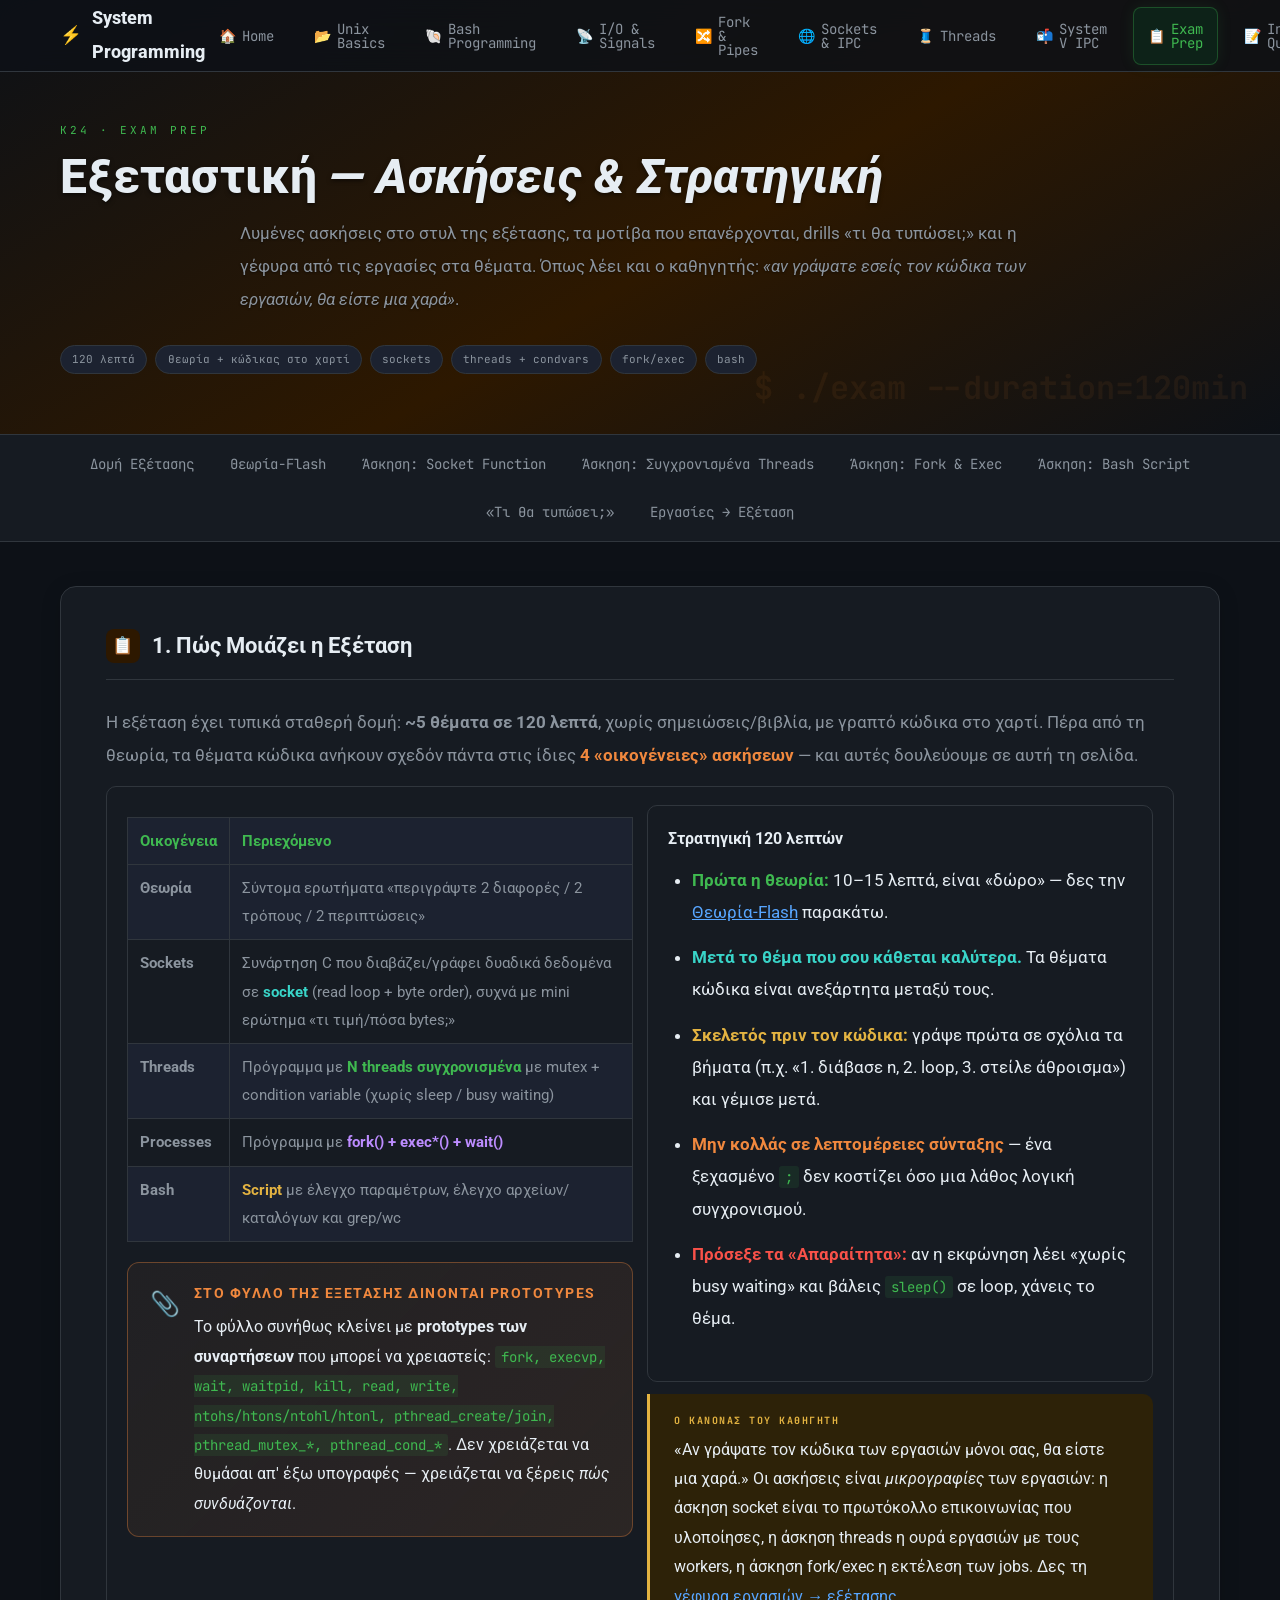
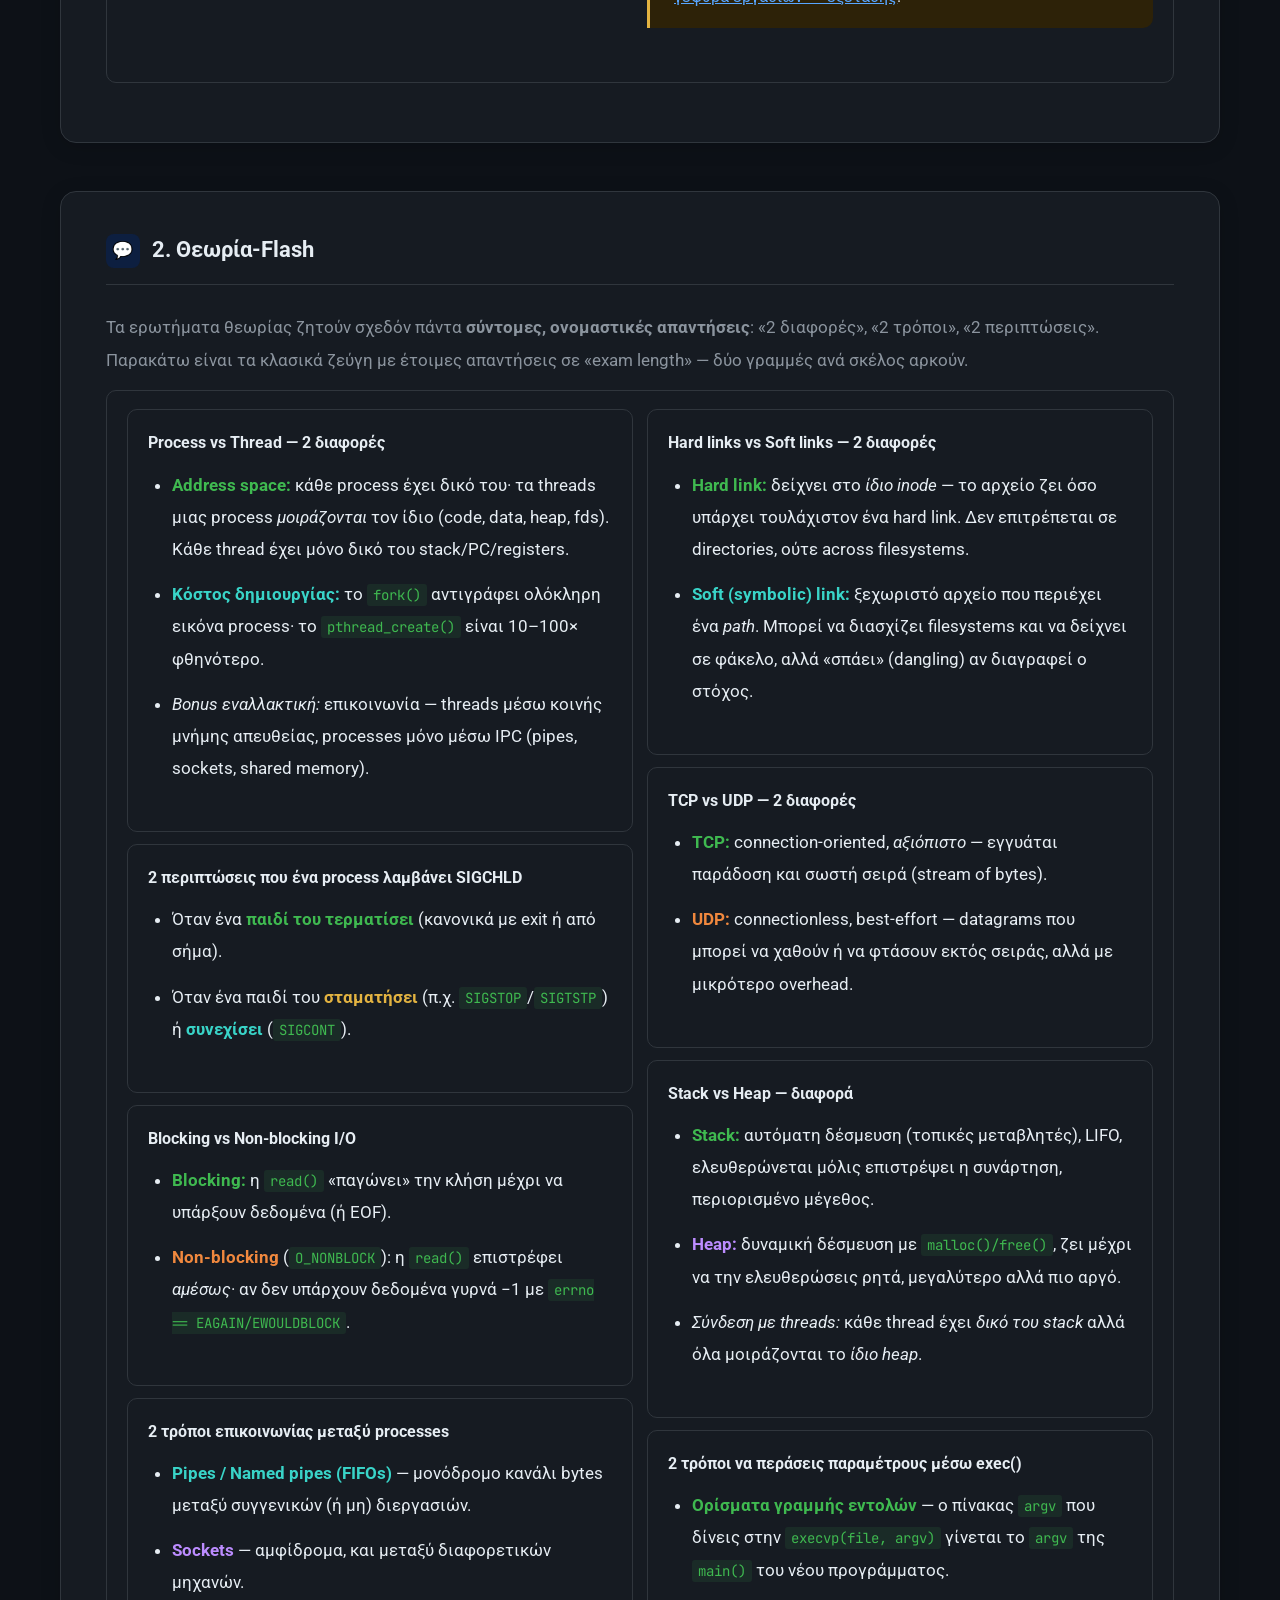
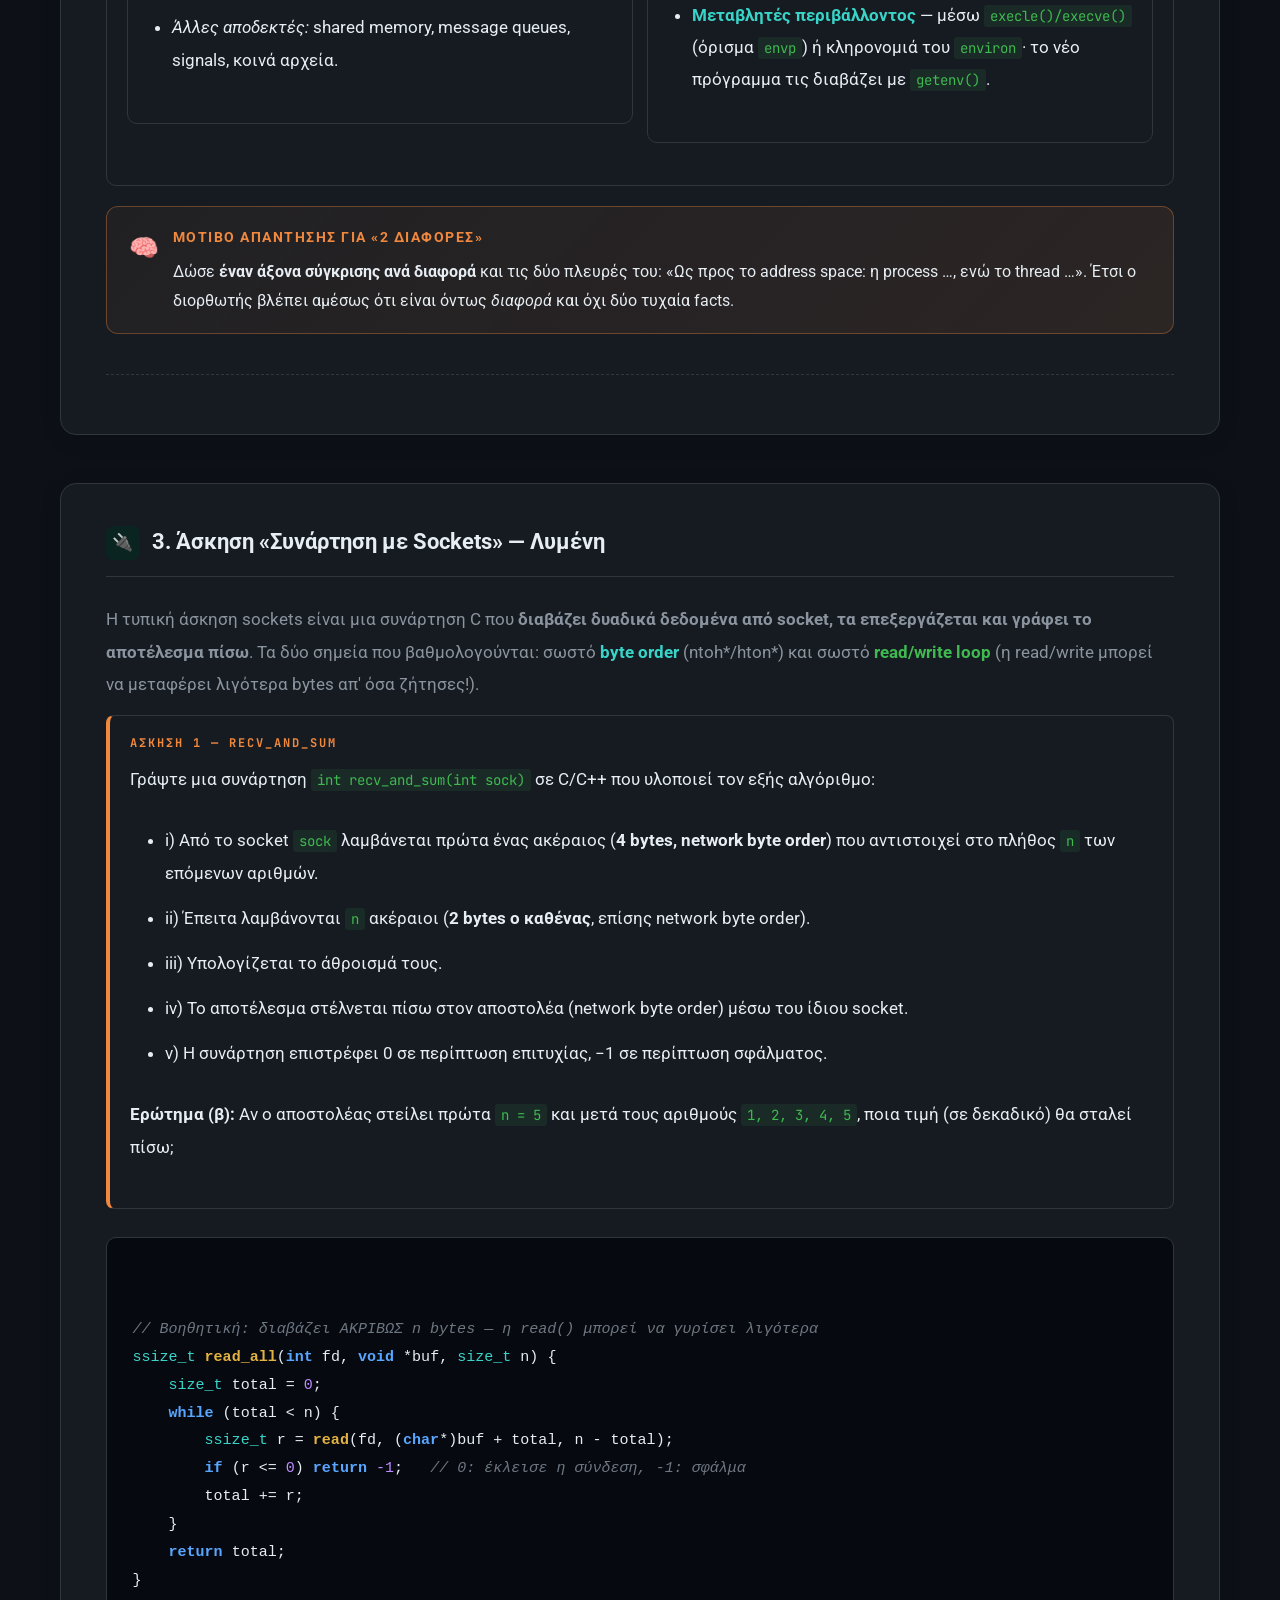
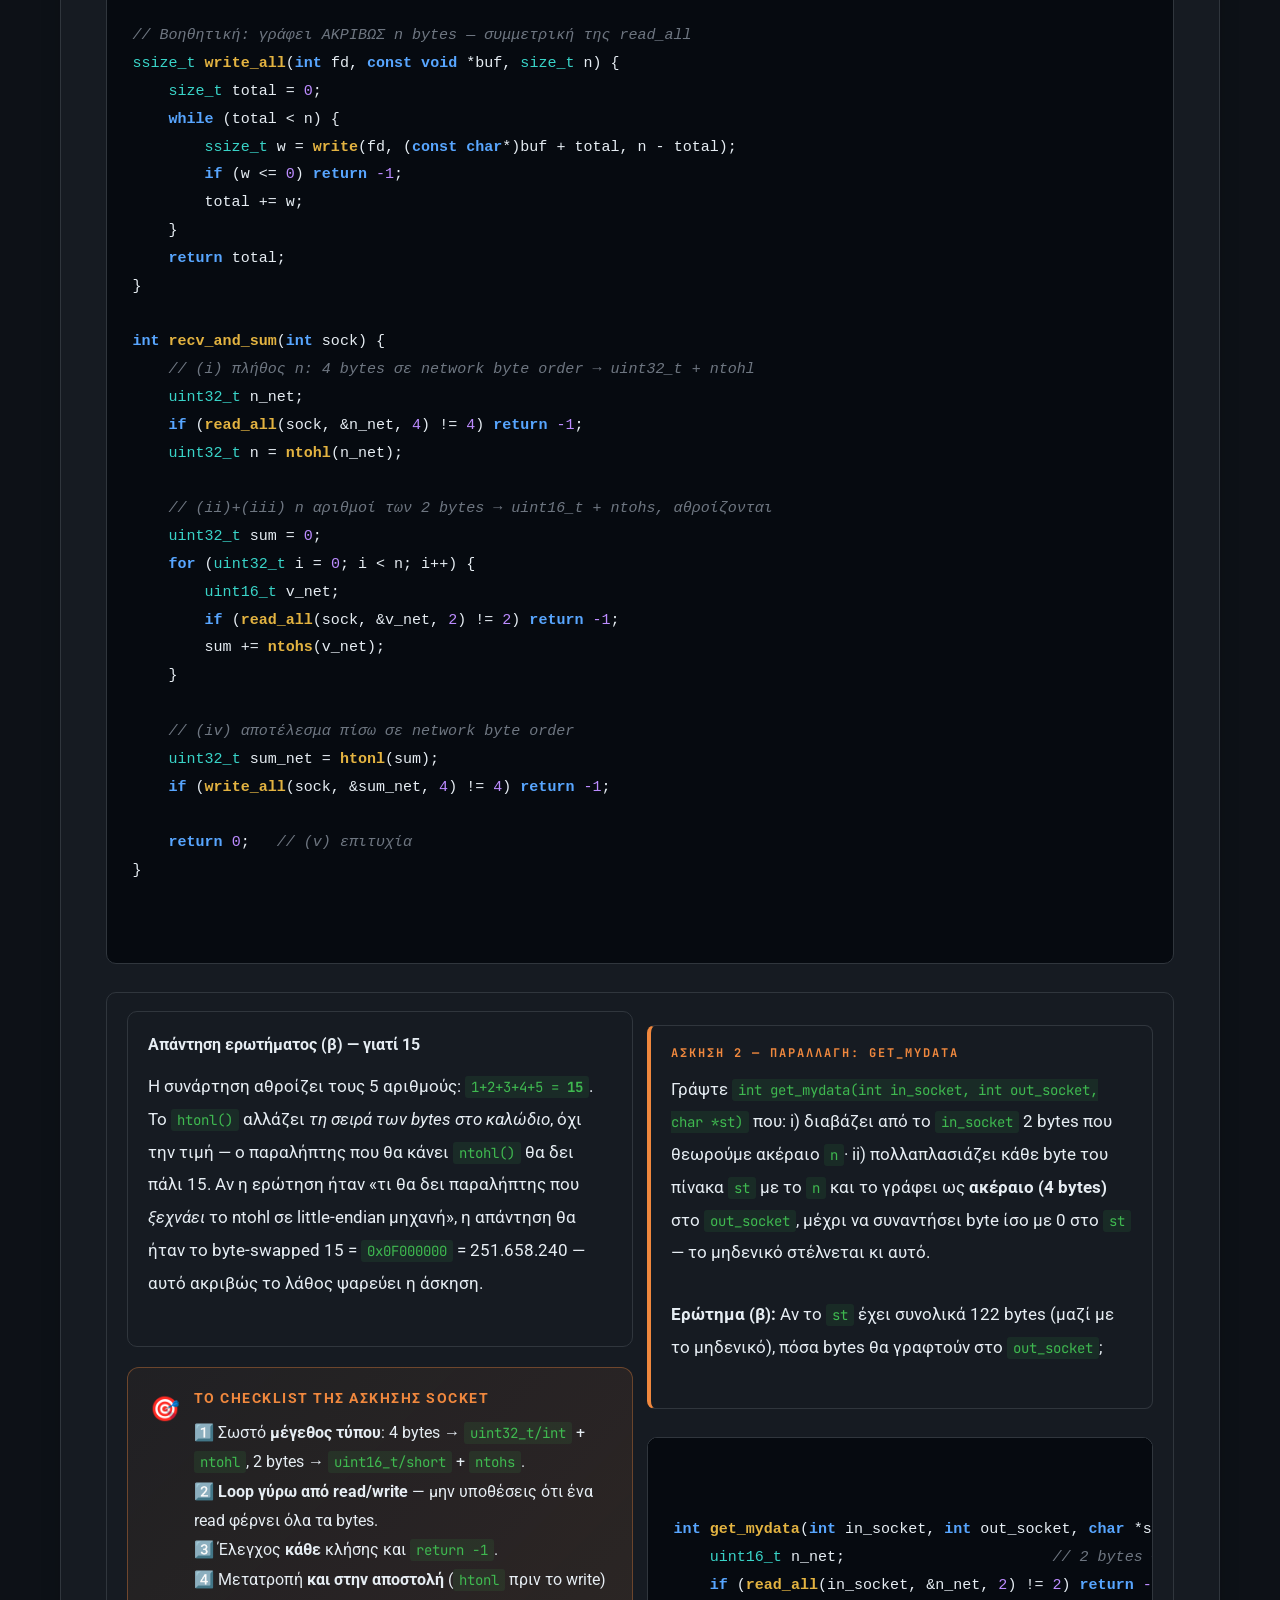
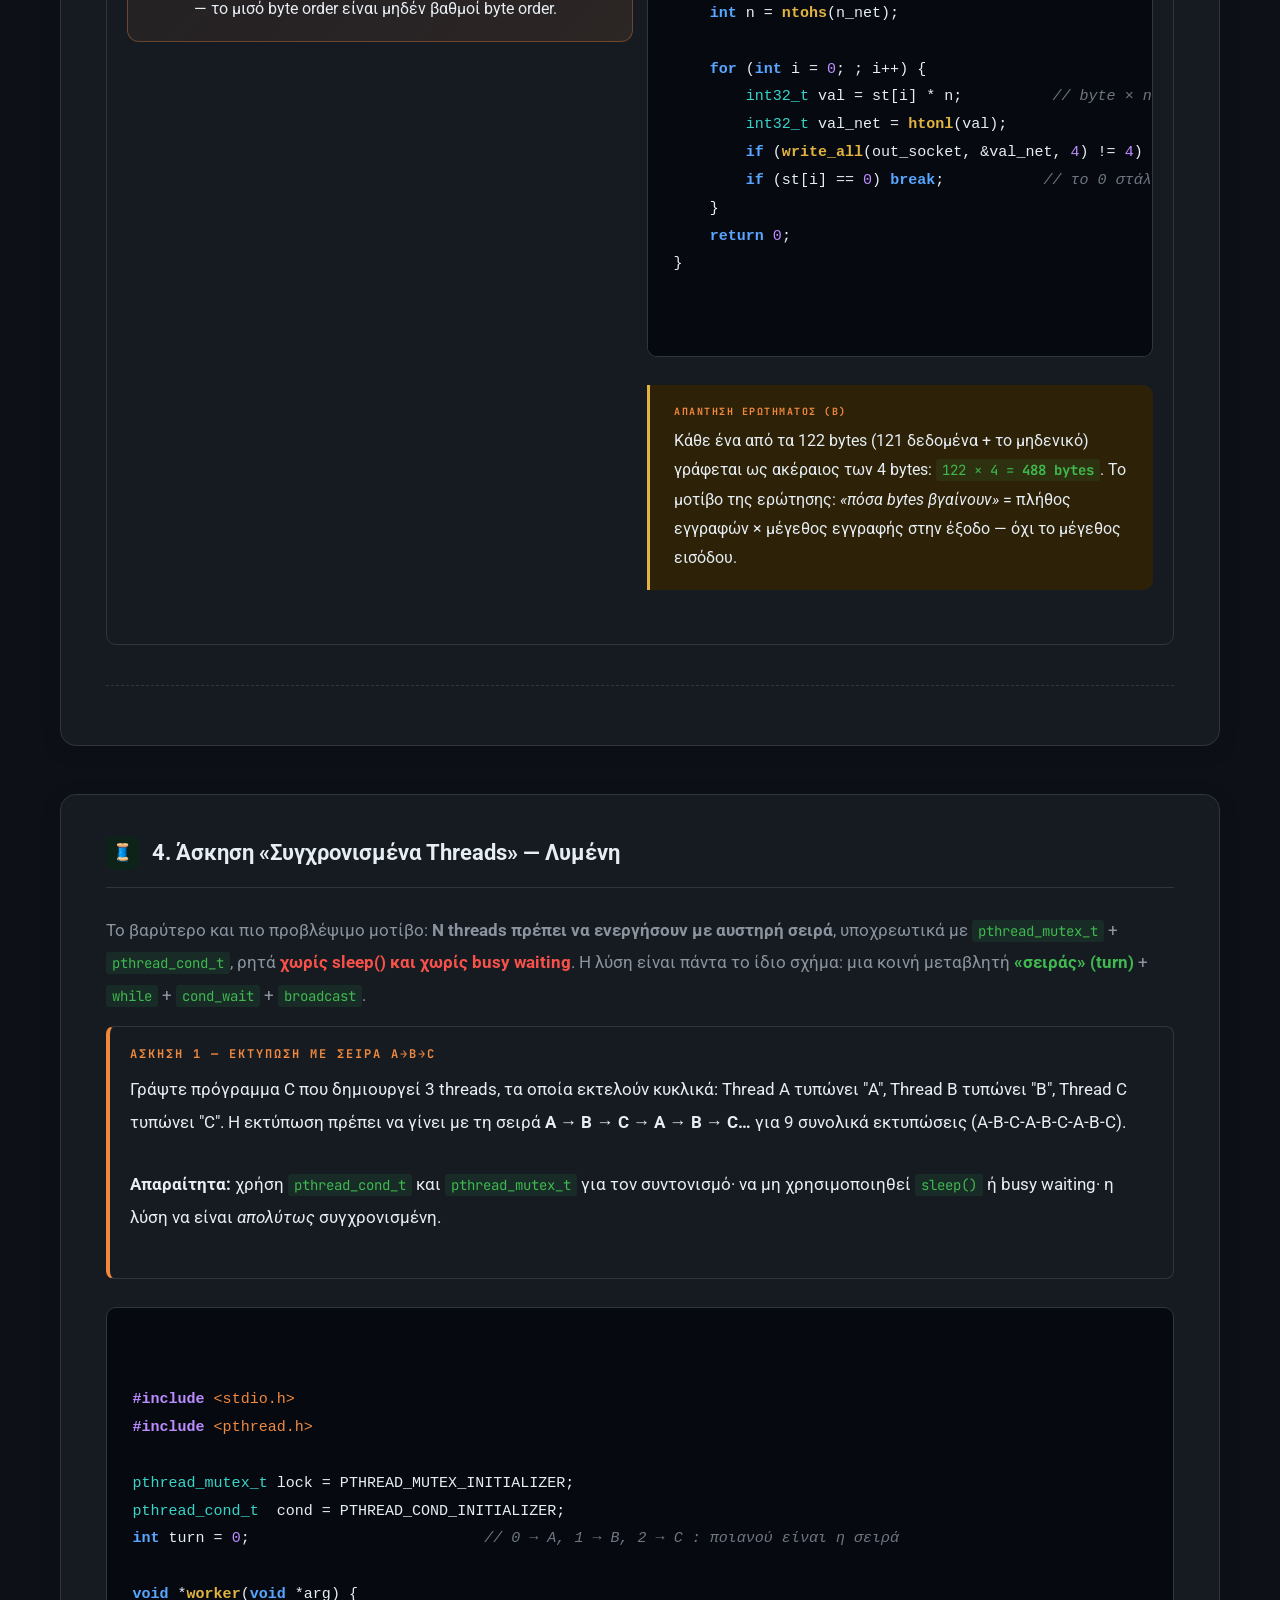
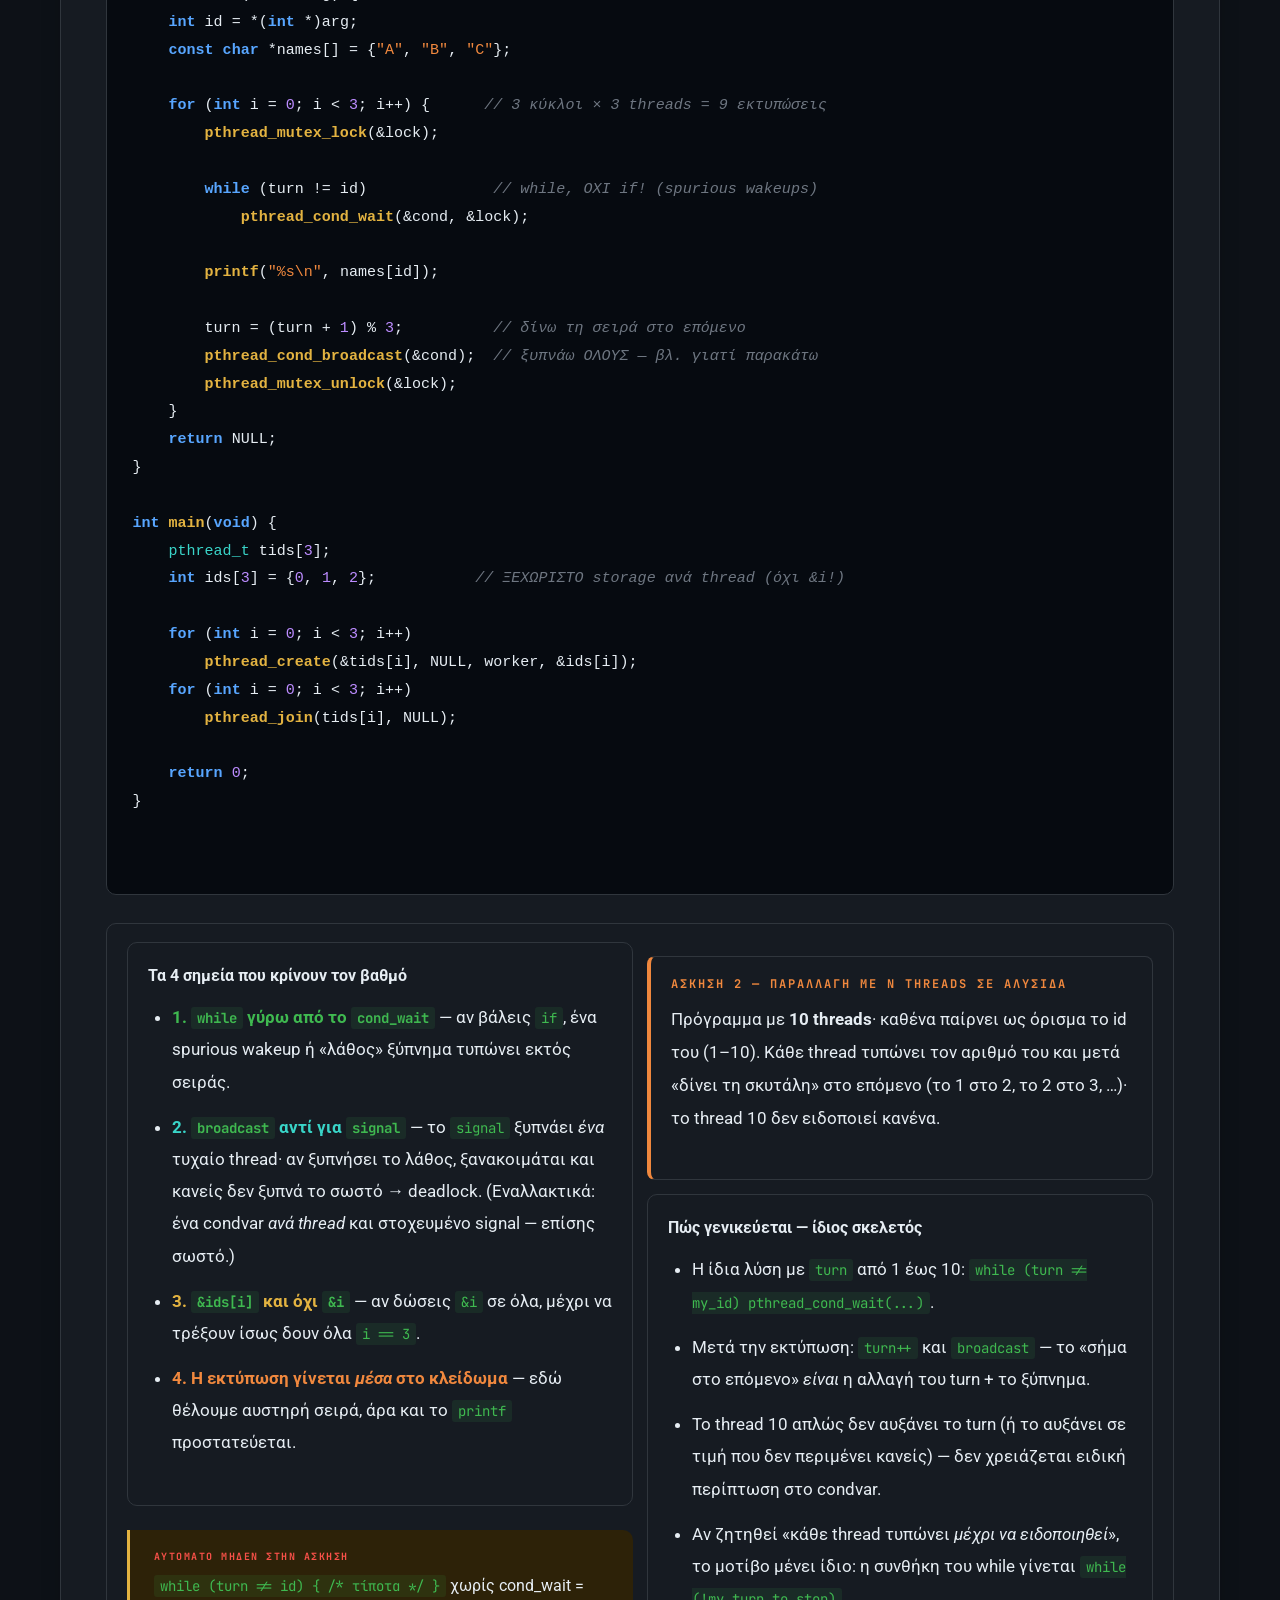
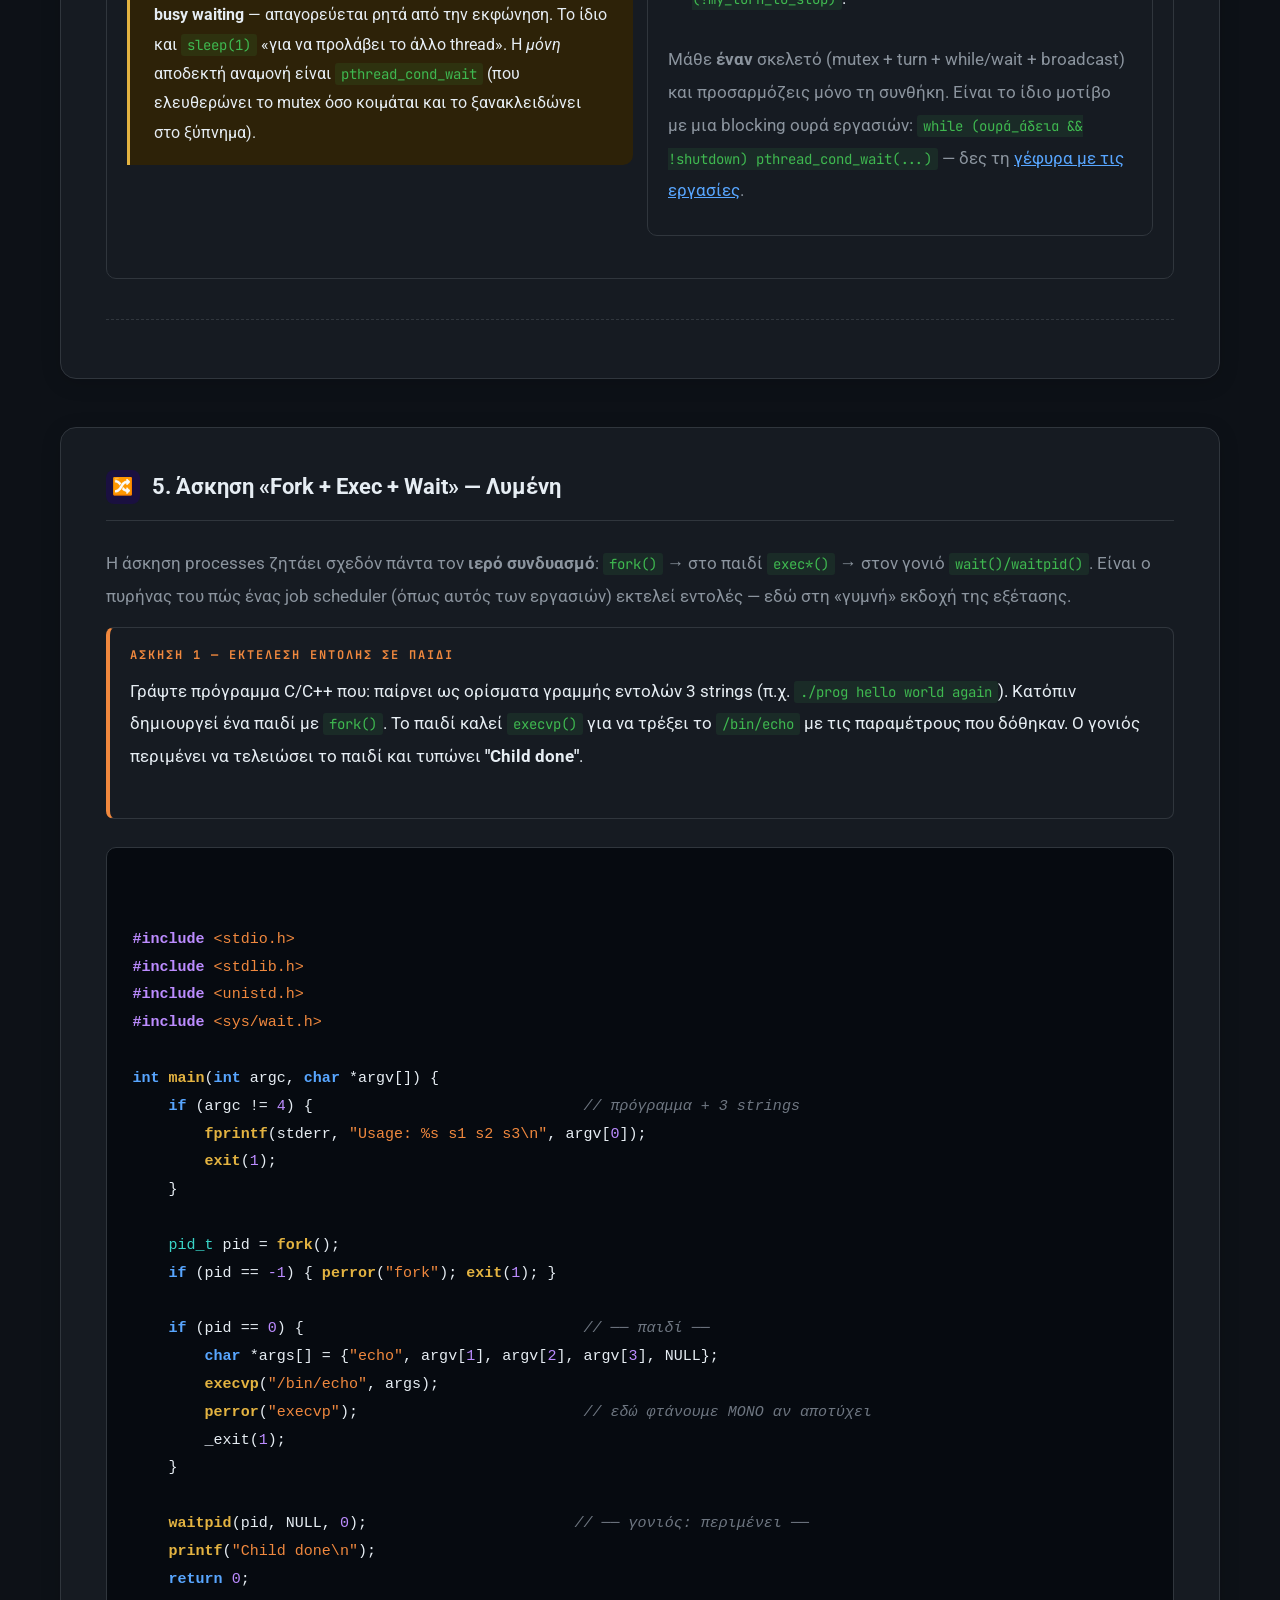
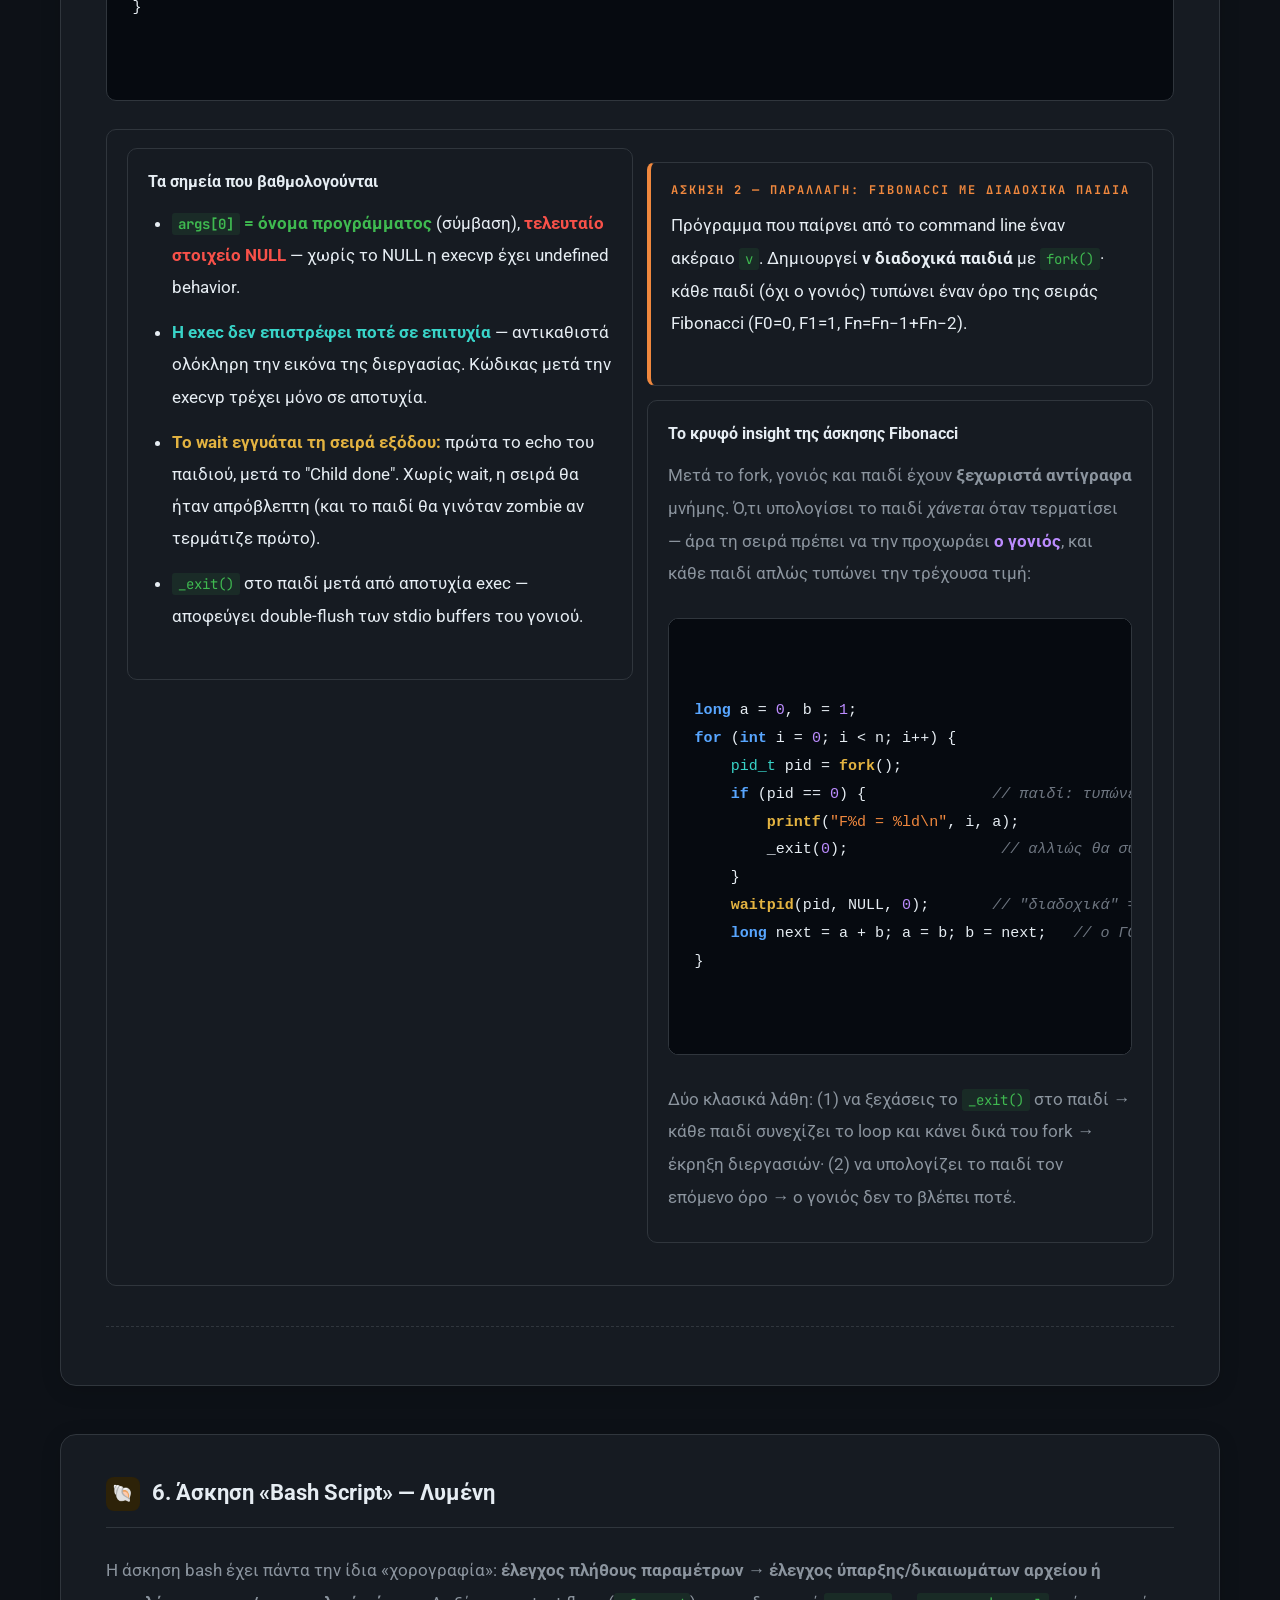
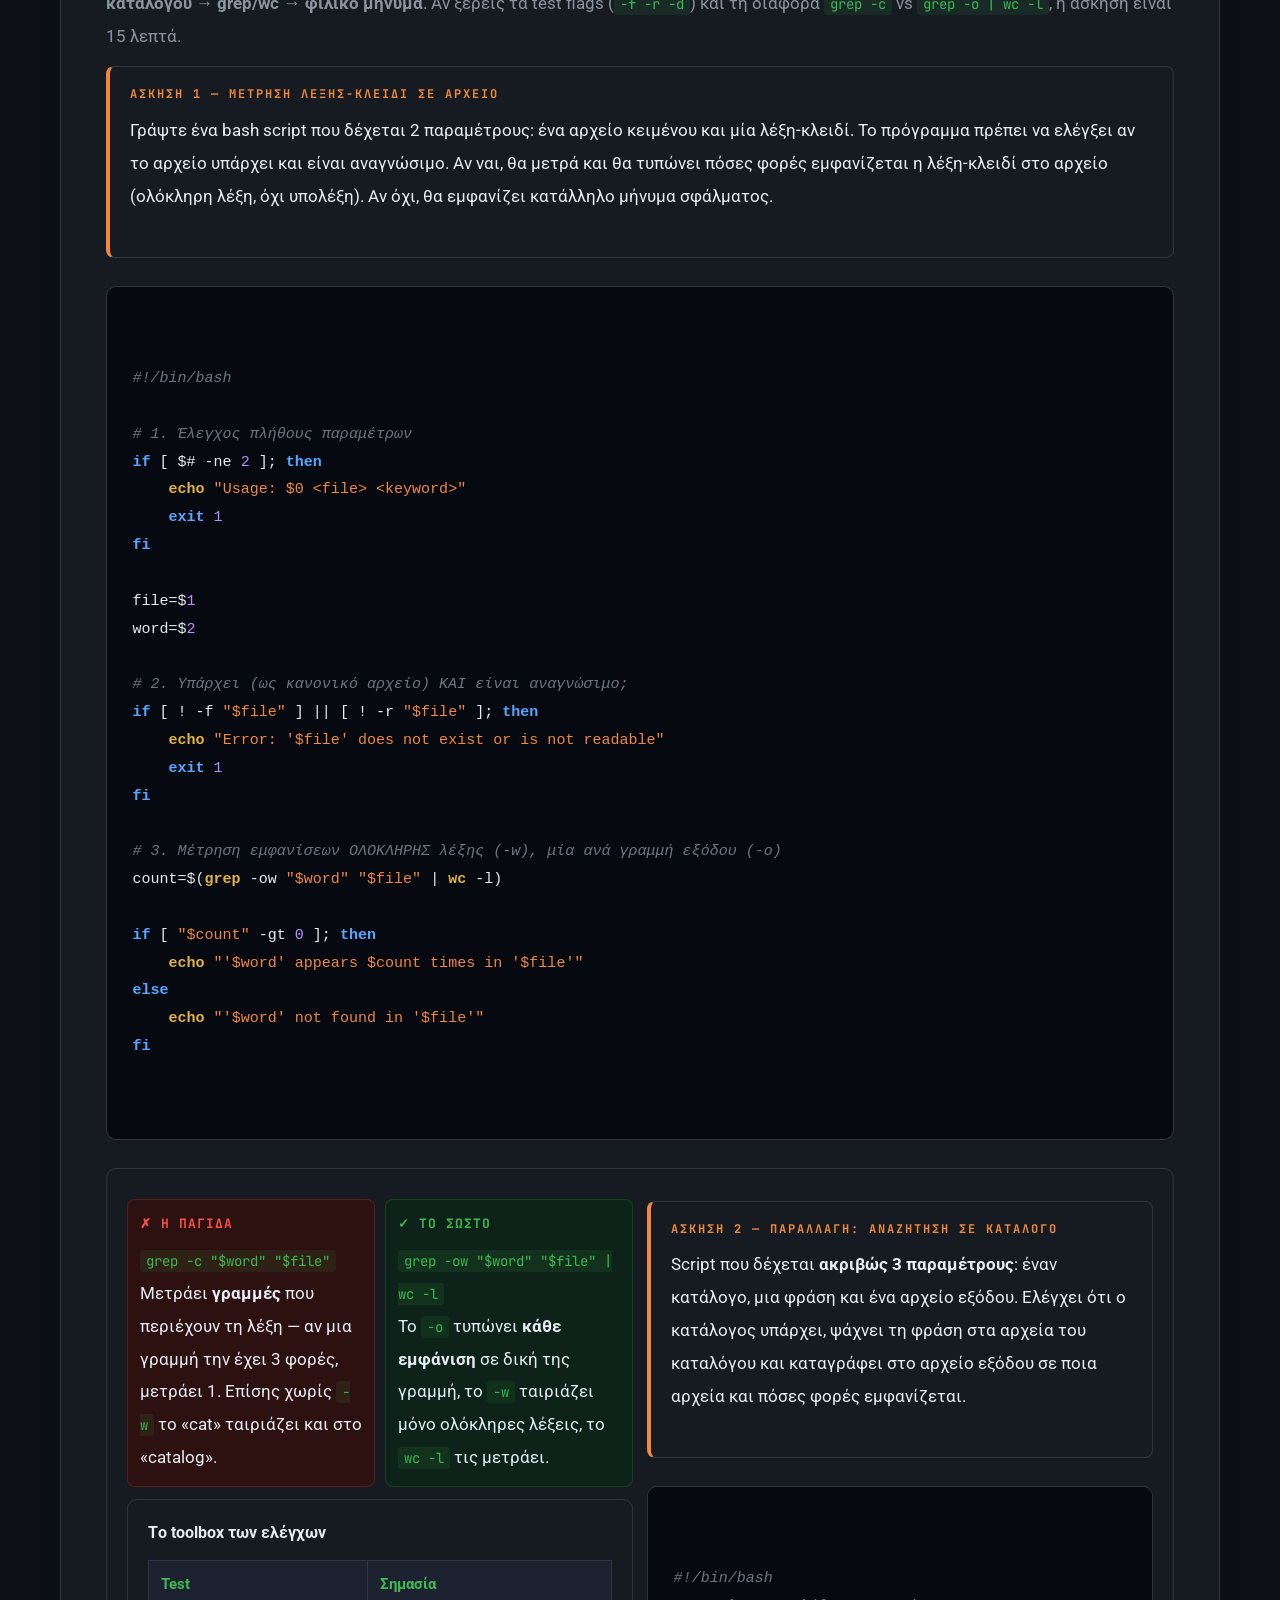
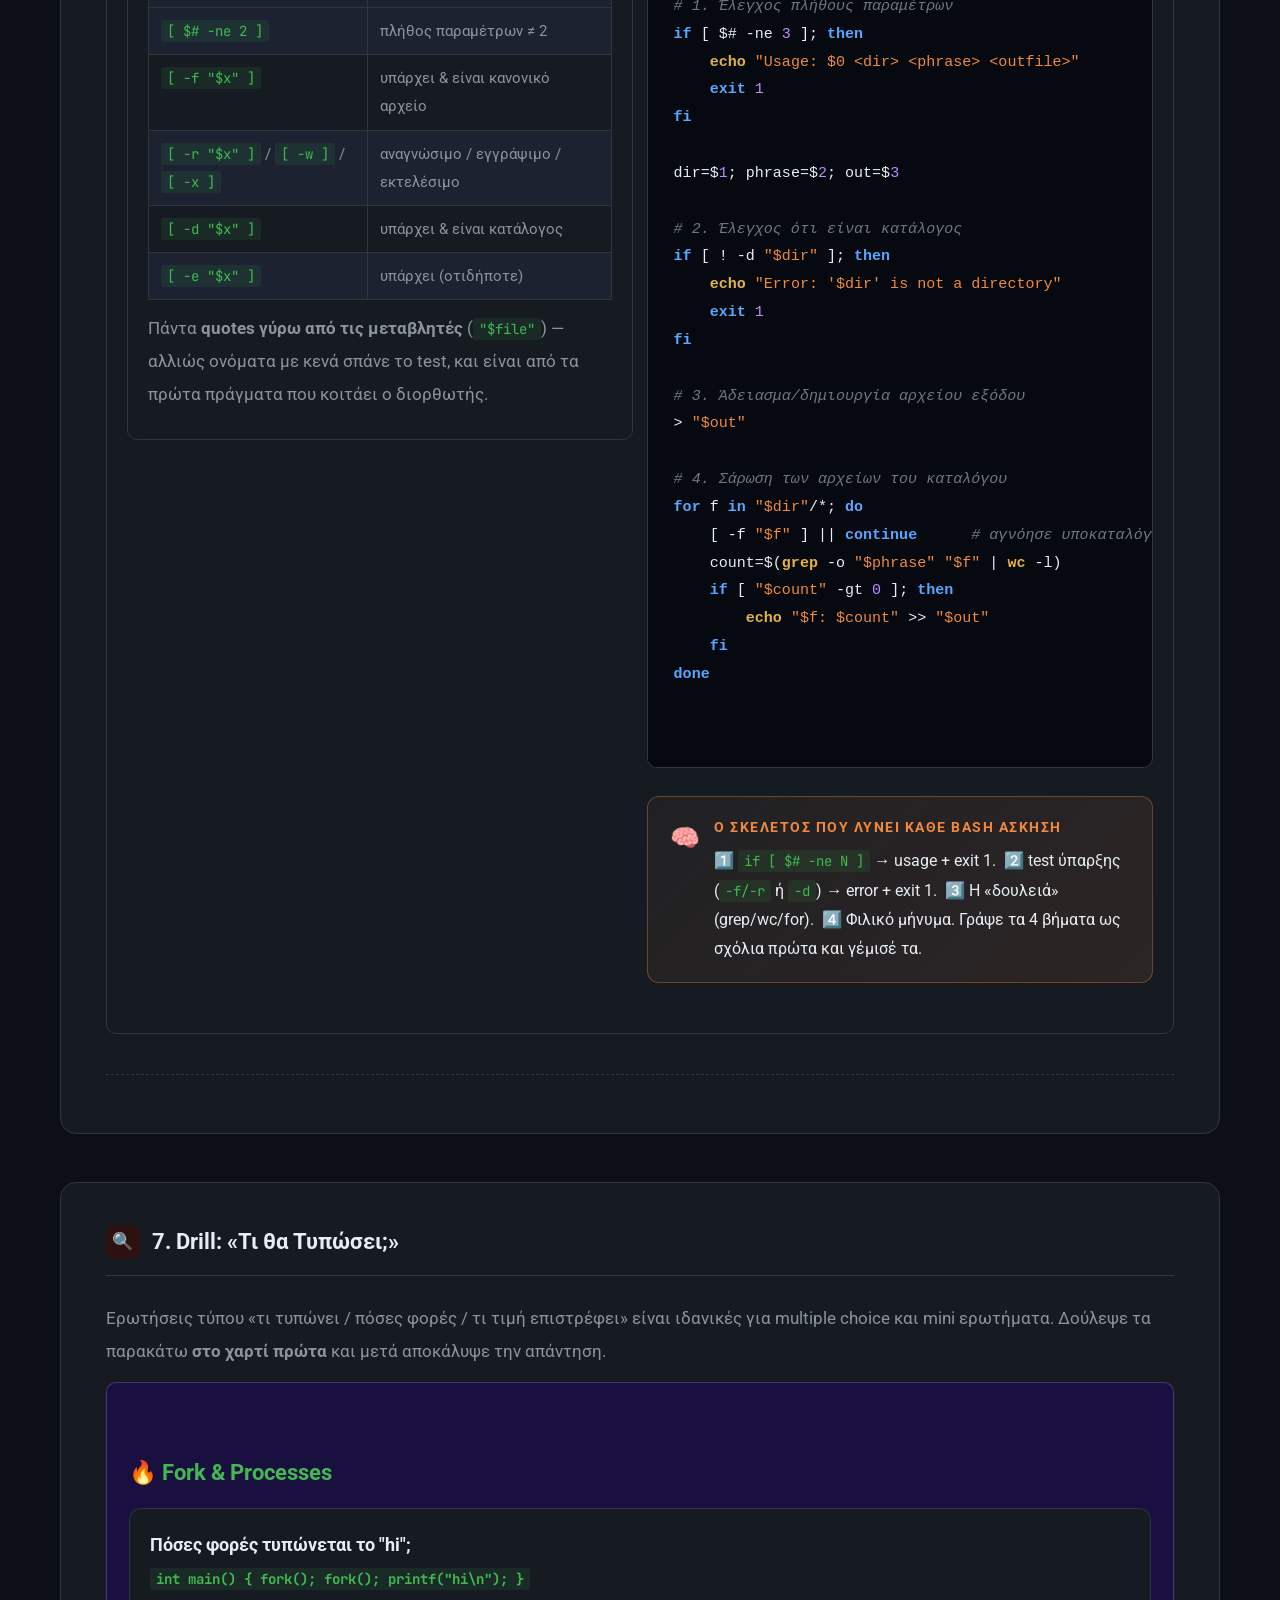
==== commit 7fdc1f51: "fix indents2" ====
--- a/exam_prep.html
+++ b/exam_prep.html
@@ -262,7 +262,8 @@
               <li><strong class="text-yellow">Σκελετός πριν τον κώδικα:</strong> γράψε πρώτα σε σχόλια τα βήματα (π.χ.
                 «1. διάβασε n, 2. loop, 3. στείλε άθροισμα») και γέμισε μετά.</li>
               <li><strong class="text-orange">Μην κολλάς σε λεπτομέρειες σύνταξης</strong> — ένα ξεχασμένο
-                <code>;</code> δεν κοστίζει όσο μια λάθος λογική συγχρονισμού.</li>
+                <code>;</code> δεν κοστίζει όσο μια λάθος λογική συγχρονισμού.
+              </li>
               <li><strong class="text-red">Πρόσεξε τα «Απαραίτητα»:</strong> αν η εκφώνηση λέει «χωρίς busy waiting» και
                 βάλεις <code>sleep()</code> σε loop, χάνεις το θέμα.</li>
             </ul>
@@ -298,7 +299,8 @@
             <ul>
               <li><strong class="text-green">Address space:</strong> κάθε process έχει δικό του· τα threads μιας process
                 <em>μοιράζονται</em> τον ίδιο (code, data, heap, fds). Κάθε thread έχει μόνο δικό του
-                stack/PC/registers.</li>
+                stack/PC/registers.
+              </li>
               <li><strong class="text-cyan">Κόστος δημιουργίας:</strong> το <code>fork()</code> αντιγράφει ολόκληρη
                 εικόνα process· το <code>pthread_create()</code> είναι 10–100× φθηνότερο.</li>
               <li><em>Bonus εναλλακτική:</em> επικοινωνία — threads μέσω κοινής μνήμης απευθείας, processes μόνο μέσω
@@ -312,7 +314,8 @@
               <li>Όταν ένα <strong class="text-green">παιδί του τερματίσει</strong> (κανονικά με exit ή από σήμα).</li>
               <li>Όταν ένα παιδί του <strong class="text-yellow">σταματήσει</strong> (π.χ.
                 <code>SIGSTOP</code>/<code>SIGTSTP</code>) ή <strong class="text-cyan">συνεχίσει</strong>
-                (<code>SIGCONT</code>).</li>
+                (<code>SIGCONT</code>).
+              </li>
             </ul>
           </div>
 
@@ -323,7 +326,8 @@
                 υπάρξουν δεδομένα (ή EOF).</li>
               <li><strong class="text-orange">Non-blocking</strong> (<code>O_NONBLOCK</code>): η <code>read()</code>
                 επιστρέφει <em>αμέσως</em>· αν δεν υπάρχουν δεδομένα γυρνά −1 με
-                <code>errno == EAGAIN/EWOULDBLOCK</code>.</li>
+                <code>errno == EAGAIN/EWOULDBLOCK</code>.
+              </li>
             </ul>
           </div>
 
@@ -345,7 +349,8 @@
                 υπάρχει τουλάχιστον ένα hard link. Δεν επιτρέπεται σε directories, ούτε across filesystems.</li>
               <li><strong class="text-cyan">Soft (symbolic) link:</strong> ξεχωριστό αρχείο που περιέχει ένα
                 <em>path</em>. Μπορεί να διασχίζει filesystems και να δείχνει σε φάκελο, αλλά «σπάει» (dangling) αν
-                διαγραφεί ο στόχος.</li>
+                διαγραφεί ο στόχος.
+              </li>
             </ul>
           </div>
 
@@ -379,7 +384,8 @@
                 προγράμματος.</li>
               <li><strong class="text-cyan">Μεταβλητές περιβάλλοντος</strong> — μέσω <code>execle()/execve()</code>
                 (όρισμα <code>envp</code>) ή κληρονομιά του <code>environ</code>· το νέο πρόγραμμα τις διαβάζει με
-                <code>getenv()</code>.</li>
+                <code>getenv()</code>.
+              </li>
             </ul>
           </div>
         </div>
@@ -391,7 +397,8 @@
           <div class="tip-title">Μοτίβο απάντησης για «2 διαφορές»</div>
           <div class="tip-text">Δώσε <strong>έναν άξονα σύγκρισης ανά διαφορά</strong> και τις δύο πλευρές του: «Ως προς
             το address space: η process …, ενώ το thread …». Έτσι ο διορθωτής βλέπει αμέσως ότι είναι όντως
-            <em>διαφορά</em> και όχι δύο τυχαία facts.</div>
+            <em>διαφορά</em> και όχι δύο τυχαία facts.
+          </div>
         </div>
       </div>
 
@@ -425,7 +432,8 @@
           <li>v) Η συνάρτηση επιστρέφει 0 σε περίπτωση επιτυχίας, −1 σε περίπτωση σφάλματος.</li>
         </ul>
         <p><strong>Ερώτημα (β):</strong> Αν ο αποστολέας στείλει πρώτα <code>n = 5</code> και μετά τους αριθμούς
-          <code>1, 2, 3, 4, 5</code>, ποια τιμή (σε δεκαδικό) θα σταλεί πίσω;</p>
+          <code>1, 2, 3, 4, 5</code>, ποια τιμή (σε δεκαδικό) θα σταλεί πίσω;
+        </p>
       </div>
 
       <div class="cb">
@@ -481,7 +489,8 @@
               <code>htonl()</code> αλλάζει <em>τη σειρά των bytes στο καλώδιο</em>, όχι την τιμή — ο παραλήπτης που θα
               κάνει <code>ntohl()</code> θα δει πάλι 15. Αν η ερώτηση ήταν «τι θα δει παραλήπτης που <em>ξεχνάει</em> το
               ntohl σε little-endian μηχανή», η απάντηση θα ήταν το byte-swapped 15 = <code>0x0F000000</code> =
-              251.658.240 — αυτό ακριβώς το λάθος ψαρεύει η άσκηση.</p>
+              251.658.240 — αυτό ακριβώς το λάθος ψαρεύει η άσκηση.
+            </p>
           </div>
           <div class="tip">
             <div class="tip-icon">🎯</div>
@@ -505,7 +514,8 @@
               <code>in_socket</code> 2 bytes που θεωρούμε ακέραιο <code>n</code>· ii) πολλαπλασιάζει κάθε byte του
               πίνακα <code>st</code> με το <code>n</code> και το γράφει ως <strong>ακέραιο (4 bytes)</strong> στο
               <code>out_socket</code>, μέχρι να συναντήσει byte ίσο με 0 στο <code>st</code> — το μηδενικό στέλνεται κι
-              αυτό.</p>
+              αυτό.
+            </p>
             <p><strong>Ερώτημα (β):</strong> Αν το <code>st</code> έχει συνολικά 122 bytes (μαζί με το μηδενικό), πόσα
               bytes θα γραφτούν στο <code>out_socket</code>;</p>
           </div>
@@ -611,7 +621,8 @@
               <li><strong class="text-cyan">2. <code>broadcast</code> αντί για <code>signal</code></strong> — το
                 <code>signal</code> ξυπνάει <em>ένα</em> τυχαίο thread· αν ξυπνήσει το λάθος, ξανακοιμάται και κανείς
                 δεν ξυπνά το σωστό → deadlock. (Εναλλακτικά: ένα condvar <em>ανά thread</em> και στοχευμένο signal —
-                επίσης σωστό.)</li>
+                επίσης σωστό.)
+              </li>
               <li><strong class="text-yellow">3. <code>&amp;ids[i]</code> και όχι <code>&amp;i</code></strong> — αν
                 δώσεις <code>&amp;i</code> σε όλα, μέχρι να τρέξουν ίσως δουν όλα <code>i == 3</code>.</li>
               <li><strong class="text-orange">4. Η εκτύπωση γίνεται <em>μέσα</em> στο κλείδωμα</strong> — εδώ θέλουμε
@@ -637,9 +648,11 @@
             <div class="card-title">Πώς γενικεύεται — ίδιος σκελετός</div>
             <ul>
               <li>Η ίδια λύση με <code>turn</code> από 1 έως 10:
-                <code>while (turn != my_id) pthread_cond_wait(...)</code>.</li>
+                <code>while (turn != my_id) pthread_cond_wait(...)</code>.
+              </li>
               <li>Μετά την εκτύπωση: <code>turn++</code> και <code>broadcast</code> — το «σήμα στο επόμενο»
-                <em>είναι</em> η αλλαγή του turn + το ξύπνημα.</li>
+                <em>είναι</em> η αλλαγή του turn + το ξύπνημα.
+              </li>
               <li>Το thread 10 απλώς δεν αυξάνει το turn (ή το αυξάνει σε τιμή που δεν περιμένει κανείς) — δεν
                 χρειάζεται ειδική περίπτωση στο condvar.</li>
               <li>Αν ζητηθεί «κάθε thread τυπώνει <em>μέχρι να ειδοποιηθεί</em>», το μοτίβο μένει ίδιο: η συνθήκη του
@@ -648,7 +661,8 @@
             <p class="section-desc-xs">Μάθε <strong>έναν</strong> σκελετό (mutex + turn + while/wait + broadcast) και
               προσαρμόζεις μόνο τη συνθήκη. Είναι το ίδιο μοτίβο με μια blocking ουρά εργασιών:
               <code>while (ουρά_άδεια &amp;&amp; !shutdown) pthread_cond_wait(...)</code> — δες τη <a
-                href="#bridge">γέφυρα με τις εργασίες</a>.</p>
+                href="#bridge">γέφυρα με τις εργασίες</a>.
+            </p>
           </div>
         </div>
       </div>
@@ -674,7 +688,8 @@
         <p>Γράψτε πρόγραμμα C/C++ που: παίρνει ως ορίσματα γραμμής εντολών 3 strings (π.χ.
           <code>./prog hello world again</code>). Κατόπιν δημιουργεί ένα παιδί με <code>fork()</code>. Το παιδί καλεί
           <code>execvp()</code> για να τρέξει το <code>/bin/echo</code> με τις παραμέτρους που δόθηκαν. Ο γονιός
-          περιμένει να τελειώσει το παιδί και τυπώνει <strong>"Child done"</strong>.</p>
+          περιμένει να τελειώσει το παιδί και τυπώνει <strong>"Child done"</strong>.
+        </p>
       </div>
 
       <div class="cb">
@@ -938,7 +953,8 @@
             <div class="qq">Τι θα τυπωθεί;<br><code>printf("A");  // χωρίς \n<br>fork();<br>printf("B\n");</code></div>
             <div class="qa" id="tq3" style="display:none"><strong>"AB" δύο φορές</strong> (π.χ. <code>AB</code> ↵
               <code>AB</code>). Το "A" δεν έχει \n, μένει στον stdio buffer· το fork <em>αντιγράφει και τον buffer</em>·
-              κάθε διεργασία τελικά κάνει flush "AB\n". Κλασική παγίδα του buffering!</div>
+              κάθε διεργασία τελικά κάνει flush "AB\n". Κλασική παγίδα του buffering!
+            </div>
             <button class="qa-toggle" onclick="toggleAnswer('tq3', this)">Δες απάντηση</button>
           </div>
           <div class="qitem">
@@ -971,7 +987,8 @@
             <div class="qa" id="tq6" style="display:none"><strong>Απρόβλεπτη, συνήθως &lt; 2.000.000.</strong> Το
               <code>counter++</code> είναι 3 βήματα (load → add → store)· όταν διαπλέκονται, χάνονται ενημερώσεις (lost
               update). Σωστή απάντηση σε multiple choice: «οποιαδήποτε τιμή από 2 έως 2.000.000» — όχι «πάντα 2.000.000»
-              και όχι «πάντα 1.000.000».</div>
+              και όχι «πάντα 1.000.000».
+            </div>
             <button class="qa-toggle" onclick="toggleAnswer('tq6', this)">Δες απάντηση</button>
           </div>
           <div class="qitem">
@@ -984,7 +1001,8 @@
           </div>
           <div class="qitem">
             <div class="qq">Στην ίδια λύση, γιατί <code>pthread_cond_broadcast</code> και όχι
-              <code>pthread_cond_signal</code>;</div>
+              <code>pthread_cond_signal</code>;
+            </div>
             <div class="qa" id="tq8" style="display:none">Το <code>signal</code> ξυπνάει <strong>ένα αυθαίρετο</strong>
               από τα threads που περιμένουν. Αν ξυπνήσει αυτό που ΔΕΝ έχει σειρά, θα δει <code>turn != id</code> και θα
               ξανακοιμηθεί — και το σωστό thread δεν θα ξυπνήσει ποτέ → deadlock. Το <code>broadcast</code> τα ξυπνάει
@@ -997,7 +1015,8 @@
             <div class="qa" id="tq9" style="display:none">Τρία πράγματα <strong>ατομικά</strong>: (1) ελευθερώνει το
               <code>lock</code>, (2) κοιμίζει το thread στο <code>cond</code>, (3) όταν ξυπνήσει,
               <strong>ξανακλειδώνει</strong> το lock πριν επιστρέψει. Γι' αυτό η συνθήκη μπορεί να ξαναελεγχθεί με
-              ασφάλεια στο while.</div>
+              ασφάλεια στο while.
+            </div>
             <button class="qa-toggle" onclick="toggleAnswer('tq9', this)">Δες απάντηση</button>
           </div>
         </div>
@@ -1033,11 +1052,13 @@
           </div>
           <div class="qitem">
             <div class="qq">Το αρχείο data.txt περιέχει μία γραμμή: <code>cat catalog cat</code>. Τι τυπώνει το
-              <code>grep -c "cat" data.txt</code> και τι το <code>grep -ow "cat" data.txt | wc -l</code>;</div>
+              <code>grep -c "cat" data.txt</code> και τι το <code>grep -ow "cat" data.txt | wc -l</code>;
+            </div>
             <div class="qa" id="tq13" style="display:none"><code>grep -c</code> → <strong>1</strong> (μετράει
               <em>γραμμές</em> που ταιριάζουν). <code>grep -ow | wc -l</code> → <strong>2</strong> (εμφανίσεις ολόκληρης
               λέξης: τα 2 σκέτα "cat"· το "catalog" αποκλείεται από το -w). Αν έλειπε το -w θα ήταν 3. Αυτή η διάκριση
-              είναι το κλασικό ζητούμενο των bash ασκήσεων.</div>
+              είναι το κλασικό ζητούμενο των bash ασκήσεων.
+            </div>
             <button class="qa-toggle" onclick="toggleAnswer('tq13', this)">Δες απάντηση</button>
           </div>
           <div class="qitem">
@@ -1088,20 +1109,23 @@
         <tr>
           <td><strong>Condvar συγχρονισμός</strong></td>
           <td>Η ουρά εργασιών: workers που περιμένουν με <code>cond_wait</code> όσο η ουρά είναι άδεια, push που κάνει
-            <code>signal</code>, shutdown που κάνει <code>broadcast</code> για να ξυπνήσουν όλοι.</td>
+            <code>signal</code>, shutdown που κάνει <code>broadcast</code> για να ξυπνήσουν όλοι.
+          </td>
           <td>Γιατί while και όχι if· γιατί το shutdown θέλει <em>broadcast</em> ενώ για ένα νέο στοιχείο αρκεί signal
           </td>
         </tr>
         <tr>
           <td><strong>Fork / exec / wait</strong></td>
           <td>Η εκτέλεση ενός job: fork → ανακατεύθυνση εξόδου με dup2 → execvp → waitpid και ανάγνωση του exit code με
-            <code>WIFEXITED/WEXITSTATUS</code>.</td>
+            <code>WIFEXITED/WEXITSTATUS</code>.
+          </td>
           <td>argv με NULL στο τέλος, perror + _exit ΜΕΤΑ την execvp, dup2 πριν την exec</td>
         </tr>
         <tr>
           <td><strong>Signals</strong></td>
           <td>Suspend/resume εργασιών με <code>kill(pid, SIGSTOP/SIGCONT)</code>, handlers που απλώς σηκώνουν ένα
-            <code>volatile sig_atomic_t</code> flag, και <code>SIG_IGN</code> στο SIGPIPE στους servers.</td>
+            <code>volatile sig_atomic_t</code> flag, και <code>SIG_IGN</code> στο SIGPIPE στους servers.
+          </td>
           <td>Ο handler μόνο σηκώνει flag· SIGSTOP/SIGCONT = πάγωμα/συνέχιση· γιατί αγνοούμε το SIGPIPE</td>
         </tr>
         <tr>
--- a/styles/base.css
+++ b/styles/base.css
@@ -347,10 +347,8 @@
     font-size: 0.94rem;
     line-height: 1.85;
     margin: 28px 0;
-    white-space: pre-wrap;
-    /* Enable wrapping */
-    word-break: break-all;
-    /* Ensure long lines break */
+    white-space: pre;
+    overflow-x: auto;
     text-align: left;
     /* Strict left alignment */
 }
